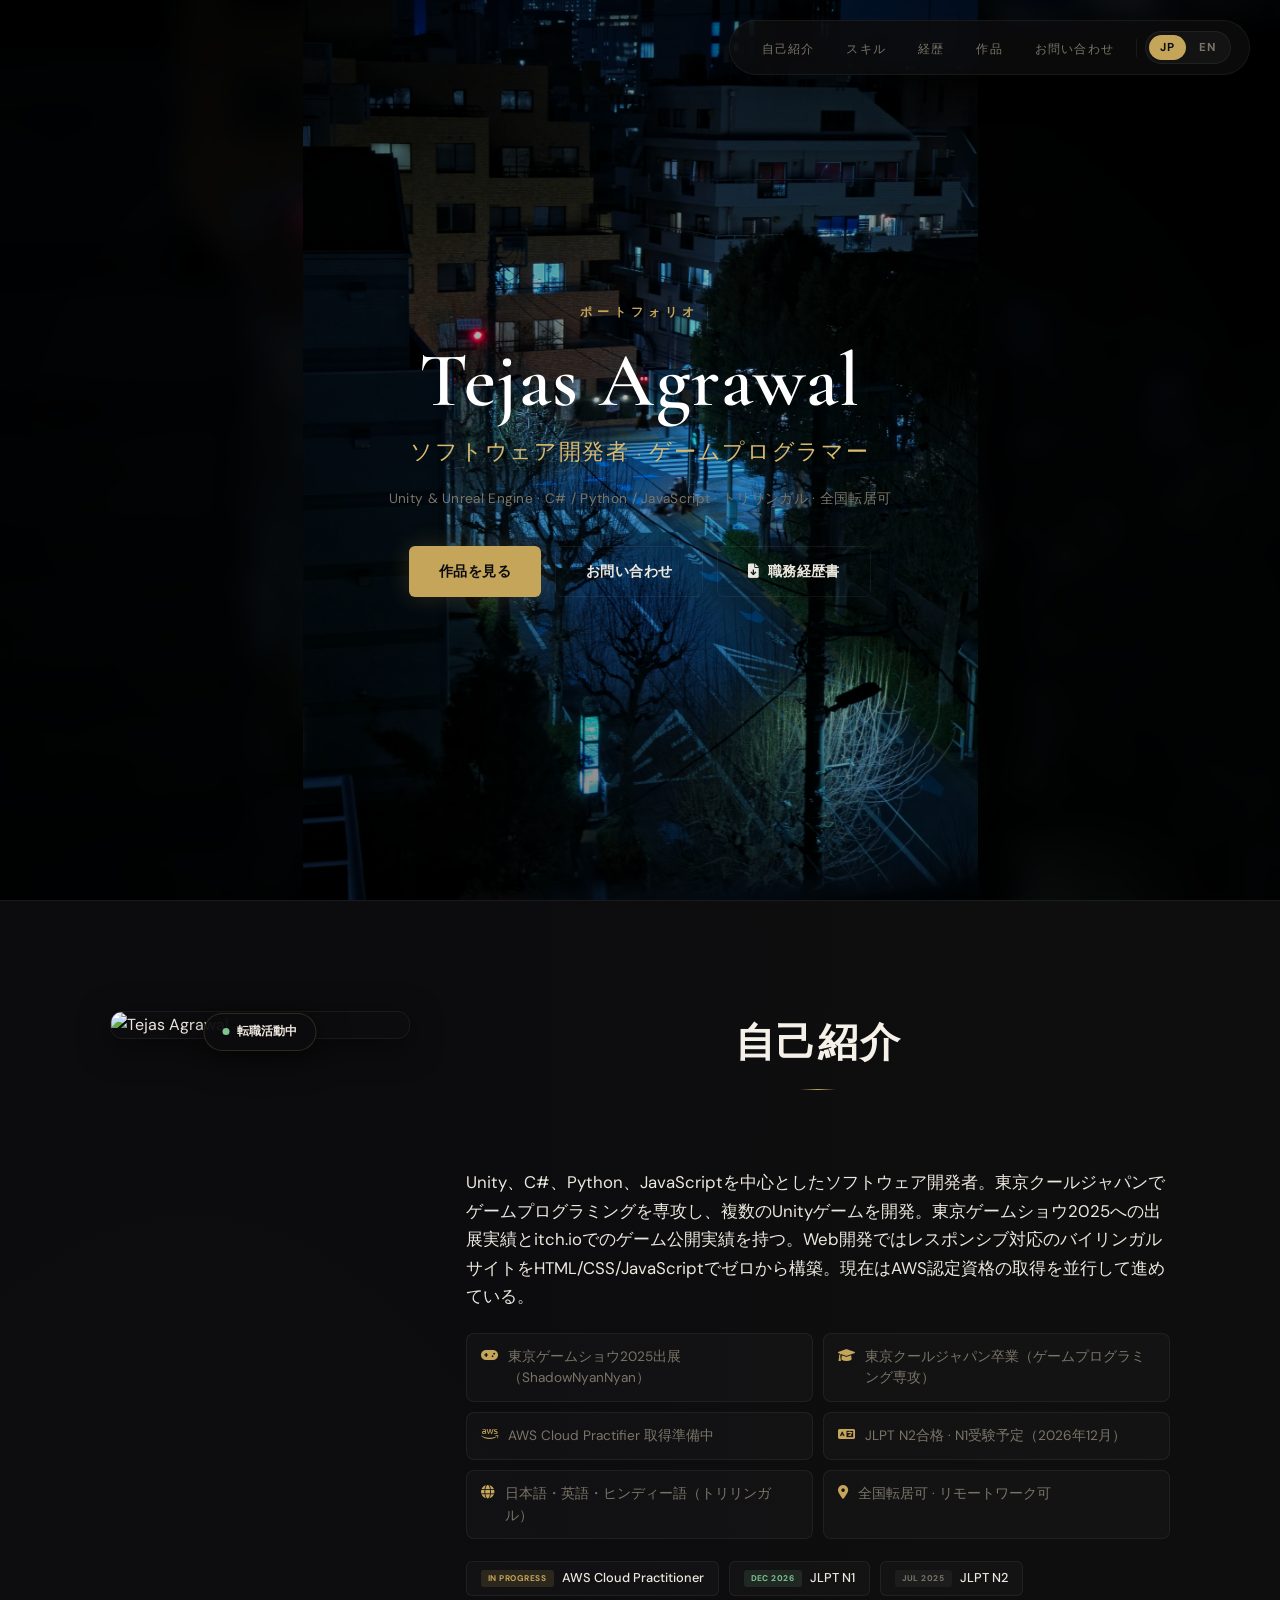
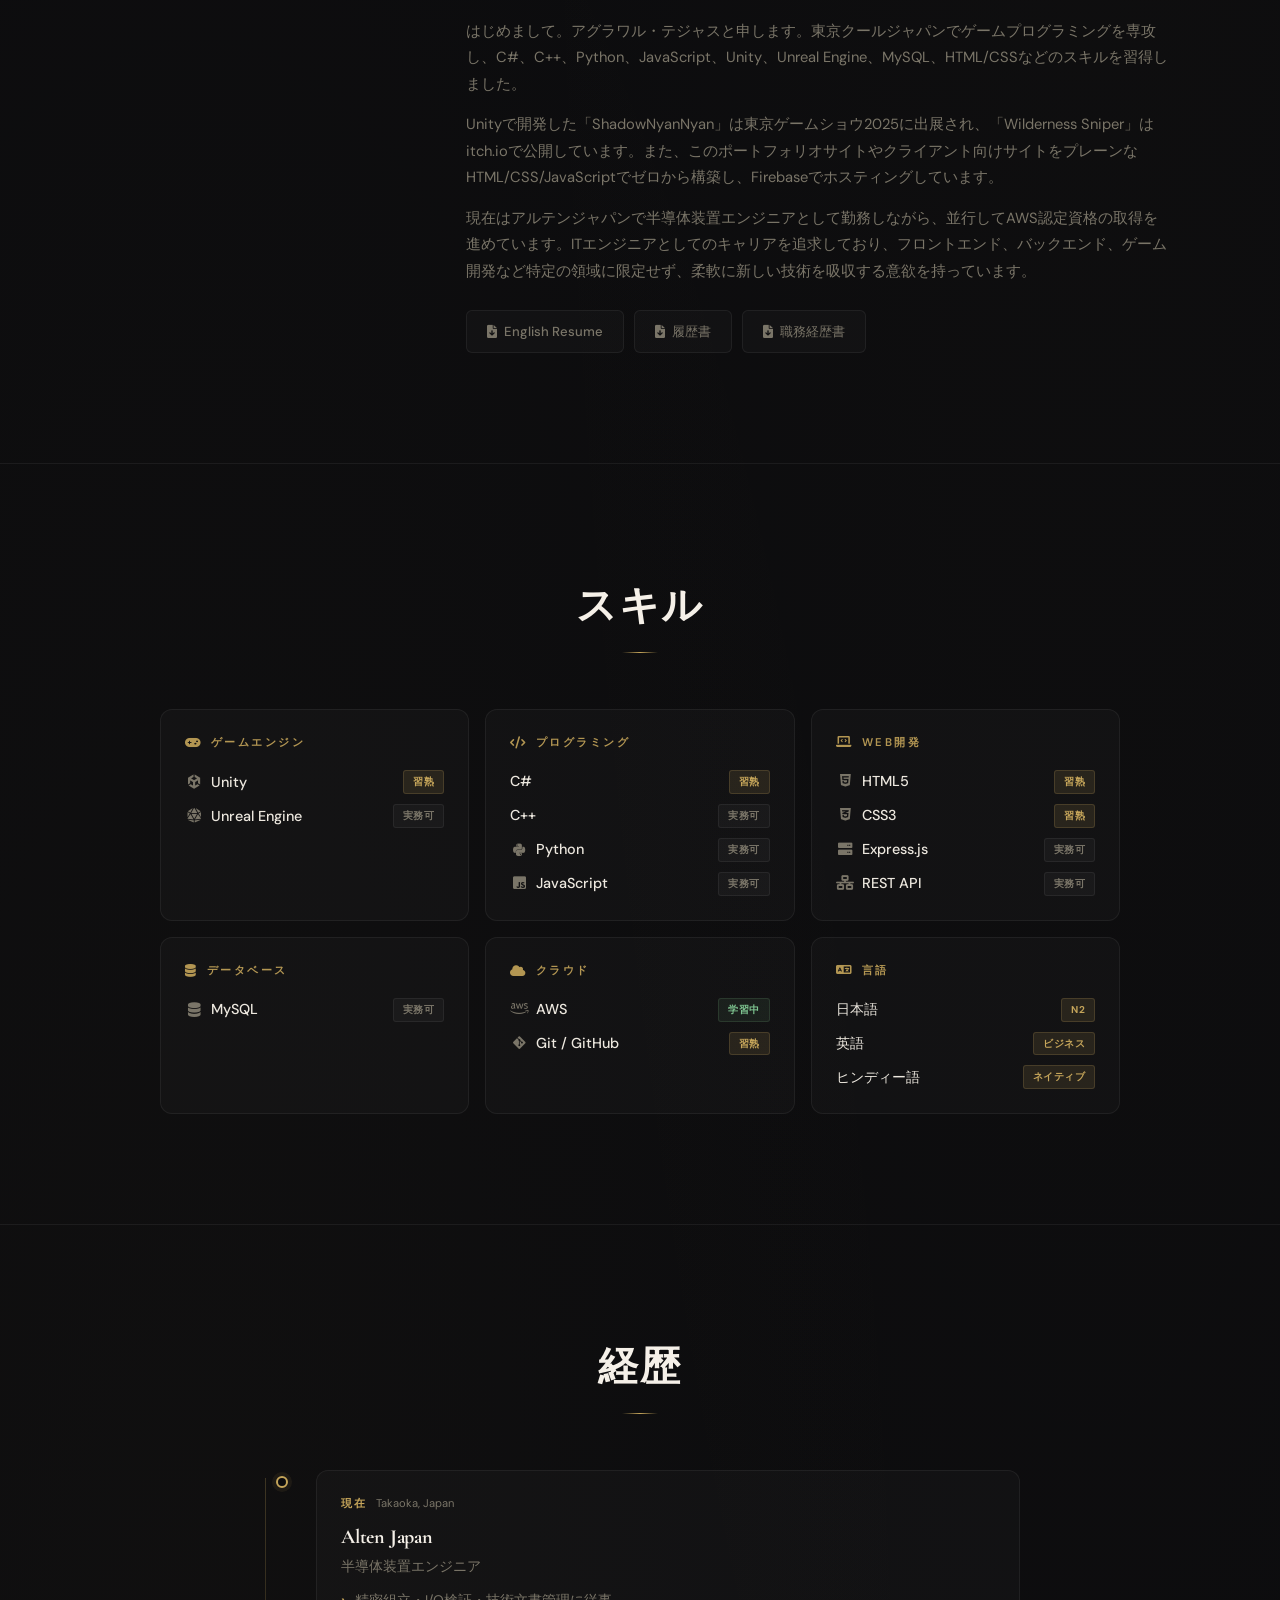
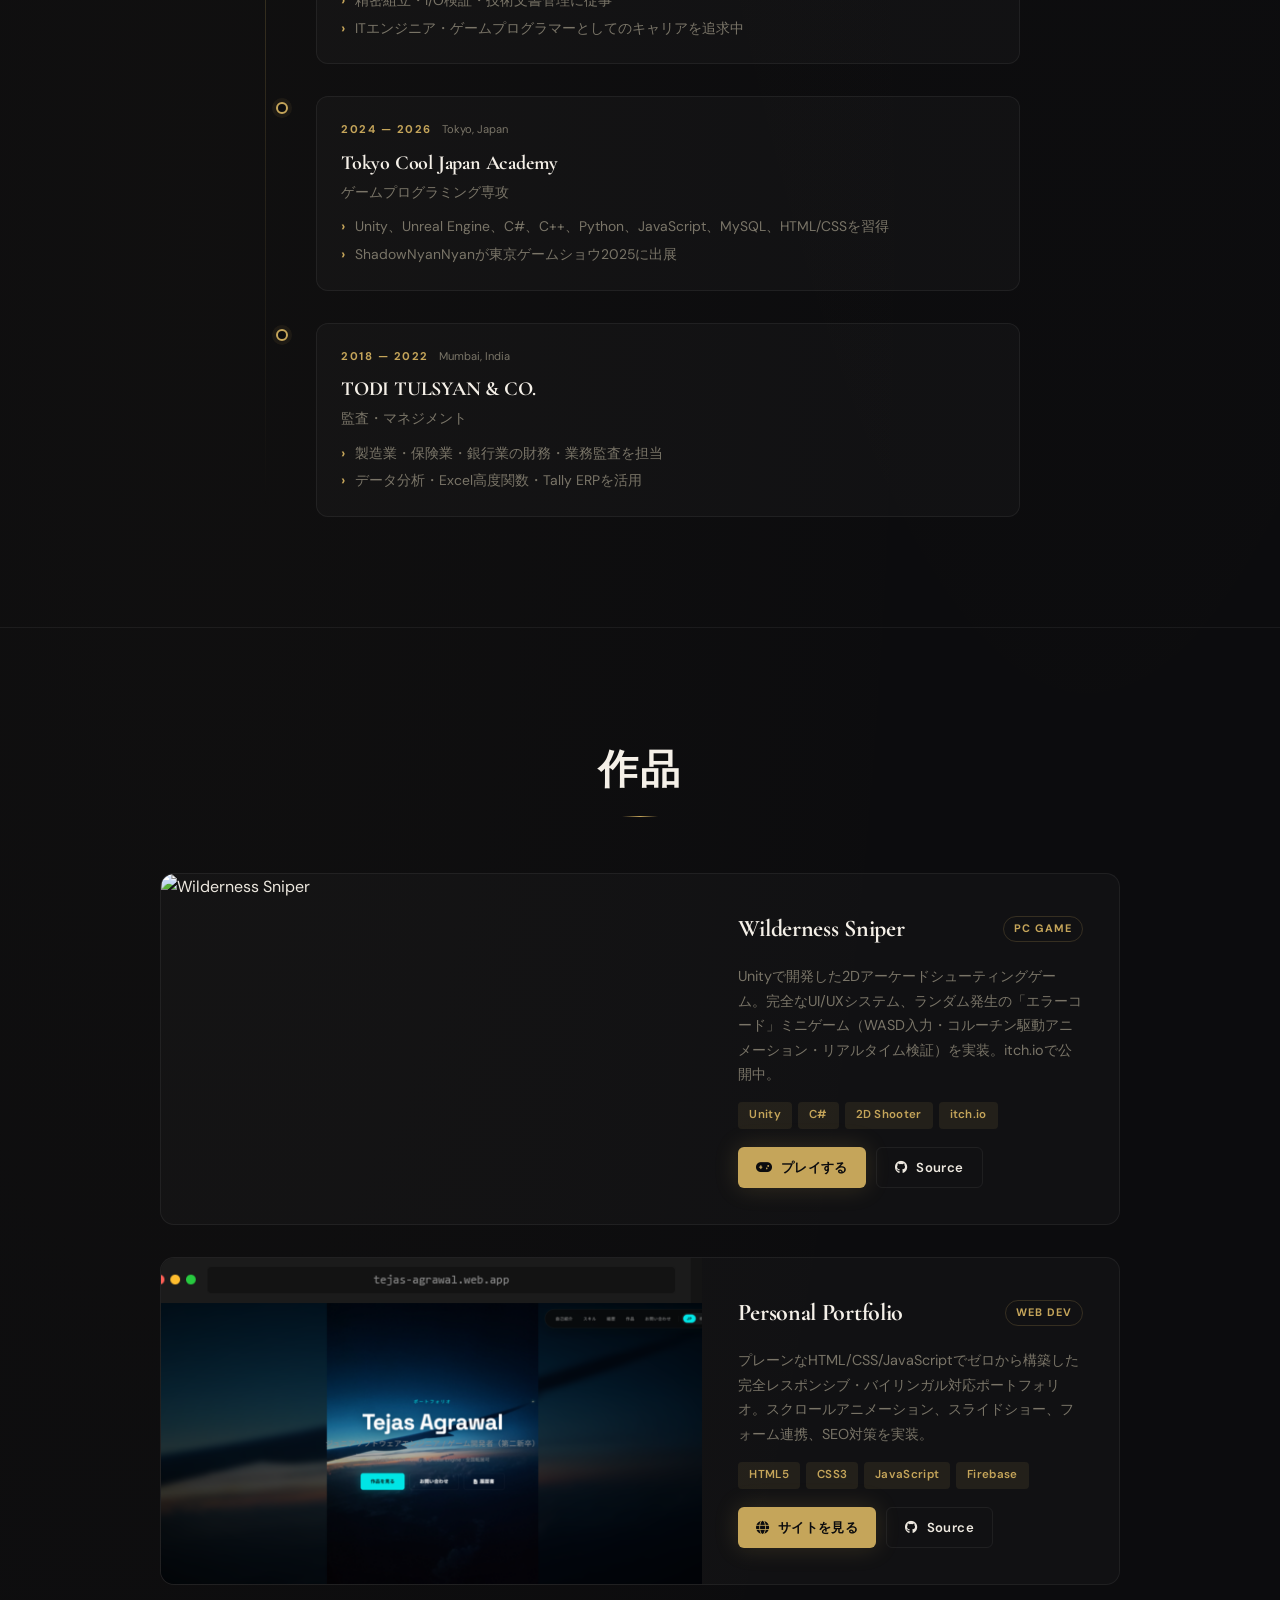
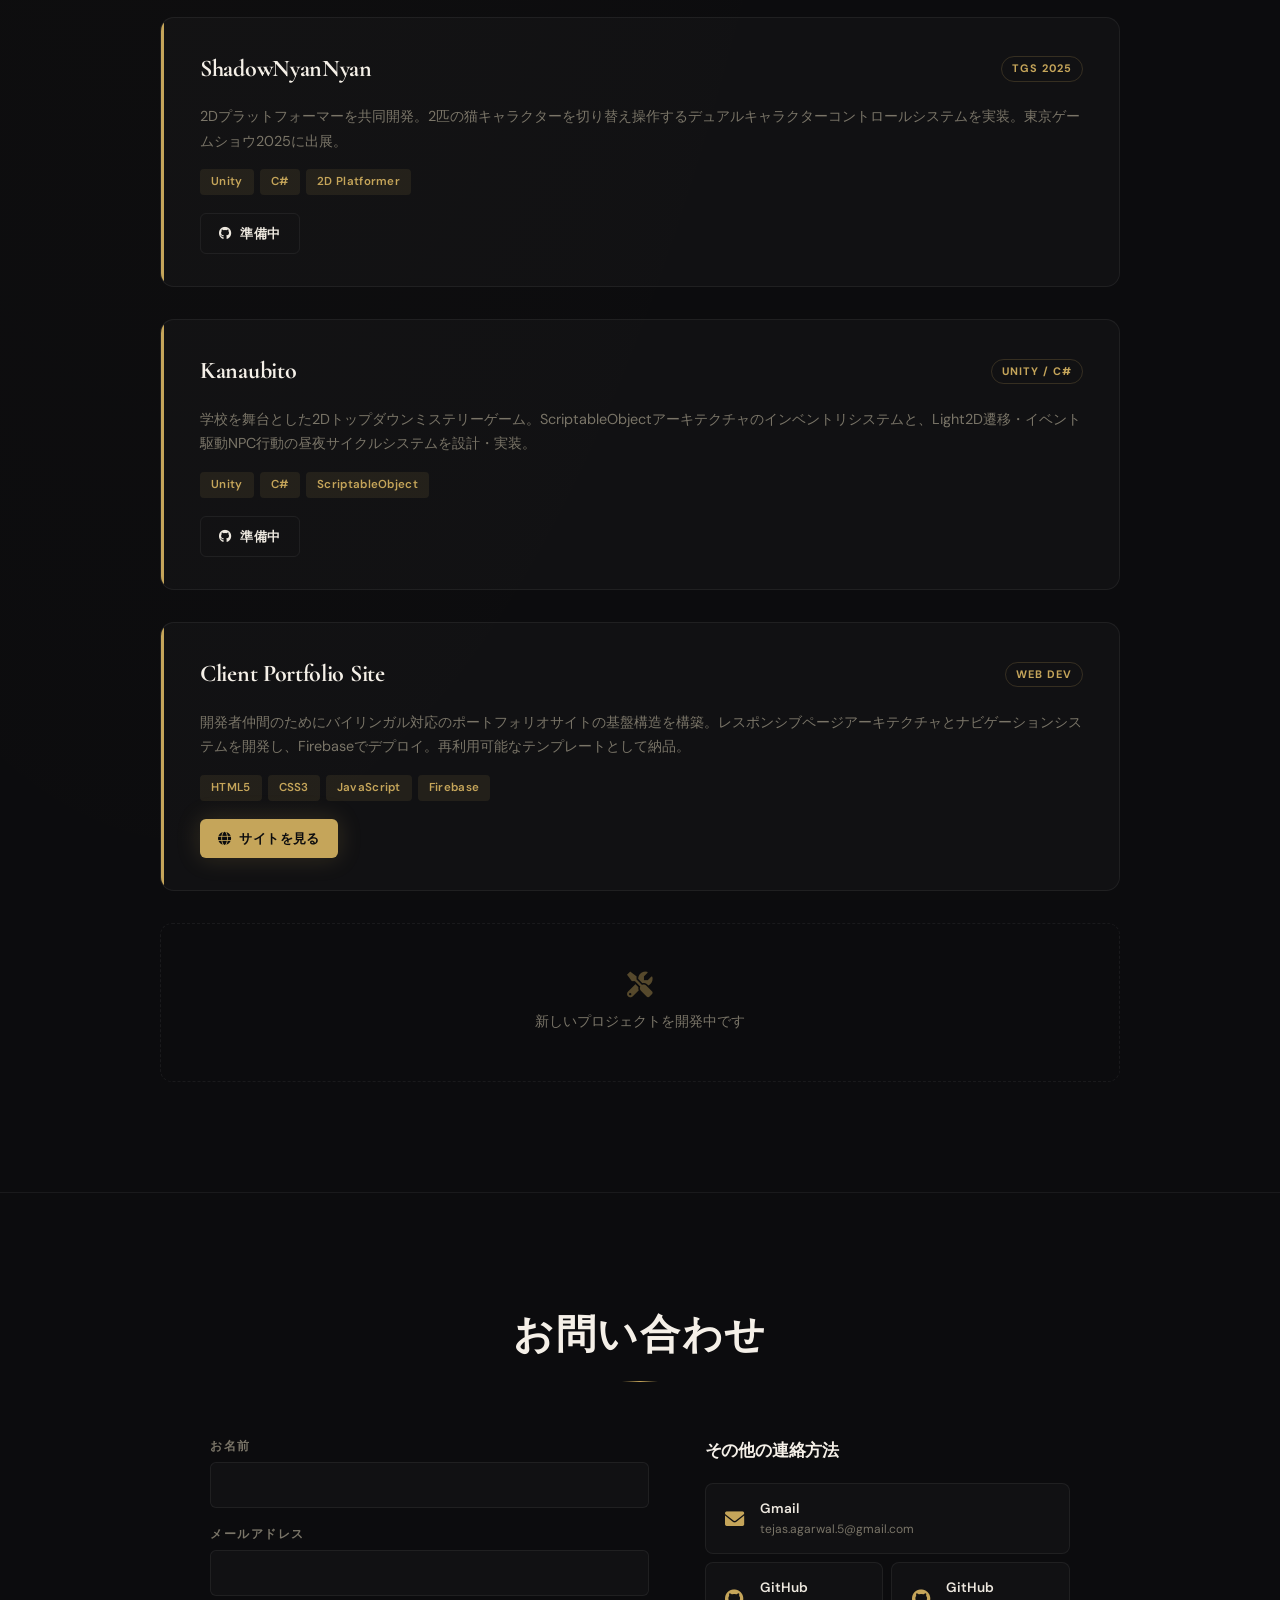
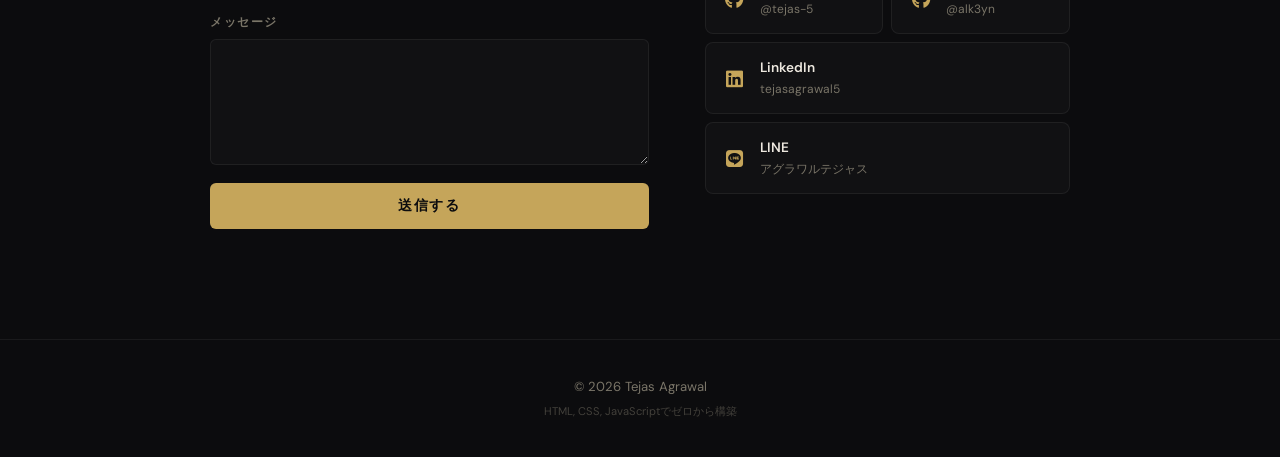
==== index.html @ 3d55f1a1 "updates" ====
<!DOCTYPE html>
<html lang="ja" data-lang="jp">

<head>
  <meta charset="UTF-8">
  <meta name="viewport" content="width=device-width, initial-scale=1.0">
  <meta name="google-site-verification" content="eRHJVvxhoEPj10Zpnx1vBMmV3AcSoHGu8OW-exldCzI" />
  <meta name="theme-color" content="#0c0c0e">

  <meta name="description"
    content="テジャス・アグラワルのポートフォリオ。Unityゲーム開発、Web開発、C#/Python/JavaScript。東京ゲームショウ出展実績あり。ITエンジニア・ゲームプログラマーとして転職活動中。">
  <meta name="description" lang="en"
    content="Portfolio of Tejas Agrawal — Software Developer & Game Programmer. Unity, Unreal Engine, Web Development. Tokyo Game Show 2025 exhibitor. Open to IT engineering roles in Japan.">
  <meta name="keywords"
    content="Tejas Agrawal, game developer, Unity, Unreal Engine, web developer, C#, JavaScript, Python, HTML, CSS, MySQL, ゲーム開発, エンジニア, 富山">
  <meta name="author" content="Tejas Agrawal">
  <meta name="last-updated" content="2026-08-11">

  <link rel="canonical" href="https://tejas-agrawal.web.app/">

  <meta property="og:title" content="Tejas Agrawal — Software Developer & Game Programmer">
  <meta property="og:description"
    content="Portfolio showcasing Unity game development, full-stack web projects, and cloud engineering. Tokyo Game Show 2025 exhibitor.">
  <meta property="og:type" content="website">
  <meta property="og:url" content="https://tejas-agrawal.web.app/">
  <meta property="og:image" content="https://tejas-agrawal.web.app/og-image.jpg">
  <meta property="og:locale" content="ja_JP">
  <meta property="og:locale:alternate" content="en_US">
  <meta name="twitter:card" content="summary_large_image">

  <script type="application/ld+json">
  {
    "@context": "https://schema.org",
    "@type": "Person",
    "name": "Tejas Agrawal",
    "jobTitle": "Software Developer & Game Programmer",
    "url": "https://tejas-agrawal.web.app/",
    "image": "https://tejas-agrawal.web.app/profile1.jpg",
    "address": {
      "@type": "PostalAddress",
      "addressLocality": "Takaoka",
      "addressRegion": "Toyama",
      "addressCountry": "JP"
    },
    "sameAs": [
      "https://github.com/tejas-5",
      "https://github.com/alk3yn",
      "https://alk3yn.itch.io/",
      "https://www.linkedin.com/in/tejasagrawal5/"
    ],
    "knowsLanguage": ["en", "ja", "hi"],
    "alumniOf": [
      {
        "@type": "EducationalOrganization",
        "name": "Tokyo Cool Japan Academy"
      }
    ]
  }
  </script>

  <script type="application/ld+json">
  {
    "@context": "https://schema.org",
    "@type": "ItemList",
    "itemListElement": [
      {
        "@type": "CreativeWork",
        "name": "Wilderness Sniper",
        "description": "A 2D arcade shooter developed in Unity with complete UI/UX, timed puzzle mini-game, and coroutine-driven animations.",
        "url": "https://alk3yn.itch.io/wilderness-sniper",
        "applicationCategory": "Game",
        "operatingSystem": "Windows",
        "author": { "@type": "Person", "name": "Tejas Agrawal" }
      },
      {
        "@type": "CreativeWork",
        "name": "ShadowNyanNyan",
        "description": "2D platformer with dual-character control system, exhibited at Tokyo Game Show 2025.",
        "url": "https://github.com/tejas-5",
        "applicationCategory": "Game",
        "author": { "@type": "Person", "name": "Tejas Agrawal" }
      },
      {
        "@type": "CreativeWork",
        "name": "Kanaubito",
        "description": "2D top-down narrative mystery game with ScriptableObject inventory system and day/night cycle.",
        "url": "https://github.com/tejas-5",
        "applicationCategory": "Game",
        "author": { "@type": "Person", "name": "Tejas Agrawal" }
      },
      {
        "@type": "CreativeWork",
        "name": "Personal Portfolio",
        "description": "Fully responsive bilingual portfolio website built from scratch with HTML, CSS, and JavaScript.",
        "url": "https://tejas-agrawal.web.app/",
        "applicationCategory": "WebApplication",
        "author": { "@type": "Person", "name": "Tejas Agrawal" }
      },
      {
        "@type": "CreativeWork",
        "name": "Client Portfolio Site",
        "description": "Bilingual portfolio template built for a fellow developer with responsive architecture and Firebase deployment.",
        "url": "https://naimur-rahman-aeae2.web.app/",
        "applicationCategory": "WebApplication",
        "author": { "@type": "Person", "name": "Tejas Agrawal" }
      }
    ]
  }
  </script>

  <title>Tejas Agrawal | Software Developer & Game Programmer</title>

  <link rel="preconnect" href="https://fonts.googleapis.com">
  <link rel="preconnect" href="https://fonts.gstatic.com" crossorigin>
  <link
    href="https://fonts.googleapis.com/css2?family=Cormorant+Garamond:wght@400;500;600;700&family=DM+Sans:ital,wght@0,300;0,400;0,500;0,600;0,700;1,400&display=swap"
    rel="stylesheet">

  <link rel="stylesheet" href="style.css">
  <link rel="stylesheet" href="https://cdnjs.cloudflare.com/ajax/libs/font-awesome/6.0.0/css/all.min.css">
  <link rel="icon" type="image/webp" href="favicon.webp">
  <link rel="apple-touch-icon" href="apple-touch-icon.webp">
  <base target="_blank">
</head>

<body>
  <a href="#mainContent" class="skip-link">
    <span class="lang-jp">メインコンテンツへスキップ</span>
    <span class="lang-en">Skip to main content</span>
  </a>

  <div class="loading-screen" id="loadingScreen" role="status" aria-live="polite">
    <div class="loading-ring"></div>
  </div>

  <nav class="main-nav" id="mainNav" role="navigation" aria-label="Main navigation">
    <button class="mobile-menu-toggle" id="mobileMenuToggle" aria-label="メニュー" aria-expanded="false"
      aria-controls="navList">
      <i class="fas fa-bars" aria-hidden="true"></i>
    </button>
    <ul class="nav-list" id="navList" role="menubar">
      <li role="none"><a href="#about" role="menuitem">
          <span class="lang-jp inline">自己紹介</span><span class="lang-en inline">About</span>
        </a></li>
      <li role="none"><a href="#skills" role="menuitem">
          <span class="lang-jp inline">スキル</span><span class="lang-en inline">Skills</span>
        </a></li>
      <li role="none"><a href="#experience" role="menuitem">
          <span class="lang-jp inline">経歴</span><span class="lang-en inline">Experience</span>
        </a></li>
      <li role="none"><a href="#work" role="menuitem">
          <span class="lang-jp inline">作品</span><span class="lang-en inline">Work</span>
        </a></li>
      <li role="none"><a href="#contact" role="menuitem">
          <span class="lang-jp inline">お問い合わせ</span><span class="lang-en inline">Contact</span>
        </a></li>
      <li class="nav-divider" role="separator" aria-hidden="true"></li>
      <li role="none">
        <div class="lang-switcher" role="group" aria-label="Language switcher">
          <button class="lang-btn active" data-set-lang="jp" aria-pressed="true">JP</button>
          <button class="lang-btn" data-set-lang="EN" aria-pressed="false">EN</button>
        </div>
      </li>
    </ul>
  </nav>

  <header class="hero" id="home">
    <div class="slideshow-container" aria-hidden="true">
      <div class="slide-container"><img src="welcome1.jpg" class="background-slide" alt="" fetchpriority="high"><img
          src="welcome1.jpg" class="slide" alt="" fetchpriority="high"></div>
      <div class="slide-container"><img src="welcome2.jpg" class="background-slide" alt=""><img src="welcome2.jpg"
          class="slide" alt="" loading="lazy"></div>
      <div class="slide-container"><img src="welcome3.jpg" class="background-slide" alt=""><img src="welcome3.jpg"
          class="slide" alt="" loading="lazy"></div>
      <div class="slide-container"><img src="welcome4.jpg" class="background-slide" alt=""><img src="welcome4.jpg"
          class="slide" alt="" loading="lazy"></div>
      <div class="slide-container"><img src="welcome5.jpg" class="background-slide" alt=""><img src="welcome5.jpg"
          class="slide" alt="" loading="lazy"></div>
      <div class="slide-container"><img src="welcome6.jpg" class="background-slide" alt=""><img src="welcome6.jpg"
          class="slide" alt="" loading="lazy"></div>
      <div class="slide-container"><img src="welcome7.jpg" class="background-slide" alt=""><img src="welcome7.jpg"
          class="slide" alt="" loading="lazy"></div>
      <div class="slide-container"><img src="welcome8.jpg" class="background-slide" alt=""><img src="welcome8.jpg"
          class="slide" alt="" loading="lazy"></div>
      <div class="slide-container"><img src="welcome9.jpg" class="background-slide" alt=""><img src="welcome9.jpg"
          class="slide" alt="" loading="lazy"></div>
      <div class="slide-container"><img src="welcome10.jpg" class="background-slide" alt=""><img src="welcome10.jpg"
          class="slide" alt="" loading="lazy"></div>
      <div class="slide-container"><img src="welcome11.jpg" class="background-slide" alt=""><img src="welcome11.jpg"
          class="slide" alt="" loading="lazy"></div>
      <div class="slide-container"><img src="welcome12.jpg" class="background-slide" alt=""><img src="welcome12.jpg"
          class="slide" alt="" loading="lazy"></div>
    </div>
    <div class="hero-overlay"></div>
    <div class="hero-content">
      <p class="hero-eyebrow">
        <span class="lang-jp inline">ポートフォリオ</span>
        <span class="lang-en inline">Portfolio</span>
      </p>
      <h1 class="hero-title">Tejas Agrawal</h1>
      <h2 class="hero-subtitle">
        <span class="lang-jp inline">ソフトウェア開発者 · ゲームプログラマー</span>
        <span class="lang-en inline">Software Developer · Game Programmer</span>
      </h2>
      <p class="hero-meta">
        <span class="lang-jp inline">Unity &amp; Unreal Engine · C# / Python / JavaScript · トリリンガル · 全国転居可</span>
        <span class="lang-en inline">Unity &amp; Unreal Engine · C# / Python / JavaScript · Trilingual · Open to
          Relocation</span>
      </p>
      <div class="hero-cta">
        <a href="#work" class="btn btn-primary">
          <span class="lang-jp inline">作品を見る</span>
          <span class="lang-en inline">View Projects</span>
        </a>
        <a href="#contact" class="btn btn-outline">
          <span class="lang-jp inline">お問い合わせ</span>
          <span class="lang-en inline">Contact</span>
        </a>
        <a href="Tejas_Agrawal_Shokumukeirekisho.pdf" class="btn btn-outline" rel="noopener noreferrer"
          download="職務経歴書_アグラワルテジャス">
          <i class="fas fa-file-download" aria-hidden="true"></i>
          <span class="lang-jp inline">職務経歴書</span>
          <span class="lang-en inline">Resume</span>
        </a>
      </div>
    </div>
  </header>

  <main id="mainContent" class="content">

    <!-- ─── ABOUT ─── -->
    <section class="main-section" id="about" aria-labelledby="about-heading">
      <div class="about-container">
        <div class="about-image">
          <img src="profile1.jpg" alt="Tejas Agrawal" loading="lazy">
          <div class="status-badge">
            <span class="pulse-dot" aria-hidden="true"></span>
            <span class="lang-jp inline">転職活動中</span>
            <span class="lang-en inline">Open to Work</span>
          </div>
        </div>
        <div class="about-content">
          <h2 class="section-heading" id="about-heading">
            <span class="lang-jp inline">自己紹介</span>
            <span class="lang-en inline">About Me</span>
          </h2>

          <p class="about-hook">
            <span
              class="lang-jp inline">Unity、C#、Python、JavaScriptを中心としたソフトウェア開発者。東京クールジャパンでゲームプログラミングを専攻し、複数のUnityゲームを開発。東京ゲームショウ2025への出展実績とitch.ioでのゲーム公開実績を持つ。Web開発ではレスポンシブ対応のバイリンガルサイトをHTML/CSS/JavaScriptでゼロから構築。現在はAWS認定資格の取得を並行して進めている。</span>
            <span class="lang-en inline">Software developer working with Unity, C#, Python, and JavaScript.
              Trained in game programming at Tokyo Cool Japan with multiple shipped Unity projects — including a title
              exhibited at Tokyo Game Show 2025 and published on itch.io. Built responsive bilingual web applications
              from scratch. Currently expanding into cloud infrastructure while pursuing AWS certification.</span>
          </p>

          <ul class="about-highlights">
            <li>
              <i class="fas fa-gamepad" aria-hidden="true"></i>
              <span class="lang-jp inline">東京ゲームショウ2025出展（ShadowNyanNyan）</span>
              <span class="lang-en inline">Tokyo Game Show 2025 Exhibitor</span>
            </li>
            <li>
              <i class="fas fa-graduation-cap" aria-hidden="true"></i>
              <span class="lang-jp inline">東京クールジャパン卒業（ゲームプログラミング専攻）</span>
              <span class="lang-en inline">Game Programming Diploma, Tokyo Cool Japan</span>
            </li>
            <li>
              <i class="fab fa-aws" aria-hidden="true"></i>
              <span class="lang-jp inline">AWS Cloud Practifier 取得準備中</span>
              <span class="lang-en inline">AWS Cloud Practitioner (In Progress)</span>
            </li>
            <li>
              <i class="fas fa-language" aria-hidden="true"></i>
              <span class="lang-jp inline">JLPT N2合格 · N1受験予定（2026年12月）</span>
              <span class="lang-en inline">JLPT N2 Certified · N1 Scheduled Dec 2026</span>
            </li>
            <li>
              <i class="fas fa-globe" aria-hidden="true"></i>
              <span class="lang-jp inline">日本語・英語・ヒンディー語（トリリンガル）</span>
              <span class="lang-en inline">Japanese · English · Hindi (Trilingual)</span>
            </li>
            <li>
              <i class="fas fa-map-marker-alt" aria-hidden="true"></i>
              <span class="lang-jp inline">全国転居可 · リモートワーク可</span>
              <span class="lang-en inline">Open to Relocation · Remote OK</span>
            </li>
          </ul>

          <div class="about-credentials">
            <div class="credential-item">
              <span class="credential-status progress">In Progress</span>
              <span class="credential-name">AWS Cloud Practitioner</span>
            </div>
            <div class="credential-item">
              <span class="credential-status scheduled">Dec 2026</span>
              <span class="credential-name">JLPT N1</span>
            </div>
            <div class="credential-item">
              <span class="credential-status done">Jul 2025</span>
              <span class="credential-name">JLPT N2</span>
            </div>
          </div>

          <div class="about-bio">
            <div class="lang-jp">
              <p>
                はじめまして。アグラワル・テジャスと申します。東京クールジャパンでゲームプログラミングを専攻し、C#、C++、Python、JavaScript、Unity、Unreal
                Engine、MySQL、HTML/CSSなどのスキルを習得しました。
              </p>
              <p>Unityで開発した「ShadowNyanNyan」は東京ゲームショウ2025に出展され、「Wilderness
                Sniper」はitch.ioで公開しています。また、このポートフォリオサイトやクライアント向けサイトをプレーンなHTML/CSS/JavaScriptでゼロから構築し、Firebaseでホスティングしています。
              </p>
              <p>
                現在はアルテンジャパンで半導体装置エンジニアとして勤務しながら、並行してAWS認定資格の取得を進めています。ITエンジニアとしてのキャリアを追求しており、フロントエンド、バックエンド、ゲーム開発など特定の領域に限定せず、柔軟に新しい技術を吸収する意欲を持っています。
              </p>
            </div>
            <div class="lang-en">
              <p>Hi, I'm <span class="highlight">Tejas Agrawal</span>. I specialized in game programming at Tokyo Cool
                Japan, acquiring skills in C#, C++, Python, JavaScript, Unity, Unreal Engine, MySQL, and HTML/CSS.</p>
              <p>My Unity project <strong>ShadowNyanNyan</strong> was exhibited at Tokyo Game Show 2025, and I
                published <strong>Wilderness Sniper</strong> on itch.io. I also built this portfolio and a client site
                entirely from scratch using plain HTML, CSS, and JavaScript — deployed via Firebase.</p>
              <p>Currently working as a Semiconductor Equipment Engineer at Alten Japan while pursuing AWS certification
                in parallel. I'm actively seeking IT engineering roles where I can apply my programming skills and
                grow across frontend, backend, and game development.</p>
            </div>
          </div>

          <div class="resume-wrapper">
            <a href="Tejas_Agrawal_Resume.pdf" class="resume-btn" rel="noopener noreferrer"
              download="Tejas_Agrawal_CV.pdf">
              <i class="fas fa-file-download" aria-hidden="true"></i> English Resume
            </a>
            <a href="Tejas_Agrawal_Rirekisho.pdf" class="resume-btn" rel="noopener noreferrer"
              download="履歴書_アグラワルテジャス.pdf">
              <i class="fas fa-file-download" aria-hidden="true"></i>
              <span class="lang-jp inline">履歴書</span>
              <span class="lang-en inline">履歴書</span>
            </a>
            <a href="Tejas_Agrawal_Shokumukeirekisho.pdf" class="resume-btn" rel="noopener noreferrer"
              download="職務経歴書_アグラワルテジャス.pdf">
              <i class="fas fa-file-download" aria-hidden="true"></i>
              <span class="lang-jp inline">職務経歴書</span>
              <span class="lang-en inline">職務経歴書</span>
            </a>
          </div>
        </div>
      </div>
    </section>

    <!-- ─── SKILLS ─── -->
    <section class="main-section" id="skills" aria-labelledby="skills-heading">
      <div class="skills-container">
        <h2 class="section-heading" id="skills-heading">
          <span class="lang-jp inline">スキル</span>
          <span class="lang-en inline">Skills</span>
        </h2>
        <div class="skills-grid">
          <div class="skill-category">
            <h3><i class="fas fa-gamepad" aria-hidden="true"></i>
              <span class="lang-jp inline">ゲームエンジン</span>
              <span class="lang-en inline">Game Engines</span>
            </h3>
            <div class="skill-list">
              <div class="skill-row"><span class="skill-name"><i class="fab fa-unity" aria-hidden="true"></i>
                  Unity</span><span class="skill-level proficient"><span class="lang-jp inline">習熟</span><span
                    class="lang-en inline">Proficient</span></span></div>
              <div class="skill-row"><span class="skill-name"><i class="fas fa-dice-d20" aria-hidden="true"></i> Unreal
                  Engine</span><span class="skill-level comfortable"><span class="lang-jp inline">実務可</span><span
                    class="lang-en inline">Comfortable</span></span></div>
            </div>
          </div>
          <div class="skill-category">
            <h3><i class="fas fa-code" aria-hidden="true"></i>
              <span class="lang-jp inline">プログラミング</span>
              <span class="lang-en inline">Programming</span>
            </h3>
            <div class="skill-list">
              <div class="skill-row"><span class="skill-name">C#</span><span class="skill-level proficient"><span
                    class="lang-jp inline">習熟</span><span class="lang-en inline">Proficient</span></span></div>
              <div class="skill-row"><span class="skill-name">C++</span><span class="skill-level comfortable"><span
                    class="lang-jp inline">実務可</span><span class="lang-en inline">Comfortable</span></span></div>
              <div class="skill-row"><span class="skill-name"><i class="fab fa-python" aria-hidden="true"></i>
                  Python</span><span class="skill-level comfortable"><span class="lang-jp inline">実務可</span><span
                    class="lang-en inline">Comfortable</span></span></div>
              <div class="skill-row"><span class="skill-name"><i class="fab fa-js-square" aria-hidden="true"></i>
                  JavaScript</span><span class="skill-level comfortable"><span class="lang-jp inline">実務可</span><span
                    class="lang-en inline">Comfortable</span></span></div>
            </div>
          </div>
          <div class="skill-category">
            <h3><i class="fas fa-laptop-code" aria-hidden="true"></i>
              <span class="lang-jp inline">Web開発</span>
              <span class="lang-en inline">Web Development</span>
            </h3>
            <div class="skill-list">
              <div class="skill-row"><span class="skill-name"><i class="fab fa-html5" aria-hidden="true"></i>
                  HTML5</span><span class="skill-level proficient"><span class="lang-jp inline">習熟</span><span
                    class="lang-en inline">Proficient</span></span></div>
              <div class="skill-row"><span class="skill-name"><i class="fab fa-css3-alt" aria-hidden="true"></i>
                  CSS3</span><span class="skill-level proficient"><span class="lang-jp inline">習熟</span><span
                    class="lang-en inline">Proficient</span></span></div>
              <div class="skill-row"><span class="skill-name"><i class="fas fa-server" aria-hidden="true"></i>
                  Express.js</span><span class="skill-level comfortable"><span class="lang-jp inline">実務可</span><span
                    class="lang-en inline">Comfortable</span></span></div>
              <div class="skill-row"><span class="skill-name"><i class="fas fa-network-wired" aria-hidden="true"></i>
                  REST API</span><span class="skill-level comfortable"><span class="lang-jp inline">実務可</span><span
                    class="lang-en inline">Comfortable</span></span></div>
            </div>
          </div>
          <div class="skill-category">
            <h3><i class="fas fa-database" aria-hidden="true"></i>
              <span class="lang-jp inline">データベース</span>
              <span class="lang-en inline">Database</span>
            </h3>
            <div class="skill-list">
              <div class="skill-row"><span class="skill-name"><i class="fas fa-database" aria-hidden="true"></i>
                  MySQL</span><span class="skill-level comfortable"><span class="lang-jp inline">実務可</span><span
                    class="lang-en inline">Comfortable</span></span></div>
            </div>
          </div>
          <div class="skill-category">
            <h3><i class="fas fa-cloud" aria-hidden="true"></i>
              <span class="lang-jp inline">クラウド</span>
              <span class="lang-en inline">Cloud</span>
            </h3>
            <div class="skill-list">
              <div class="skill-row"><span class="skill-name"><i class="fab fa-aws" aria-hidden="true"></i>
                  AWS</span><span class="skill-level studying"><span class="lang-jp inline">学習中</span><span
                    class="lang-en inline">Studying</span></span></div>
              <div class="skill-row"><span class="skill-name"><i class="fab fa-git-alt" aria-hidden="true"></i> Git /
                  GitHub</span><span class="skill-level proficient"><span class="lang-jp inline">習熟</span><span
                    class="lang-en inline">Proficient</span></span></div>
            </div>
          </div>
          <div class="skill-category">
            <h3><i class="fas fa-language" aria-hidden="true"></i>
              <span class="lang-jp inline">言語</span>
              <span class="lang-en inline">Languages</span>
            </h3>
            <div class="skill-list">
              <div class="skill-row"><span class="skill-name"><span class="lang-jp inline">日本語</span><span
                    class="lang-en inline">Japanese</span></span><span class="skill-level proficient"><span
                    class="lang-jp inline">N2</span><span class="lang-en inline">N2</span></span></div>
              <div class="skill-row"><span class="skill-name"><span class="lang-jp inline">英語</span><span
                    class="lang-en inline">English</span></span><span class="skill-level proficient"><span
                    class="lang-jp inline">ビジネス</span><span class="lang-en inline">Business</span></span></div>
              <div class="skill-row"><span class="skill-name"><span class="lang-jp inline">ヒンディー語</span><span
                    class="lang-en inline">Hindi</span></span><span class="skill-level proficient"><span
                    class="lang-jp inline">ネイティブ</span><span class="lang-en inline">Native</span></span></div>
            </div>
          </div>
        </div>
      </div>
    </section>

    <!-- ─── EXPERIENCE ─── -->
    <section class="main-section" id="experience" aria-labelledby="experience-heading">
      <div class="experience-container">
        <h2 class="section-heading" id="experience-heading">
          <span class="lang-jp inline">経歴</span>
          <span class="lang-en inline">Experience</span>
        </h2>
        <div class="timeline">
          <div class="timeline-item">
            <div class="timeline-dot" aria-hidden="true"></div>
            <div class="timeline-content">
              <div class="timeline-meta">
                <span class="timeline-date">
                  <span class="lang-jp inline">現在</span>
                  <span class="lang-en inline">Present</span>
                </span>
                <span class="timeline-location">Takaoka, Japan</span>
              </div>
              <h3>Alten Japan</h3>
              <p class="timeline-role">
                <span class="lang-jp inline">半導体装置エンジニア</span>
                <span class="lang-en inline">Semiconductor Equipment Engineer</span>
              </p>
              <ul class="timeline-details">
                <li>
                  <span class="lang-jp inline">精密組立・I/O検証・技術文書管理に従事</span>
                  <span class="lang-en inline">Precision assembly, I/O verification, and technical documentation</span>
                </li>
                <li>
                  <span class="lang-jp inline">ITエンジニア・ゲームプログラマーとしてのキャリアを追求中</span>
                  <span class="lang-en inline">Actively pursuing transition to software engineering</span>
                </li>
              </ul>
            </div>
          </div>

          <div class="timeline-item">
            <div class="timeline-dot" aria-hidden="true"></div>
            <div class="timeline-content">
              <div class="timeline-meta">
                <span class="timeline-date">2024 — 2026</span>
                <span class="timeline-location">Tokyo, Japan</span>
              </div>
              <h3>Tokyo Cool Japan Academy</h3>
              <p class="timeline-role">
                <span class="lang-jp inline">ゲームプログラミング専攻</span>
                <span class="lang-en inline">Game Programming Major</span>
              </p>
              <ul class="timeline-details">
                <li>
                  <span class="lang-jp inline">Unity、Unreal Engine、C#、C++、Python、JavaScript、MySQL、HTML/CSSを習得</span>
                  <span class="lang-en inline">Acquired Unity, Unreal Engine, C#, C++, Python, JavaScript, MySQL,
                    HTML/CSS</span>
                </li>
                <li>
                  <span class="lang-jp inline">ShadowNyanNyanが東京ゲームショウ2025に出展</span>
                  <span class="lang-en inline">ShadowNyanNyan exhibited at Tokyo Game Show 2025</span>
                </li>
              </ul>
            </div>
          </div>

          <div class="timeline-item">
            <div class="timeline-dot" aria-hidden="true"></div>
            <div class="timeline-content">
              <div class="timeline-meta">
                <span class="timeline-date">2018 — 2022</span>
                <span class="timeline-location">Mumbai, India</span>
              </div>
              <h3>TODI TULSYAN &amp; CO.</h3>
              <p class="timeline-role">
                <span class="lang-jp inline">監査・マネジメント</span>
                <span class="lang-en inline">Audit &amp; Management</span>
              </p>
              <ul class="timeline-details">
                <li>
                  <span class="lang-jp inline">製造業・保険業・銀行業の財務・業務監査を担当</span>
                  <span class="lang-en inline">Financial and operational audits across manufacturing, insurance, and
                    banking</span>
                </li>
                <li>
                  <span class="lang-jp inline">データ分析・Excel高度関数・Tally ERPを活用</span>
                  <span class="lang-en inline">Data analysis with advanced Excel and Tally ERP</span>
                </li>
              </ul>
            </div>
          </div>
        </div>
      </div>
    </section>

    <!-- ─── WORK ─── -->
    <section class="main-section" id="work" aria-labelledby="work-heading">
      <div class="work-container">
        <h2 class="section-heading" id="work-heading">
          <span class="lang-jp inline">作品</span>
          <span class="lang-en inline">Work</span>
        </h2>

        <div class="projects-grid">

          <article class="project-card featured">
            <div class="project-image">
              <img src="game1.png" alt="Wilderness Sniper" loading="lazy">
              <div class="project-image-overlay">
                <a href="https://alk3yn.itch.io/wilderness-sniper" rel="noopener noreferrer" class="project-play-btn"
                  aria-label="Play Wilderness Sniper">
                  <i class="fas fa-external-link-alt" aria-hidden="true"></i>
                </a>
              </div>
            </div>
            <div class="project-content">
              <div class="project-header">
                <h3>Wilderness Sniper</h3>
                <span class="project-type">PC Game</span>
              </div>
              <p class="project-desc">
                <span
                  class="lang-jp inline">Unityで開発した2Dアーケードシューティングゲーム。完全なUI/UXシステム、ランダム発生の「エラーコード」ミニゲーム（WASD入力・コルーチン駆動アニメーション・リアルタイム検証）を実装。itch.ioで公開中。</span>
                <span class="lang-en inline">A 2D arcade shooter in Unity with complete UI/UX. Features an "Error Code"
                  timed puzzle mini-game with WASD input, coroutine-driven animations, and real-time validation.
                  Published on itch.io.</span>
              </p>
              <div class="project-tags">
                <span class="project-tag">Unity</span>
                <span class="project-tag">C#</span>
                <span class="project-tag">2D Shooter</span>
                <span class="project-tag">itch.io</span>
              </div>
              <div class="project-links">
                <a href="https://alk3yn.itch.io/wilderness-sniper" rel="noopener noreferrer"
                  class="btn btn-primary btn-small">
                  <i class="fas fa-gamepad" aria-hidden="true"></i>
                  <span class="lang-jp inline">プレイする</span>
                  <span class="lang-en inline">Play</span>
                </a>
                <a href="https://github.com/tejas-5/wilderness-sniper" rel="noopener noreferrer"
                  class="btn btn-outline btn-small">
                  <i class="fab fa-github" aria-hidden="true"></i> Source
                </a>
              </div>
            </div>
          </article>

          <article class="project-card">
            <div class="project-image">
              <img src="portfolio-screenshot.png" alt="Portfolio Website" loading="lazy">
              <div class="project-image-overlay">
                <a href="https://tejas-agrawal.web.app/" rel="noopener noreferrer" class="project-play-btn"
                  aria-label="View live site">
                  <i class="fas fa-external-link-alt" aria-hidden="true"></i>
                </a>
              </div>
            </div>
            <div class="project-content">
              <div class="project-header">
                <h3>Personal Portfolio</h3>
                <span class="project-type">Web Dev</span>
              </div>
              <p class="project-desc">
                <span
                  class="lang-jp inline">プレーンなHTML/CSS/JavaScriptでゼロから構築した完全レスポンシブ・バイリンガル対応ポートフォリオ。スクロールアニメーション、スライドショー、フォーム連携、SEO対策を実装。</span>
                <span class="lang-en inline">Fully responsive bilingual portfolio built from scratch with plain HTML,
                  CSS, and JavaScript. Scroll animations, slideshow, Formspree integration, and SEO optimization.</span>
              </p>
              <div class="project-tags">
                <span class="project-tag">HTML5</span>
                <span class="project-tag">CSS3</span>
                <span class="project-tag">JavaScript</span>
                <span class="project-tag">Firebase</span>
              </div>
              <div class="project-links">
                <a href="https://tejas-agrawal.web.app/" rel="noopener noreferrer" class="btn btn-primary btn-small">
                  <i class="fas fa-globe" aria-hidden="true"></i>
                  <span class="lang-jp inline">サイトを見る</span>
                  <span class="lang-en inline">Live Site</span>
                </a>
                <a href="https://github.com/alk3yn/Portfolio-Website" rel="noopener noreferrer"
                  class="btn btn-outline btn-small">
                  <i class="fab fa-github" aria-hidden="true"></i> Source
                </a>
              </div>
            </div>
          </article>

          <article class="project-card">
            <div class="project-content">
              <div class="project-header">
                <h3>ShadowNyanNyan</h3>
                <span class="project-type">TGS 2025</span>
              </div>
              <p class="project-desc">
                <span
                  class="lang-jp inline">2Dプラットフォーマーを共同開発。2匹の猫キャラクターを切り替え操作するデュアルキャラクターコントロールシステムを実装。東京ゲームショウ2025に出展。</span>
                <span class="lang-en inline">Co-developed a 2D platformer with dual-character control system. Exhibited
                  at Tokyo Game Show 2025.</span>
              </p>
              <div class="project-tags">
                <span class="project-tag">Unity</span>
                <span class="project-tag">C#</span>
                <span class="project-tag">2D Platformer</span>
              </div>
              <div class="project-links">
                <a href="https://github.com/tejas-5" rel="noopener noreferrer" class="btn btn-outline btn-small">
                  <i class="fab fa-github" aria-hidden="true"></i>
                  <span class="lang-jp inline">準備中</span>
                  <span class="lang-en inline">Coming Soon</span>
                </a>
              </div>
            </div>
          </article>

          <article class="project-card">
            <div class="project-content">
              <div class="project-header">
                <h3>Kanaubito</h3>
                <span class="project-type">Unity / C#</span>
              </div>
              <p class="project-desc">
                <span
                  class="lang-jp inline">学校を舞台とした2Dトップダウンミステリーゲーム。ScriptableObjectアーキテクチャのインベントリシステムと、Light2D遷移・イベント駆動NPC行動の昼夜サイクルシステムを設計・実装。</span>
                <span class="lang-en inline">A 2D top-down mystery game with ScriptableObject-based inventory system and
                  day/night cycle with Light2D transitions and event-driven NPC behavior.</span>
              </p>
              <div class="project-tags">
                <span class="project-tag">Unity</span>
                <span class="project-tag">C#</span>
                <span class="project-tag">ScriptableObject</span>
              </div>
              <div class="project-links">
                <a href="https://github.com/tejas-5" rel="noopener noreferrer" class="btn btn-outline btn-small">
                  <i class="fab fa-github" aria-hidden="true"></i>
                  <span class="lang-jp inline">準備中</span>
                  <span class="lang-en inline">Coming Soon</span>
                </a>
              </div>
            </div>
          </article>

          <article class="project-card">
            <div class="project-content">
              <div class="project-header">
                <h3>Client Portfolio Site</h3>
                <span class="project-type">Web Dev</span>
              </div>
              <p class="project-desc">
                <span
                  class="lang-jp inline">開発者仲間のためにバイリンガル対応のポートフォリオサイトの基盤構造を構築。レスポンシブページアーキテクチャとナビゲーションシステムを開発し、Firebaseでデプロイ。再利用可能なテンプレートとして納品。</span>
                <span class="lang-en inline">Built foundational bilingual portfolio structure for a fellow developer.
                  Responsive page architecture with navigation system, deployed via Firebase. Delivered as a reusable
                  customizable template.</span>
              </p>
              <div class="project-tags">
                <span class="project-tag">HTML5</span>
                <span class="project-tag">CSS3</span>
                <span class="project-tag">JavaScript</span>
                <span class="project-tag">Firebase</span>
              </div>
              <div class="project-links">
                <a href="https://naimur-rahman-aeae2.web.app/" rel="noopener noreferrer"
                  class="btn btn-primary btn-small">
                  <i class="fas fa-globe" aria-hidden="true"></i>
                  <span class="lang-jp inline">サイトを見る</span>
                  <span class="lang-en inline">Live Site</span>
                </a>
              </div>
            </div>
          </article>

          <div class="project-coming-soon">
            <i class="fas fa-tools" aria-hidden="true"></i>
            <p>
              <span class="lang-jp inline">新しいプロジェクトを開発中です</span>
              <span class="lang-en inline">More projects in development</span>
            </p>
          </div>
        </div>
      </div>
    </section>

    <!-- ─── CONTACT ─── -->
    <section class="main-section" id="contact" aria-labelledby="contact-heading">
      <div class="contact-container">
        <h2 class="section-heading" id="contact-heading">
          <span class="lang-jp inline">お問い合わせ</span>
          <span class="lang-en inline">Contact</span>
        </h2>
        <div class="contact-grid">
          <div class="contact-form-wrapper">
            <form id="contactForm" class="contact-form" action="https://formspree.io/f/xgojkryg" method="POST">
              <div class="form-group">
                <label for="name">
                  <span class="lang-jp inline">お名前</span>
                  <span class="lang-en inline">Name</span>
                </label>
                <input type="text" id="name" name="name" data-fs-field required autocomplete="name" />
                <span class="field-error" data-fs-error="name" role="alert" aria-live="polite"></span>
              </div>
              <div class="form-group">
                <label for="email">
                  <span class="lang-jp inline">メールアドレス</span>
                  <span class="lang-en inline">Email</span>
                </label>
                <input type="email" id="email" name="email" data-fs-field required autocomplete="email" />
                <span class="field-error" data-fs-error="email" role="alert" aria-live="polite"></span>
              </div>
              <div class="form-group">
                <label for="message">
                  <span class="lang-jp inline">メッセージ</span>
                  <span class="lang-en inline">Message</span>
                </label>
                <textarea id="message" name="message" rows="5" data-fs-field required></textarea>
                <span class="field-error" data-fs-error="message" role="alert" aria-live="polite"></span>
              </div>
              <div class="form-error" data-fs-error role="alert" aria-live="assertive"></div>
              <button type="submit" class="submit-btn" data-fs-submit-btn>
                <span class="btn-text">
                  <span class="lang-jp inline">送信する</span>
                  <span class="lang-en inline">Send Message</span>
                </span>
                <span class="btn-loader" aria-hidden="true"><i class="fas fa-circle-notch fa-spin"></i></span>
              </button>
            </form>
            <div class="form-success" data-fs-success role="status" aria-live="polite">
              <i class="fas fa-check-circle" aria-hidden="true"></i>
              <p class="lang-jp">メッセージを送信しました。ありがとうございます！</p>
              <p class="lang-en">Message sent. Thank you!</p>
            </div>
          </div>
          <div class="contact-social">
            <h3>
              <span class="lang-jp inline">その他の連絡方法</span>
              <span class="lang-en inline">Other Ways to Connect</span>
            </h3>
            <div class="social-links-vertical">
              <a href="mailto:tejas.agarwal.5@gmail.com" class="social-card" aria-label="Send email">
                <i class="fas fa-envelope" aria-hidden="true"></i>
                <div><span class="social-name">Gmail</span><span class="social-handle">tejas.agarwal.5@gmail.com</span>
                </div>
              </a>
              <div class="social-github-row">
                <a href="https://github.com/tejas-5" class="social-card" rel="noopener noreferrer"
                  aria-label="GitHub profile">
                  <i class="fab fa-github" aria-hidden="true"></i>
                  <div>
                    <span class="social-name">GitHub</span>
                    <span class="social-handle">@tejas-5</span>
                  </div>
                </a>
                <a href="https://github.com/alk3yn" class="social-card" rel="noopener noreferrer"
                  aria-label="GitHub profile">
                  <i class="fab fa-github" aria-hidden="true"></i>
                  <div>
                    <span class="social-name">GitHub</span>
                    <span class="social-handle">@alk3yn</span>
                  </div>
                </a>
              </div>
              <a href="https://www.linkedin.com/in/tejasagrawal5/" class="social-card" rel="noopener noreferrer"
                aria-label="LinkedIn profile">
                <i class="fab fa-linkedin" aria-hidden="true"></i>
                <div><span class="social-name">LinkedIn</span><span class="social-handle">tejasagrawal5</span></div>
              </a>
              <a href="https://line.me/ti/p/rDzdAlh-gL" class="social-card" rel="noopener noreferrer" aria-label="LINE">
                <i class="fab fa-line" aria-hidden="true"></i>
                <div><span class="social-name">LINE</span><span
                    class="social-handle lang-jp inline">アグラワルテジャス</span><span
                    class="social-handle lang-en inline">Tejas Agrawal</span></div>
              </a>
            </div>
          </div>
        </div>
      </div>
    </section>

    <footer class="site-footer">
      <p>&copy; 2026 Tejas Agrawal</p>
      <p class="footer-built">
        <span class="lang-jp inline">HTML, CSS, JavaScriptでゼロから構築</span>
        <span class="lang-en inline">Built from scratch with HTML, CSS &amp; JavaScript</span>
      </p>
    </footer>
  </main>

  <button class="scroll-top" id="scrollTop" aria-label="トップに戻る">
    <i class="fas fa-arrow-up" aria-hidden="true"></i>
  </button>

  <div id="langAnnounce" class="sr-only" aria-live="polite" aria-atomic="true"></div>

  <script src="app.js"></script>
  <script>
    window.formspree = window.formspree || function () { (formspree.q = formspree.q || []).push(arguments); };
    formspree('initForm', { formElement: '#contactForm', formId: 'xgojkryg' });
  </script>
  <script src="https://unpkg.com/@formspree/ajax@1" defer></script>
</body>

</html>
---- style.css ----
/* ═══════════════════════════════════════════════════════════════════════════
   DESIGN TOKENS
   ═══════════════════════════════════════════════════════════════════════════ */
:root {
    --bg: #0c0c0e;
    --bg-alt: #10100e;
    --surface: rgba(255, 255, 255, 0.025);
    --surface-hover: rgba(197, 165, 90, 0.04);
    --accent: #c5a55a;
    --accent-light: #dbb96e;
    --accent-dim: rgba(197, 165, 90, 0.1);
    --accent-glow: rgba(197, 165, 90, 0.25);
    --border: rgba(255, 255, 255, 0.06);
    --border-hover: rgba(197, 165, 90, 0.2);
    --text: #ede8df;
    --text-bright: #f5f0e8;
    --text-muted: #7a7568;
    --green: #7ec490;
    --red: #e07070;
    --font-display: 'Cormorant Garamond', 'Georgia', serif;
    --font-body: 'DM Sans', system-ui, -apple-system, sans-serif;
    --ease: cubic-bezier(0.16, 1, 0.3, 1);
    --transition: 0.35s cubic-bezier(0.4, 0, 0.2, 1);
    --radius: 12px;
    --shadow: 0 8px 32px rgba(0, 0, 0, 0.5);
}

/* ═══════════════════════════════════════════════════════════════════════════
   LANGUAGE SYSTEM
   ═══════════════════════════════════════════════════════════════════════════ */
.lang-jp, .lang-en { display: none; }
html[data-lang="jp"] .lang-jp { display: block; }
html[data-lang="en"] .lang-en { display: block; }
html[data-lang="jp"] .lang-jp.inline, html[data-lang="en"] .lang-en.inline { display: inline; }

/* ═══════════════════════════════════════════════════════════════════════════
   RESET & BASE
   ═══════════════════════════════════════════════════════════════════════════ */
*, *::before, *::after { box-sizing: border-box; margin: 0; padding: 0; }

html { scroll-behavior: smooth; }

body {
    background-color: var(--bg);
    background-image:
        radial-gradient(ellipse at 15% 50%, rgba(197, 165, 90, 0.025) 0%, transparent 50%),
        radial-gradient(ellipse at 85% 15%, rgba(197, 165, 90, 0.015) 0%, transparent 40%);
    color: var(--text);
    font-family: var(--font-body);
    font-size: 16px;
    line-height: 1.6;
    -webkit-font-smoothing: antialiased;
    overflow-x: hidden;
}

::selection {
    background: rgba(197, 165, 90, 0.3);
    color: var(--text-bright);
}

img { max-width: 100%; display: block; }
a { color: inherit; text-decoration: none; }

::-webkit-scrollbar { width: 6px; }
::-webkit-scrollbar-track { background: var(--bg); }
::-webkit-scrollbar-thumb { background: rgba(255,255,255,0.08); border-radius: 3px; }
::-webkit-scrollbar-thumb:hover { background: var(--accent); }
* { scrollbar-width: thin; scrollbar-color: rgba(255,255,255,0.08) var(--bg); }

.sr-only {
    position: absolute; width: 1px; height: 1px; padding: 0; margin: -1px;
    overflow: hidden; clip: rect(0,0,0,0); white-space: nowrap; border: 0;
}

.skip-link {
    position: absolute; top: -100%; left: 50%; transform: translateX(-50%);
    background: var(--accent); color: var(--bg); padding: 12px 24px;
    border-radius: 0 0 8px 8px; font-weight: 600; font-size: 0.9em;
    z-index: 10000; transition: top 0.3s ease;
}
.skip-link:focus { top: 0; outline: 3px solid #fff; outline-offset: 2px; }

/* ═══════════════════════════════════════════════════════════════════════════
   LOADING SCREEN
   ═══════════════════════════════════════════════════════════════════════════ */
.loading-screen {
    position: fixed; inset: 0; background: var(--bg);
    display: flex; justify-content: center; align-items: center;
    z-index: 9999; transition: opacity 0.5s ease, visibility 0.5s ease;
}
.loading-screen.hidden { opacity: 0; visibility: hidden; pointer-events: none; }

.loading-ring {
    width: 32px; height: 32px;
    border: 1.5px solid var(--border);
    border-top-color: var(--accent);
    border-radius: 50%;
    animation: spin 1s linear infinite;
}

/* ═══════════════════════════════════════════════════════════════════════════
   NAVIGATION
   ═══════════════════════════════════════════════════════════════════════════ */
.main-nav {
    position: fixed; top: 20px; right: 30px; z-index: 100;
    backdrop-filter: blur(24px); -webkit-backdrop-filter: blur(24px);
    background: rgba(12, 12, 14, 0.85);
    padding: 10px 18px; border-radius: 50px;
    border: 1px solid var(--border);
    box-shadow: var(--shadow), 0 0 20px rgba(197, 165, 90, 0.03);
    transition: var(--transition);
}
.main-nav.scrolled {
    background: rgba(12, 12, 14, 0.96);
    border-color: var(--border-hover);
}

.nav-list { list-style: none; display: flex; align-items: center; gap: 4px; }

.nav-list a {
    color: var(--text-muted); font-size: 0.78em; font-weight: 500;
    letter-spacing: 1.2px; text-transform: uppercase;
    padding: 8px 14px; border-radius: 50px; transition: all var(--transition);
}
.nav-list a:hover, .nav-list a:focus {
    color: var(--accent); background: var(--accent-dim); outline: none;
}
.nav-list a:focus-visible { outline: 2px solid var(--accent); outline-offset: 2px; }

.nav-divider { width: 1px; height: 18px; background: var(--border); margin: 0 4px; }

.lang-switcher {
    display: flex; gap: 2px; background: rgba(255,255,255,0.04);
    border-radius: 20px; padding: 3px; border: 1px solid var(--border);
}
.lang-btn {
    background: transparent; border: none; color: var(--text-muted);
    font-size: 0.72em; font-weight: 700; letter-spacing: 1px;
    padding: 5px 11px; border-radius: 17px; cursor: pointer;
    transition: all var(--transition); font-family: var(--font-body);
}
.lang-btn.active { background: var(--accent); color: var(--bg); }
.lang-btn:not(.active):hover { color: var(--text); }
.lang-btn:focus-visible { outline: 2px solid var(--accent); outline-offset: 2px; }

.mobile-menu-toggle {
    display: none; background: none; border: none;
    color: var(--text); font-size: 1.1em; cursor: pointer; padding: 8px;
}
.mobile-menu-toggle:focus-visible { outline: 2px solid var(--accent); outline-offset: 2px; border-radius: 4px; }

/* ═══════════════════════════════════════════════════════════════════════════
   HERO
   ═══════════════════════════════════════════════════════════════════════════ */
.hero {
    height: 100vh; display: flex; justify-content: center; align-items: center;
    position: relative; overflow: hidden;
}

.slideshow-container { position: absolute; inset: 0; z-index: 0; }
.slide-container { position: absolute; inset: 0; display: flex; justify-content: center; align-items: center; }

.background-slide {
    position: absolute; inset: 0; width: 100%; height: 100%;
    object-fit: cover; filter: blur(12px) brightness(0.3) saturate(0.7);
    opacity: 0; transition: opacity 1.4s ease; z-index: 1;
    transform: scale(1.06); will-change: opacity;
}
.slide {
    position: relative; max-width: 100%; max-height: 100vh;
    object-fit: contain; opacity: 0; transition: opacity 1.4s ease;
    z-index: 2; will-change: opacity;
}
.slide.active, .background-slide.active { opacity: 1; }

.hero-overlay {
    position: absolute; inset: 0; z-index: 3;
    background: radial-gradient(ellipse at center, rgba(0,0,0,0.2) 0%, rgba(0,0,0,0.65) 100%);
}

.hero-content {
    position: relative; z-index: 4; text-align: center;
    padding: 0 24px; max-width: 780px;
}
.hero-eyebrow {
    font-family: var(--font-body); font-size: 0.75em;
    color: var(--accent); letter-spacing: 5px; text-transform: uppercase;
    margin-bottom: 18px; font-weight: 600;
    animation: heroReveal 0.8s 0.3s var(--ease) both;
}
.hero-title {
    font-family: var(--font-display); font-size: clamp(2.8rem, 6vw, 5rem);
    font-weight: 600; color: #fff; letter-spacing: 0.02em;
    line-height: 1.05; margin-bottom: 14px;
    text-shadow: 0 0 60px rgba(0,0,0,0.4);
    animation: heroReveal 0.8s 0.5s var(--ease) both;
}
.hero-subtitle {
    font-family: var(--font-display); font-size: clamp(1rem, 2.2vw, 1.35rem);
    font-weight: 400; color: var(--accent-light); margin-bottom: 18px;
    letter-spacing: 0.08em;
    animation: heroReveal 0.8s 0.7s var(--ease) both;
}
.hero-meta {
    font-size: 0.85em; color: var(--text-muted); margin-bottom: 36px;
    letter-spacing: 0.3px; font-weight: 400;
    animation: heroReveal 0.8s 0.9s var(--ease) both;
}
.hero-cta {
    display: flex; gap: 14px; justify-content: center; flex-wrap: wrap;
    animation: heroReveal 0.8s 1.1s var(--ease) both;
}

/* ─── BUTTONS ─── */
.btn {
    display: inline-flex; align-items: center; gap: 8px;
    padding: 13px 30px; border-radius: 6px; font-size: 0.9em;
    font-weight: 600; letter-spacing: 0.4px;
    transition: all var(--transition); cursor: pointer; border: none;
    font-family: var(--font-body);
}
.btn:focus-visible { outline: 2px solid var(--accent); outline-offset: 3px; }

.btn-primary {
    background: var(--accent); color: var(--bg);
    box-shadow: 0 0 24px rgba(197,165,90,0.2);
}
.btn-primary:hover {
    background: var(--accent-light); transform: translateY(-2px);
    box-shadow: 0 0 36px rgba(197,165,90,0.3);
}

.btn-outline {
    background: transparent; color: var(--text);
    border: 1px solid var(--border);
}
.btn-outline:hover {
    border-color: var(--accent); color: var(--accent);
    background: var(--accent-dim);
}

.btn-small { padding: 9px 18px; font-size: 0.82em; }

/* ═══════════════════════════════════════════════════════════════════════════
   SECTIONS (shared)
   ═══════════════════════════════════════════════════════════════════════════ */
.main-section {
    padding: 110px 24px; border-top: 1px solid var(--border);
    opacity: 0; transform: translateY(30px);
    transition: opacity 0.8s ease, transform 0.8s ease;
}
.main-section.visible { opacity: 1; transform: translateY(0); }
.main-section:focus { outline: none; }

.section-heading {
    font-family: var(--font-display); font-size: clamp(1.8rem, 3.5vw, 2.5rem);
    font-weight: 600; color: var(--text-bright); text-align: center;
    margin-bottom: 56px; letter-spacing: 0.04em; position: relative;
}
.section-heading::after {
    content: ''; display: block; width: 36px; height: 1px;
    background: linear-gradient(90deg, transparent, var(--accent), transparent);
    margin: 14px auto 0;
}

/* ═══════════════════════════════════════════════════════════════════════════
   ABOUT
   ═══════════════════════════════════════════════════════════════════════════ */
.about-container {
    max-width: 1060px; margin: 0 auto;
    display: grid; grid-template-columns: 300px 1fr; gap: 56px; align-items: start;
}

.about-image { position: relative; }
.about-image img {
    width: 100%; border-radius: var(--radius);
    box-shadow: var(--shadow); border: 1px solid var(--border);
}

.status-badge {
    position: absolute; bottom: -12px; left: 50%; transform: translateX(-50%);
    background: rgba(12,12,14,0.95); border: 1px solid var(--border-hover);
    padding: 8px 18px; border-radius: 50px;
    display: flex; align-items: center; gap: 8px;
    font-size: 0.78em; font-weight: 600; color: var(--text);
    white-space: nowrap; box-shadow: var(--shadow);
}
.pulse-dot {
    width: 7px; height: 7px; background: var(--green);
    border-radius: 50%; animation: pulse 2s ease infinite;
}

.about-content { display: flex; flex-direction: column; gap: 22px; }

.about-hook { font-size: 1.05em; line-height: 1.7; color: var(--text); }

.about-highlights {
    list-style: none; display: grid;
    grid-template-columns: 1fr 1fr; gap: 10px;
}
.about-highlights li {
    display: flex; align-items: flex-start; gap: 10px;
    padding: 12px 14px; background: var(--surface);
    border: 1px solid var(--border); border-radius: 8px;
    font-size: 0.85em; color: var(--text-muted);
    transition: all var(--transition);
}
.about-highlights li:hover {
    border-color: var(--border-hover); background: var(--surface-hover);
}
.about-highlights li i {
    color: var(--accent); font-size: 1em; margin-top: 3px; flex-shrink: 0;
}

/* Credentials badges */
.about-credentials {
    display: flex; flex-wrap: wrap; gap: 10px;
}
.credential-item {
    display: flex; align-items: center; gap: 8px;
    padding: 6px 14px; background: var(--surface);
    border: 1px solid var(--border); border-radius: 6px;
    font-size: 0.8em;
}
.credential-status {
    font-size: 0.65em; font-weight: 700; letter-spacing: 0.06em;
    padding: 2px 7px; border-radius: 3px; text-transform: uppercase;
}
.credential-status.progress {
    background: rgba(197,165,90,0.15); color: var(--accent);
}
.credential-status.scheduled {
    background: rgba(126,196,144,0.12); color: var(--green);
}
.credential-status.done {
    background: rgba(255,255,255,0.04); color: var(--text-muted);
}
.credential-name { color: var(--text); font-weight: 500; }

.about-bio { font-size: 0.92em; line-height: 1.8; color: var(--text-muted); }
.about-bio p { margin-bottom: 14px; }
.about-bio p:last-child { margin-bottom: 0; }
.highlight { color: var(--accent); font-weight: 600; }

.resume-wrapper { display: flex; flex-wrap: wrap; gap: 10px; margin-top: 4px; }
.resume-btn {
    display: inline-flex; align-items: center; gap: 7px;
    padding: 10px 20px; background: var(--surface);
    border: 1px solid var(--border); color: var(--text-muted);
    border-radius: 6px; font-size: 0.82em; font-weight: 500;
    transition: all var(--transition);
}
.resume-btn:hover, .resume-btn:focus {
    border-color: var(--accent); color: var(--accent);
    background: var(--accent-dim); transform: translateY(-2px);
}
.resume-btn:focus-visible { outline: 2px solid var(--accent); outline-offset: 2px; }

/* ═══════════════════════════════════════════════════════════════════════════
   SKILLS
   ═══════════════════════════════════════════════════════════════════════════ */
.skills-container { max-width: 960px; margin: 0 auto; }

.skills-grid { display: grid; grid-template-columns: repeat(3, 1fr); gap: 16px; }

.skill-category {
    background: var(--surface); border: 1px solid var(--border);
    border-radius: var(--radius); padding: 24px;
    transition: all var(--transition);
}
.skill-category:hover {
    border-color: var(--border-hover);
    box-shadow: 0 0 24px rgba(197,165,90,0.04);
}

.skill-category h3 {
    font-family: var(--font-body); font-size: 0.7em; font-weight: 600;
    letter-spacing: 2.5px; text-transform: uppercase;
    color: var(--accent); margin-bottom: 18px;
    display: flex; align-items: center; gap: 8px; opacity: 0.9;
}
.skill-category h3 i { font-size: 1.1em; }

.skill-list { display: flex; flex-direction: column; gap: 10px; }

.skill-row { display: flex; justify-content: space-between; align-items: center; gap: 10px; }

.skill-name {
    display: flex; align-items: center; gap: 8px;
    color: var(--text); font-size: 0.9em; font-weight: 500;
}
.skill-name i { color: var(--text-muted); font-size: 1em; width: 18px; text-align: center; }

.skill-level {
    font-size: 0.62em; font-weight: 700; letter-spacing: 0.5px;
    padding: 3px 9px; border-radius: 3px; text-transform: uppercase;
    white-space: nowrap; flex-shrink: 0;
}
.skill-level.proficient {
    background: rgba(197,165,90,0.12); color: var(--accent);
    border: 1px solid rgba(197,165,90,0.2);
}
.skill-level.comfortable {
    background: rgba(255,255,255,0.03); color: var(--text-muted);
    border: 1px solid var(--border);
}
.skill-level.studying {
    background: rgba(126,196,144,0.08); color: var(--green);
    border: 1px solid rgba(126,196,144,0.15);
}

/* ═══════════════════════════════════════════════════════════════════════════
   EXPERIENCE / TIMELINE
   ═══════════════════════════════════════════════════════════════════════════ */
.experience-container { max-width: 760px; margin: 0 auto; }

.timeline { position: relative; padding-left: 20px; }
.timeline::before {
    content: ''; position: absolute; left: 5px; top: 8px; bottom: 8px;
    width: 1px; background: linear-gradient(to bottom, var(--accent), transparent);
    opacity: 0.25;
}

.timeline-item { position: relative; padding-left: 36px; margin-bottom: 32px; }
.timeline-item:last-child { margin-bottom: 0; }

.timeline-dot {
    position: absolute; left: -4px; top: 6px;
    width: 12px; height: 12px; border-radius: 50%;
    background: var(--bg); border: 2px solid var(--accent);
    box-shadow: 0 0 0 4px rgba(197,165,90,0.08);
}

.timeline-content {
    background: var(--surface); border: 1px solid var(--border);
    border-radius: var(--radius); padding: 24px;
    transition: all var(--transition);
}
.timeline-content:hover { border-color: var(--border-hover); }

.timeline-meta { display: flex; gap: 10px; margin-bottom: 8px; flex-wrap: wrap; }
.timeline-date {
    font-size: 0.7em; font-weight: 700; color: var(--accent);
    letter-spacing: 1.5px; text-transform: uppercase;
}
.timeline-location { font-size: 0.7em; color: var(--text-muted); }

.timeline-content h3 {
    font-family: var(--font-display); font-size: 1.25em;
    color: var(--text-bright); margin-bottom: 2px; letter-spacing: -0.2px;
}
.timeline-role { font-size: 0.9em; color: var(--text-muted); margin-bottom: 12px; }

.timeline-details { list-style: none; display: flex; flex-direction: column; gap: 6px; }
.timeline-details li {
    font-size: 0.87em; color: var(--text-muted);
    padding-left: 14px; position: relative; line-height: 1.55;
}
.timeline-details li::before {
    content: '\203A'; position: absolute; left: 0;
    color: var(--accent); font-weight: 700;
}

/* ═══════════════════════════════════════════════════════════════════════════
   PROJECTS
   ═══════════════════════════════════════════════════════════════════════════ */
.work-container { max-width: 960px; margin: 0 auto; }

.projects-grid { display: flex; flex-direction: column; gap: 32px; }

.project-card {
    display: grid; grid-template-columns: 1.3fr 1fr;
    background: var(--surface); border: 1px solid var(--border);
    border-radius: 14px; overflow: hidden; transition: all var(--transition);
}
.project-card:hover {
    border-color: var(--border-hover);
    box-shadow: 0 16px 48px rgba(0,0,0,0.4), 0 0 24px rgba(197,165,90,0.04);
}

.project-image { position: relative; overflow: hidden; min-height: 280px; }
.project-image img {
    width: 100%; height: 100%; object-fit: cover;
    transition: transform 0.6s ease;
}
.project-card:hover .project-image img { transform: scale(1.04); }

.project-image-overlay {
    position: absolute; inset: 0; background: rgba(0,0,0,0.35);
    display: flex; justify-content: center; align-items: center;
    opacity: 0; transition: opacity var(--transition);
}
.project-card:hover .project-image-overlay { opacity: 1; }

.project-play-btn {
    width: 54px; height: 54px; border-radius: 50%;
    background: var(--accent); color: var(--bg);
    display: flex; align-items: center; justify-content: center;
    font-size: 1.1em; transform: scale(0.8);
    transition: all var(--transition);
}
.project-play-btn:focus-visible { outline: 3px solid #fff; outline-offset: 3px; }
.project-card:hover .project-play-btn { transform: scale(1); }

.project-content {
    padding: 36px; display: flex; flex-direction: column;
    justify-content: center; gap: 16px;
}

.project-header { display: flex; justify-content: space-between; align-items: center; gap: 10px; flex-wrap: wrap; }
.project-header h3 {
    font-family: var(--font-display); font-size: 1.5em;
    color: var(--text-bright); letter-spacing: -0.3px;
}
.project-type {
    font-size: 0.68em; font-weight: 700; color: var(--accent);
    border: 1px solid rgba(197,165,90,0.2); padding: 3px 10px;
    border-radius: 20px; letter-spacing: 1px; text-transform: uppercase;
}

.project-desc { font-size: 0.9em; line-height: 1.7; color: var(--text-muted); }

.project-tags { display: flex; flex-wrap: wrap; gap: 6px; }
.project-tag {
    font-size: 0.72em; font-weight: 600; color: var(--accent);
    background: var(--accent-dim); padding: 4px 11px; border-radius: 4px;
    letter-spacing: 0.3px;
}

.project-links { display: flex; gap: 10px; flex-wrap: wrap; margin-top: 2px; }

.project-coming-soon {
    text-align: center; padding: 48px 20px; color: var(--text-muted);
    border: 1px dashed var(--border); border-radius: var(--radius);
    display: flex; flex-direction: column; align-items: center; gap: 12px;
}
.project-coming-soon i { font-size: 1.6em; color: var(--accent); opacity: 0.4; }
.project-coming-soon p { font-size: 0.9em; }

/* Cards without image */
.project-card:not(:has(.project-image)) {
    grid-template-columns: 1fr;
}
.project-card:not(:has(.project-image)) .project-content {
    padding: 32px 36px; border-left: 3px solid var(--accent);
}

/* ═══════════════════════════════════════════════════════════════════════════
   CONTACT
   ═══════════════════════════════════════════════════════════════════════════ */
.contact-container { max-width: 860px; margin: 0 auto; }

.contact-grid { display: grid; grid-template-columns: 1.2fr 1fr; gap: 56px; align-items: start; }

.contact-form { display: flex; flex-direction: column; gap: 18px; }

.form-group { display: flex; flex-direction: column; gap: 6px; }
.form-group label {
    font-size: 0.72em; font-weight: 600; color: var(--text-muted);
    letter-spacing: 1.5px; text-transform: uppercase;
}
.form-group input, .form-group textarea {
    background: var(--surface); border: 1px solid var(--border);
    border-radius: 6px; padding: 12px 14px; color: var(--text);
    font-family: inherit; font-size: 0.95em; transition: all var(--transition);
    resize: vertical;
}
.form-group input:focus, .form-group textarea:focus {
    outline: none; border-color: var(--accent);
    box-shadow: 0 0 0 3px rgba(197,165,90,0.08);
}

.submit-btn {
    background: var(--accent); color: var(--bg); border: none;
    padding: 13px 24px; border-radius: 6px; font-size: 0.9em;
    font-weight: 700; cursor: pointer; transition: all var(--transition);
    text-transform: uppercase; letter-spacing: 1.5px;
    font-family: inherit; position: relative; min-height: 46px;
}
.submit-btn:hover { transform: translateY(-2px); box-shadow: 0 0 28px rgba(197,165,90,0.25); }
.submit-btn:focus-visible { outline: 3px solid var(--accent); outline-offset: 3px; }
.submit-btn .btn-loader { display: none; position: absolute; left: 50%; top: 50%; transform: translate(-50%,-50%); }
.submit-btn:disabled { opacity: 0.5; cursor: not-allowed; transform: none !important; }

.form-success { display: none; text-align: center; padding: 48px 20px; color: var(--green); }
.form-success.visible { display: block; animation: heroReveal 0.5s ease; }
.form-success i { font-size: 2.5em; margin-bottom: 12px; display: block; }

.contact-social h3 {
    font-family: var(--font-display); font-size: 1.05em;
    color: var(--text-bright); margin-bottom: 18px; letter-spacing: -0.2px;
}
.social-links-vertical { display: flex; flex-direction: column; gap: 8px; }
.social-card {
    display: flex; align-items: center; gap: 14px;
    padding: 14px 18px; background: var(--surface);
    border: 1px solid var(--border); border-radius: 8px;
    transition: all var(--transition);
}
.social-card:hover, .social-card:focus {
    border-color: var(--border-hover); background: var(--surface-hover);
    transform: translateX(4px);
}
.social-card:focus-visible { outline: 2px solid var(--accent); outline-offset: 2px; }
.social-card i { font-size: 1.2em; color: var(--accent); width: 22px; text-align: center; }
.social-card div { display: flex; flex-direction: column; gap: 1px; }
.social-name { font-size: 0.85em; font-weight: 600; color: var(--text); }
.social-handle { font-size: 0.75em; color: var(--text-muted); }

.social-github-row {
    display: grid;
    grid-template-columns: 1fr 1fr;
    gap: 8px;
}

@media (max-width: 480px) {
    .social-github-row {
        grid-template-columns: 1fr;
    }
}

/* ═══════════════════════════════════════════════════════════════════════════
   FOOTER
   ═══════════════════════════════════════════════════════════════════════════ */
.site-footer {
    text-align: center; padding: 36px 20px;
    border-top: 1px solid var(--border);
    color: var(--text-muted); font-size: 0.82em;
}
.footer-built { margin-top: 6px; opacity: 0.5; font-size: 0.85em; }

/* ═══════════════════════════════════════════════════════════════════════════
   SCROLL-TO-TOP
   ═══════════════════════════════════════════════════════════════════════════ */
.scroll-top {
    position: fixed; bottom: 28px; right: 28px;
    width: 42px; height: 42px; border-radius: 50%;
    background: rgba(12,12,14,0.9); border: 1px solid var(--border);
    color: var(--accent); cursor: pointer;
    opacity: 0; visibility: hidden; transition: all var(--transition);
    display: flex; align-items: center; justify-content: center;
    backdrop-filter: blur(8px); z-index: 50;
}
.scroll-top.show { opacity: 1; visibility: visible; }
.scroll-top:hover { border-color: var(--accent); background: var(--accent-dim); transform: translateY(-3px); }
.scroll-top:focus-visible { outline: 2px solid var(--accent); outline-offset: 2px; }

/* ═══════════════════════════════════════════════════════════════════════════
   FORMSPREE STATES
   ═══════════════════════════════════════════════════════════════════════════ */
.field-error { display: none; font-size: 0.78em; color: var(--red); margin-top: 4px; }
.field-error.visible { display: block; }
.form-error {
    display: none; padding: 10px 14px;
    background: rgba(224,112,112,0.06); border: 1px solid rgba(224,112,112,0.15);
    border-radius: 6px; color: var(--red); font-size: 0.85em;
}
.form-error.visible { display: block; }
input[aria-invalid="true"], textarea[aria-invalid="true"] {
    border-color: var(--red) !important;
    box-shadow: 0 0 0 3px rgba(224,112,112,0.1) !important;
}

/* ═══════════════════════════════════════════════════════════════════════════
   KEYFRAMES
   ═══════════════════════════════════════════════════════════════════════════ */
@keyframes heroReveal {
    from { opacity: 0; transform: translateY(22px); }
    to { opacity: 1; transform: translateY(0); }
}
@keyframes spin { to { transform: rotate(360deg); } }
@keyframes pulse {
    0%, 100% { opacity: 1; transform: scale(1); }
    50% { opacity: 0.5; transform: scale(1.3); }
}

/* Staggered section reveals */
.main-section.visible .about-image { animation: heroReveal 0.6s 0.1s ease both; }
.main-section.visible .about-content { animation: heroReveal 0.6s 0.2s ease both; }
.main-section.visible .skill-category:nth-child(1) { animation: heroReveal 0.5s 0.1s ease both; }
.main-section.visible .skill-category:nth-child(2) { animation: heroReveal 0.5s 0.15s ease both; }
.main-section.visible .skill-category:nth-child(3) { animation: heroReveal 0.5s 0.2s ease both; }
.main-section.visible .skill-category:nth-child(4) { animation: heroReveal 0.5s 0.25s ease both; }
.main-section.visible .skill-category:nth-child(5) { animation: heroReveal 0.5s 0.3s ease both; }
.main-section.visible .skill-category:nth-child(6) { animation: heroReveal 0.5s 0.35s ease both; }
.main-section.visible .timeline-item:nth-child(1) { animation: heroReveal 0.6s 0.1s ease both; }
.main-section.visible .timeline-item:nth-child(2) { animation: heroReveal 0.6s 0.2s ease both; }
.main-section.visible .timeline-item:nth-child(3) { animation: heroReveal 0.6s 0.3s ease both; }

/* ═══════════════════════════════════════════════════════════════════════════
   REDUCED MOTION
   ═══════════════════════════════════════════════════════════════════════════ */
@media (prefers-reduced-motion: reduce) {
    *, *::before, *::after {
        animation-duration: 0.01ms !important;
        animation-iteration-count: 1 !important;
        transition-duration: 0.01ms !important;
    }
    html { scroll-behavior: auto; }
    .loading-ring { animation: none; border: 1.5px solid var(--accent); }
    .pulse-dot { animation: none; }
}

/* ═══════════════════════════════════════════════════════════════════════════
   PRINT
   ═══════════════════════════════════════════════════════════════════════════ */
@media print {
    .main-nav, .scroll-top, .loading-screen, .hero-cta,
    .project-image-overlay, .contact-form, .status-badge { display: none !important; }
    body { background: #fff; color: #000; }
    .main-section { opacity: 1 !important; transform: none !important; border-top: 1px solid #ddd; padding: 30px 16px; }
    .hero-content { position: static; }
    .hero-title, .hero-subtitle, .hero-meta { color: #000; text-shadow: none; }
    .project-card { break-inside: avoid; border: 1px solid #ddd; }
    a[href]::after { content: " (" attr(href) ")"; font-size: 0.75em; color: #999; }
}

/* ═══════════════════════════════════════════════════════════════════════════
   RESPONSIVE
   ═══════════════════════════════════════════════════════════════════════════ */
@media (max-width: 900px) {
    .about-container { grid-template-columns: 1fr; gap: 36px; }
    .about-image { max-width: 260px; margin: 0 auto; }
    .about-highlights { grid-template-columns: 1fr; }
    .skills-grid { grid-template-columns: repeat(2, 1fr); }
    .contact-grid { grid-template-columns: 1fr; gap: 40px; }
    .project-card, .project-card.featured { grid-template-columns: 1fr; }
    .project-image { min-height: 200px; }
    .project-content { padding: 24px; }
}

@media (max-width: 768px) {
    .main-nav {
        top: 10px; right: 10px; left: 10px;
        border-radius: 14px; padding: 10px 14px;
    }
    .mobile-menu-toggle { display: block; margin-left: auto; }
    .nav-list {
        display: none; flex-direction: column;
        position: absolute; top: calc(100% + 10px); left: 0; right: 0;
        background: rgba(12,12,14,0.98); border: 1px solid var(--border);
        border-radius: 14px; padding: 14px;
        box-shadow: var(--shadow); gap: 2px; z-index: 99;
    }
    .nav-list.open { display: flex; }
    .nav-list a { padding: 11px 14px; width: 100%; text-align: center; }
    .nav-divider { display: none; }
    .lang-switcher { margin: 6px auto 0; }
    .hero-cta { flex-direction: column; align-items: center; }
    .btn { width: 100%; max-width: 260px; justify-content: center; }
    .skills-grid { grid-template-columns: 1fr; }
    .section-heading { margin-bottom: 36px; }
    .main-section { padding: 72px 18px; }
    .timeline { padding-left: 10px; }
    .timeline-item { padding-left: 28px; }
    .scroll-top { bottom: 16px; right: 16px; width: 38px; height: 38px; }
}

@media (max-width: 480px) {
    .resume-wrapper { flex-direction: column; }
    .resume-btn { width: 100%; justify-content: center; }
    .project-links { flex-direction: column; }
    .project-links .btn { width: 100%; justify-content: center; }
    .about-credentials { flex-direction: column; }
}
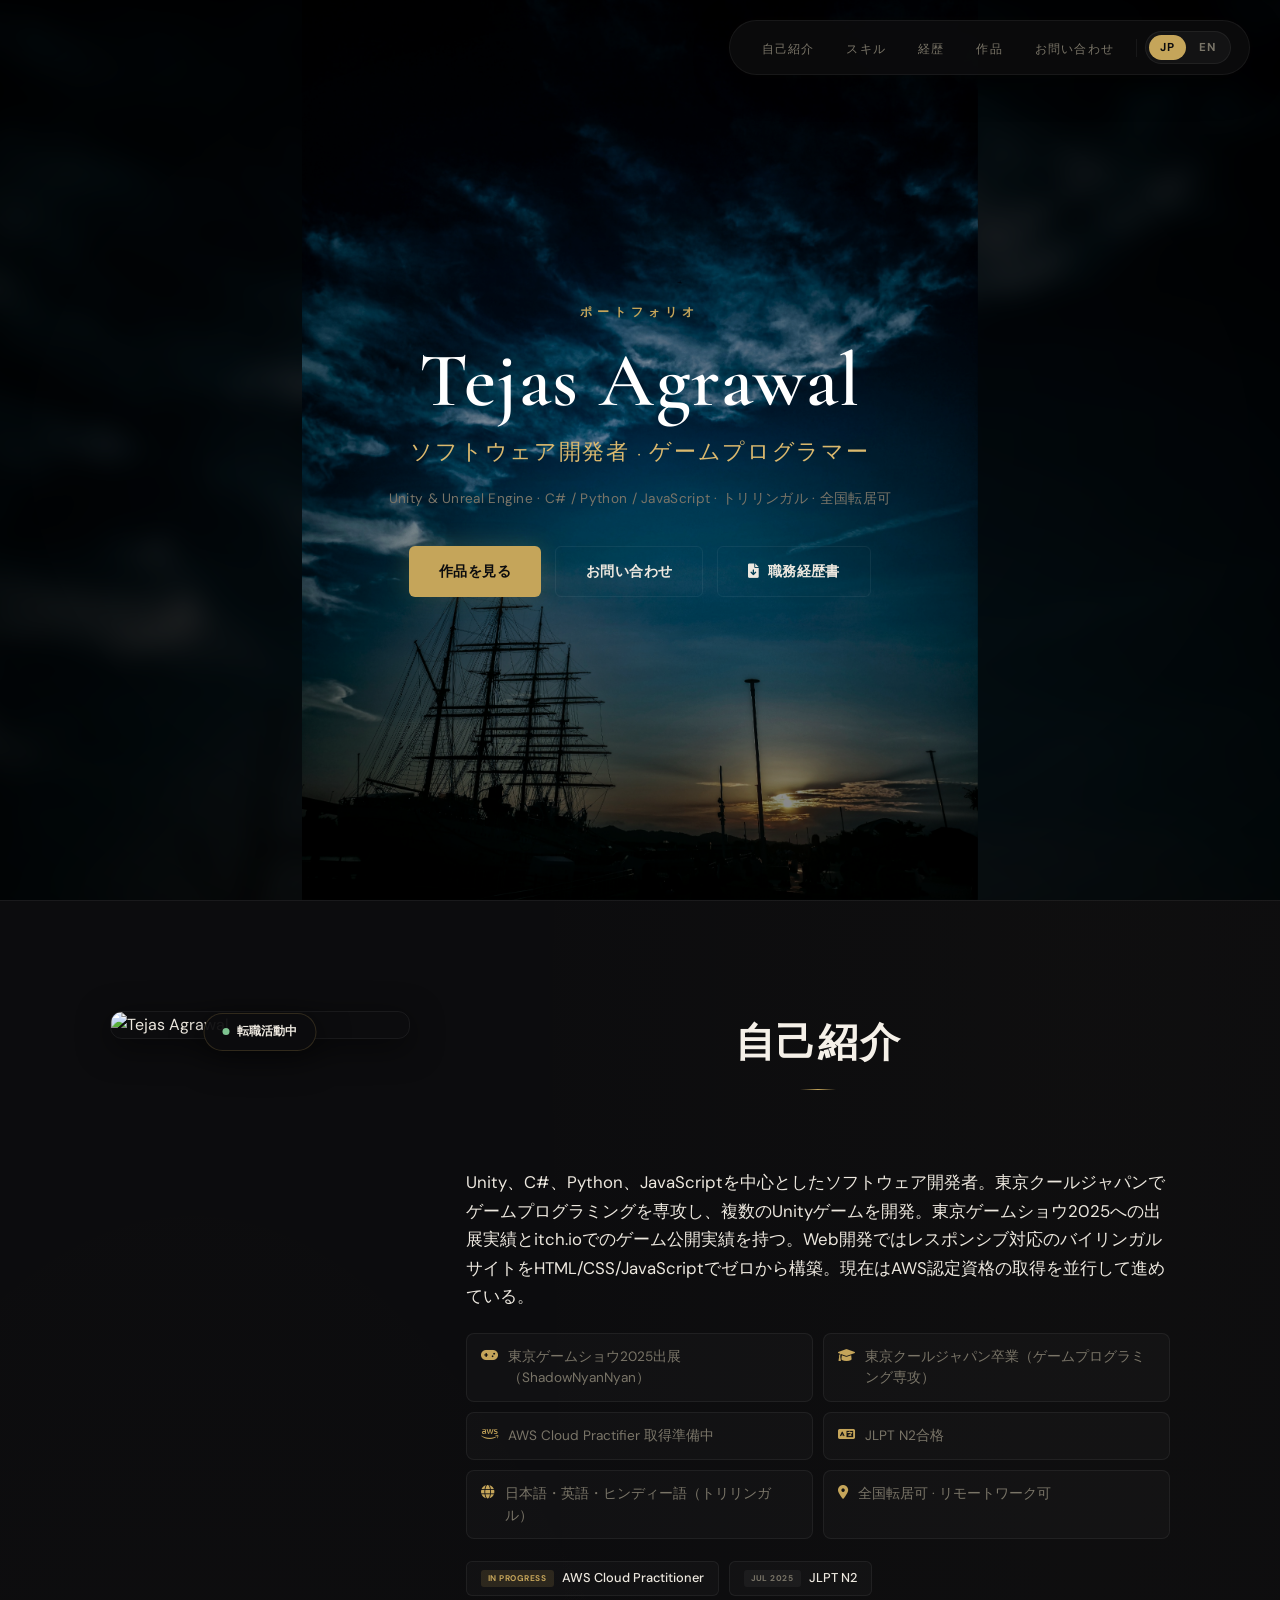
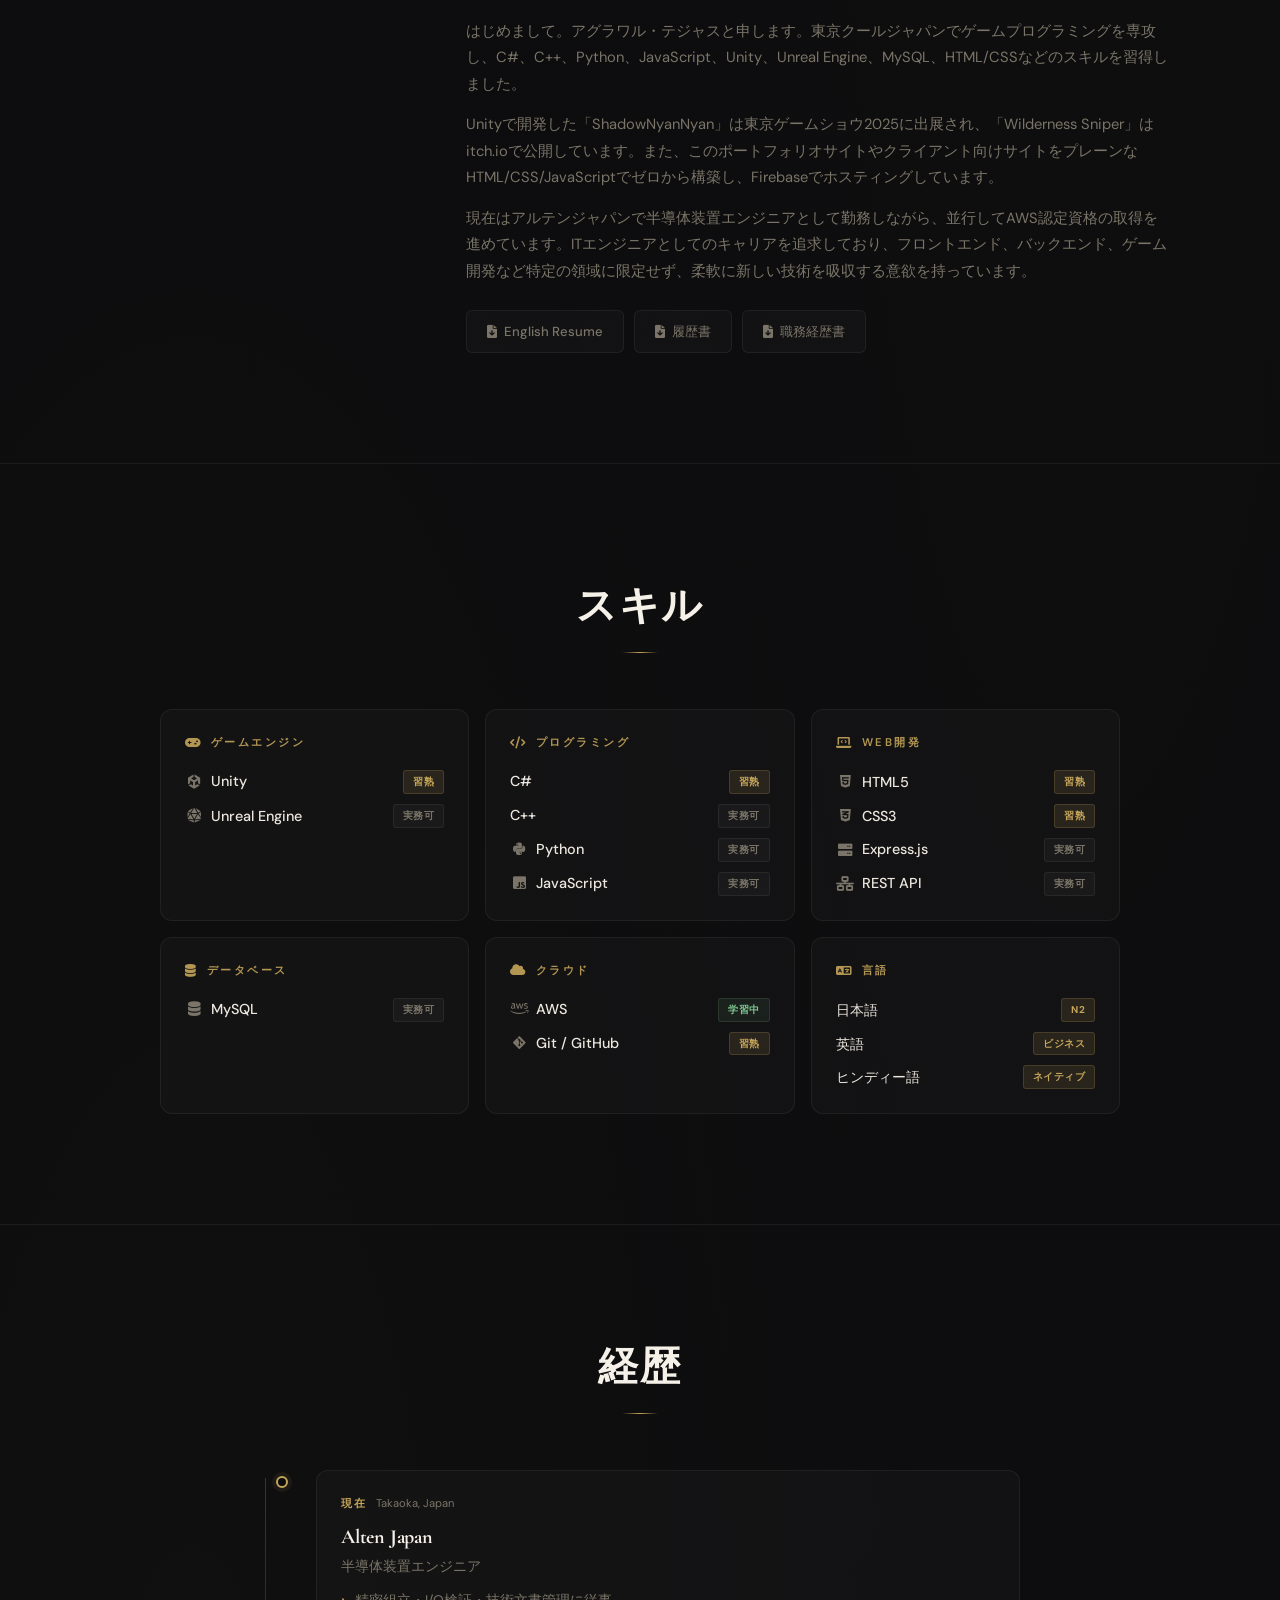
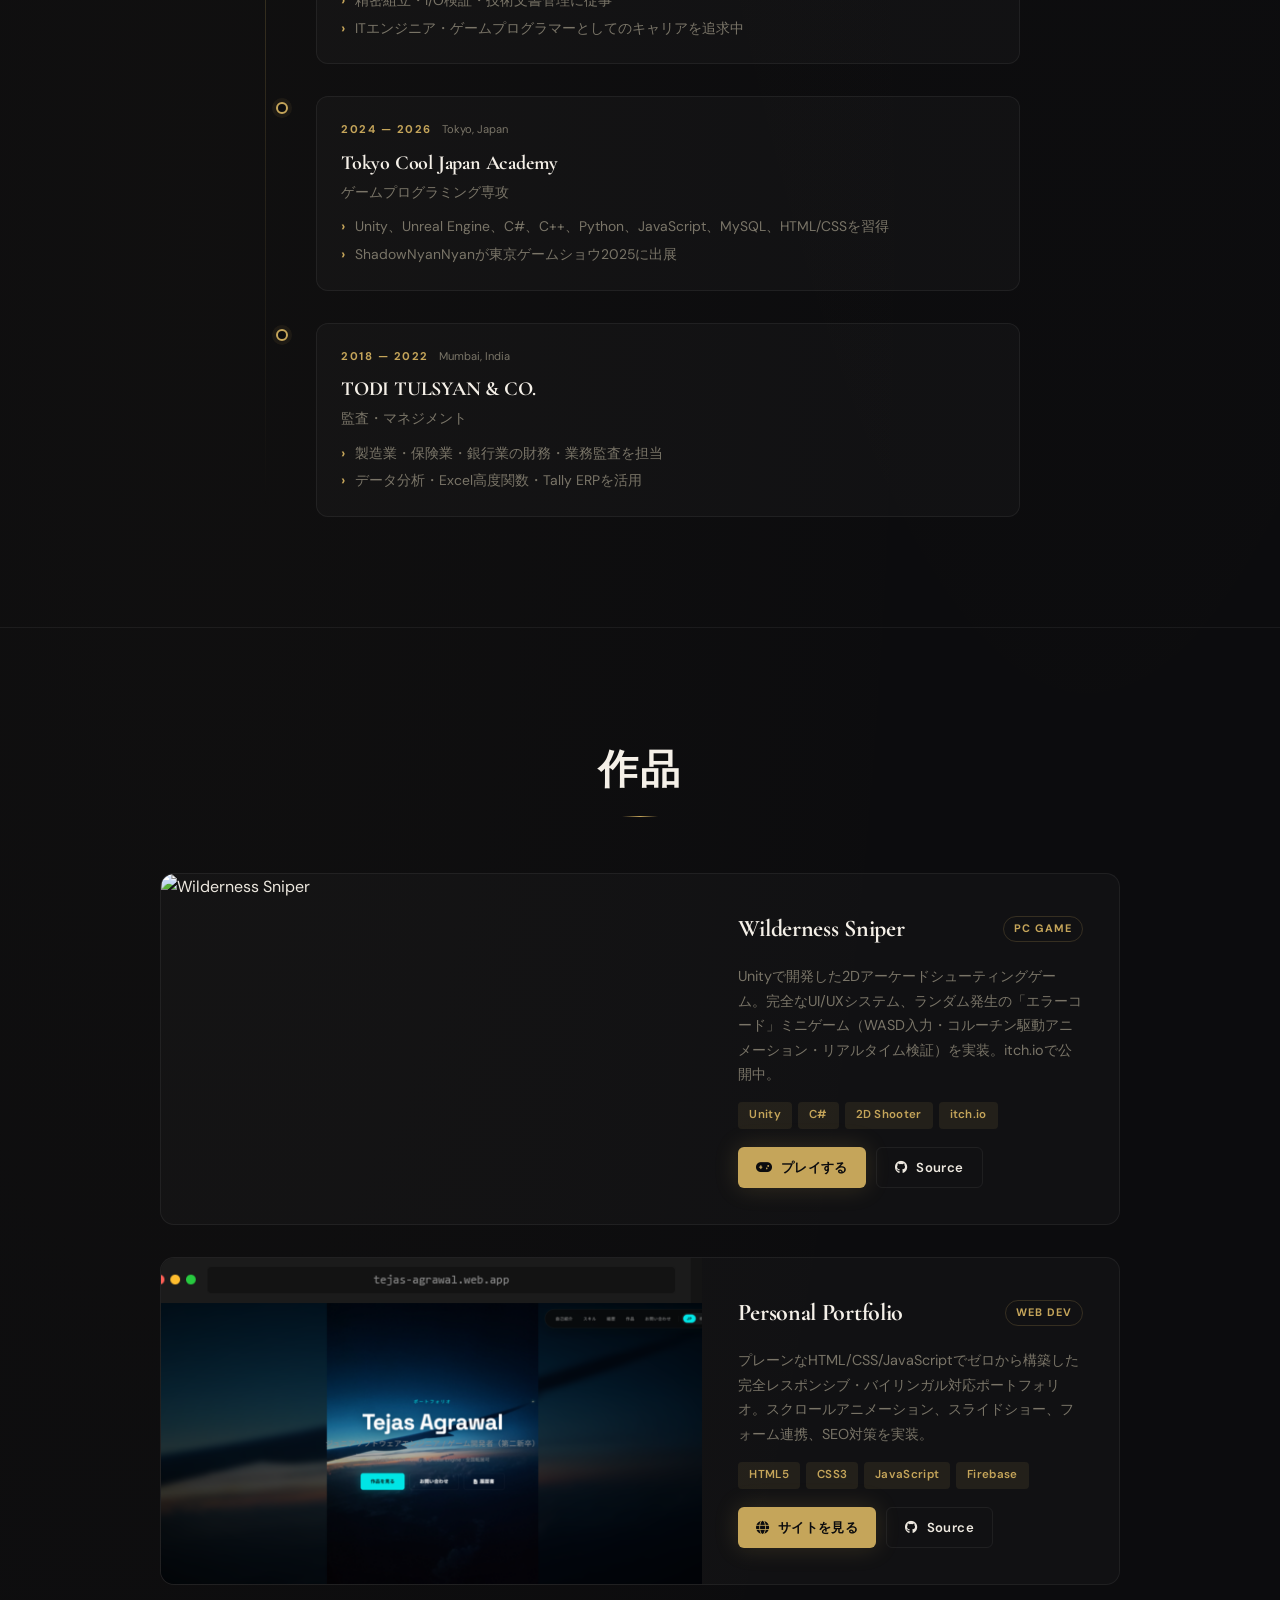
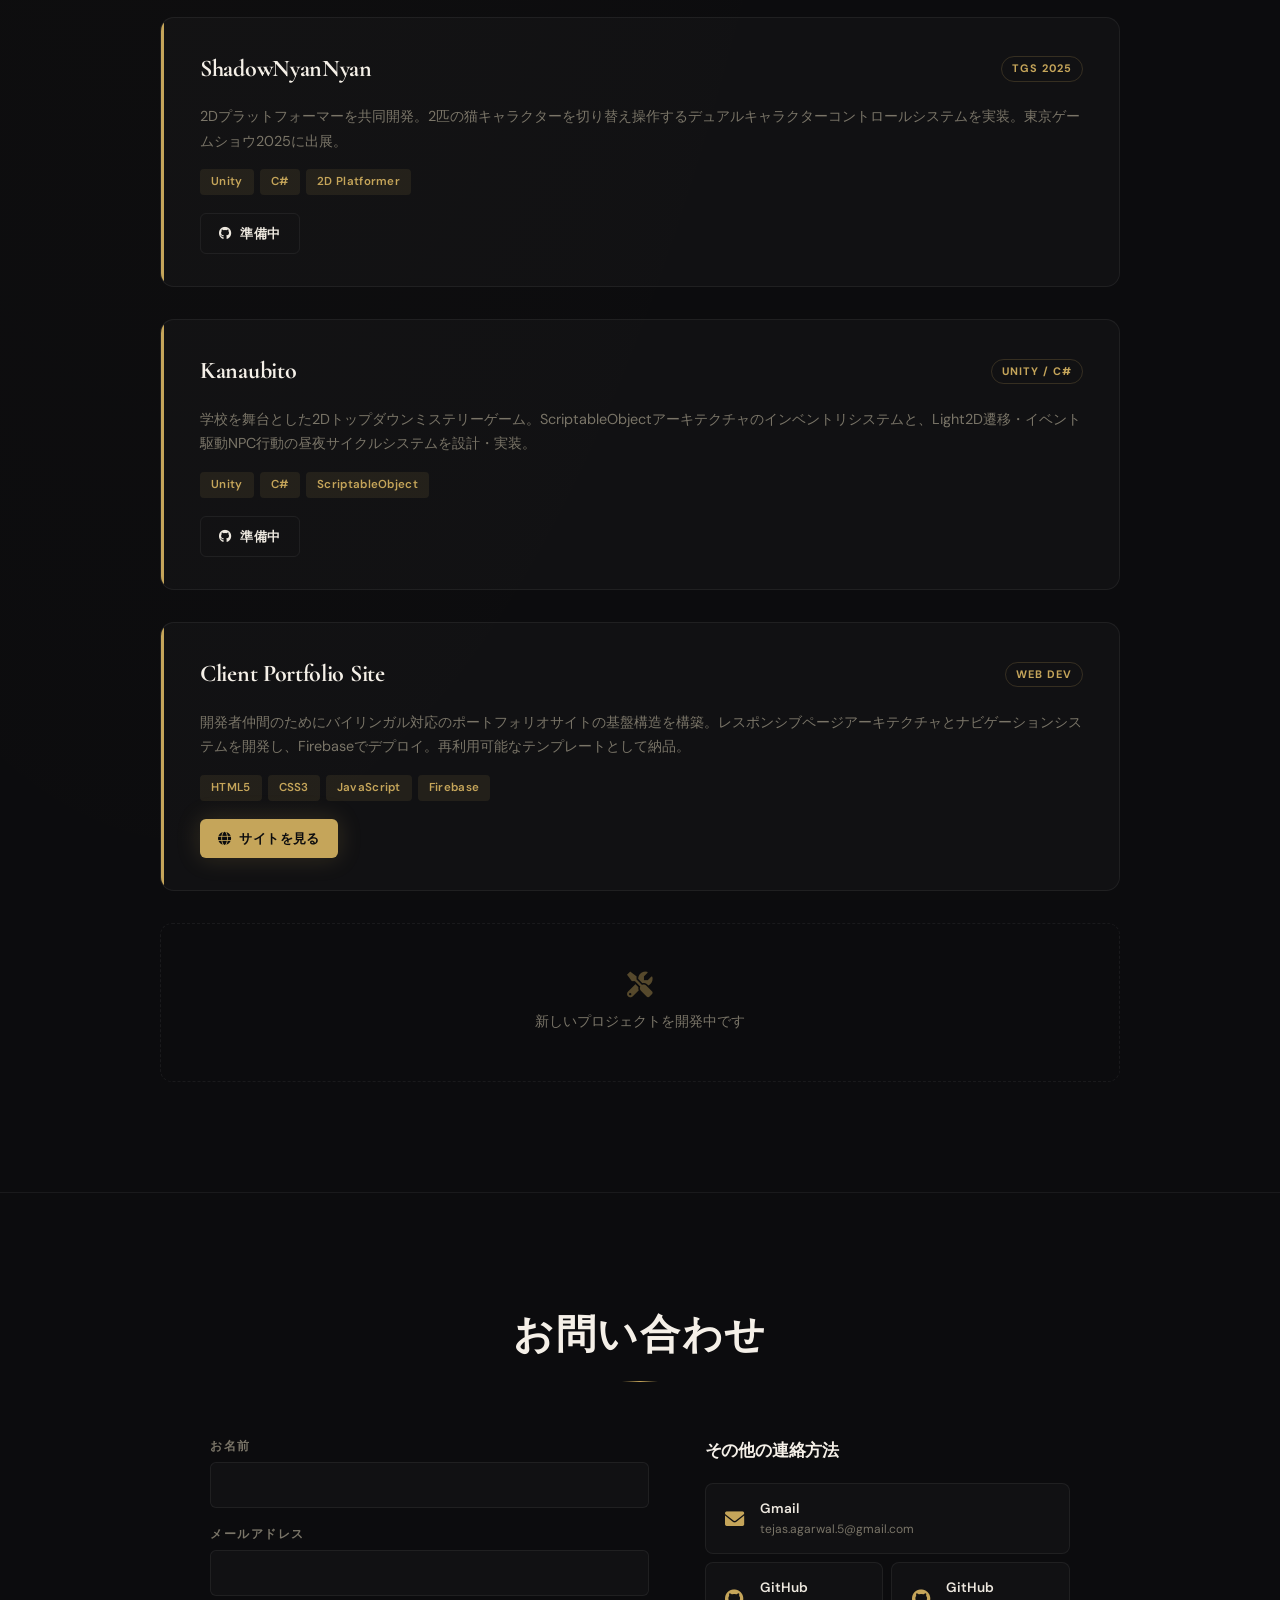
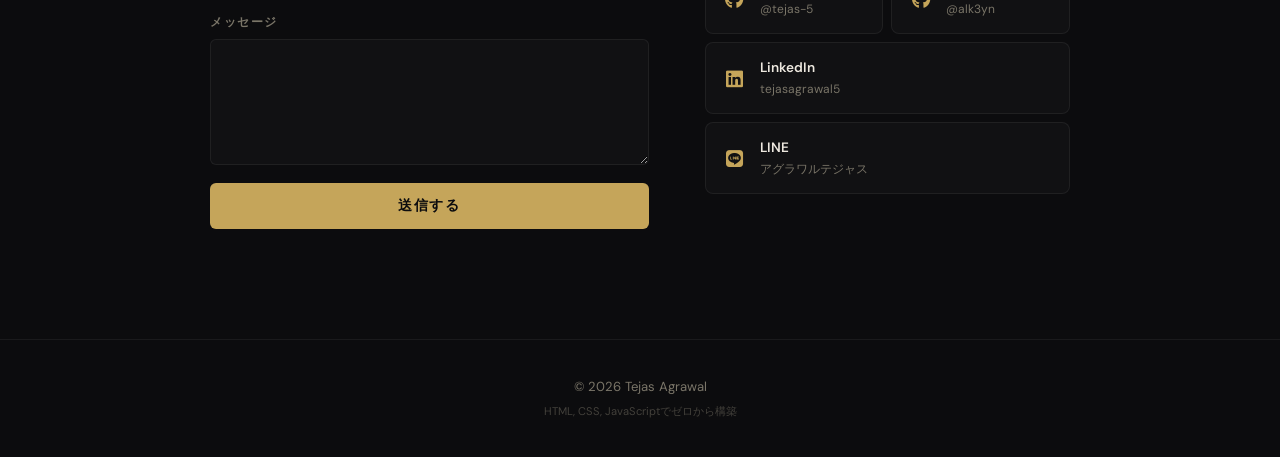
==== commit 46c0de43: "Update index.html" ====
--- a/index.html
+++ b/index.html
@@ -272,8 +272,8 @@
             </li>
             <li>
               <i class="fas fa-language" aria-hidden="true"></i>
-              <span class="lang-jp inline">JLPT N2合格 · N1受験予定（2026年12月）</span>
-              <span class="lang-en inline">JLPT N2 Certified · N1 Scheduled Dec 2026</span>
+              <span class="lang-jp inline">JLPT N2合格<!-- · N1受験予定（2026年12月）--></span>
+              <span class="lang-en inline">JLPT N2 Certified<!--  · N1 Scheduled Dec 2026 --></span>
             </li>
             <li>
               <i class="fas fa-globe" aria-hidden="true"></i>
@@ -292,10 +292,10 @@
               <span class="credential-status progress">In Progress</span>
               <span class="credential-name">AWS Cloud Practitioner</span>
             </div>
-            <div class="credential-item">
+<!--             <div class="credential-item">
               <span class="credential-status scheduled">Dec 2026</span>
               <span class="credential-name">JLPT N1</span>
-            </div>
+            </div> -->
             <div class="credential-item">
               <span class="credential-status done">Jul 2025</span>
               <span class="credential-name">JLPT N2</span>
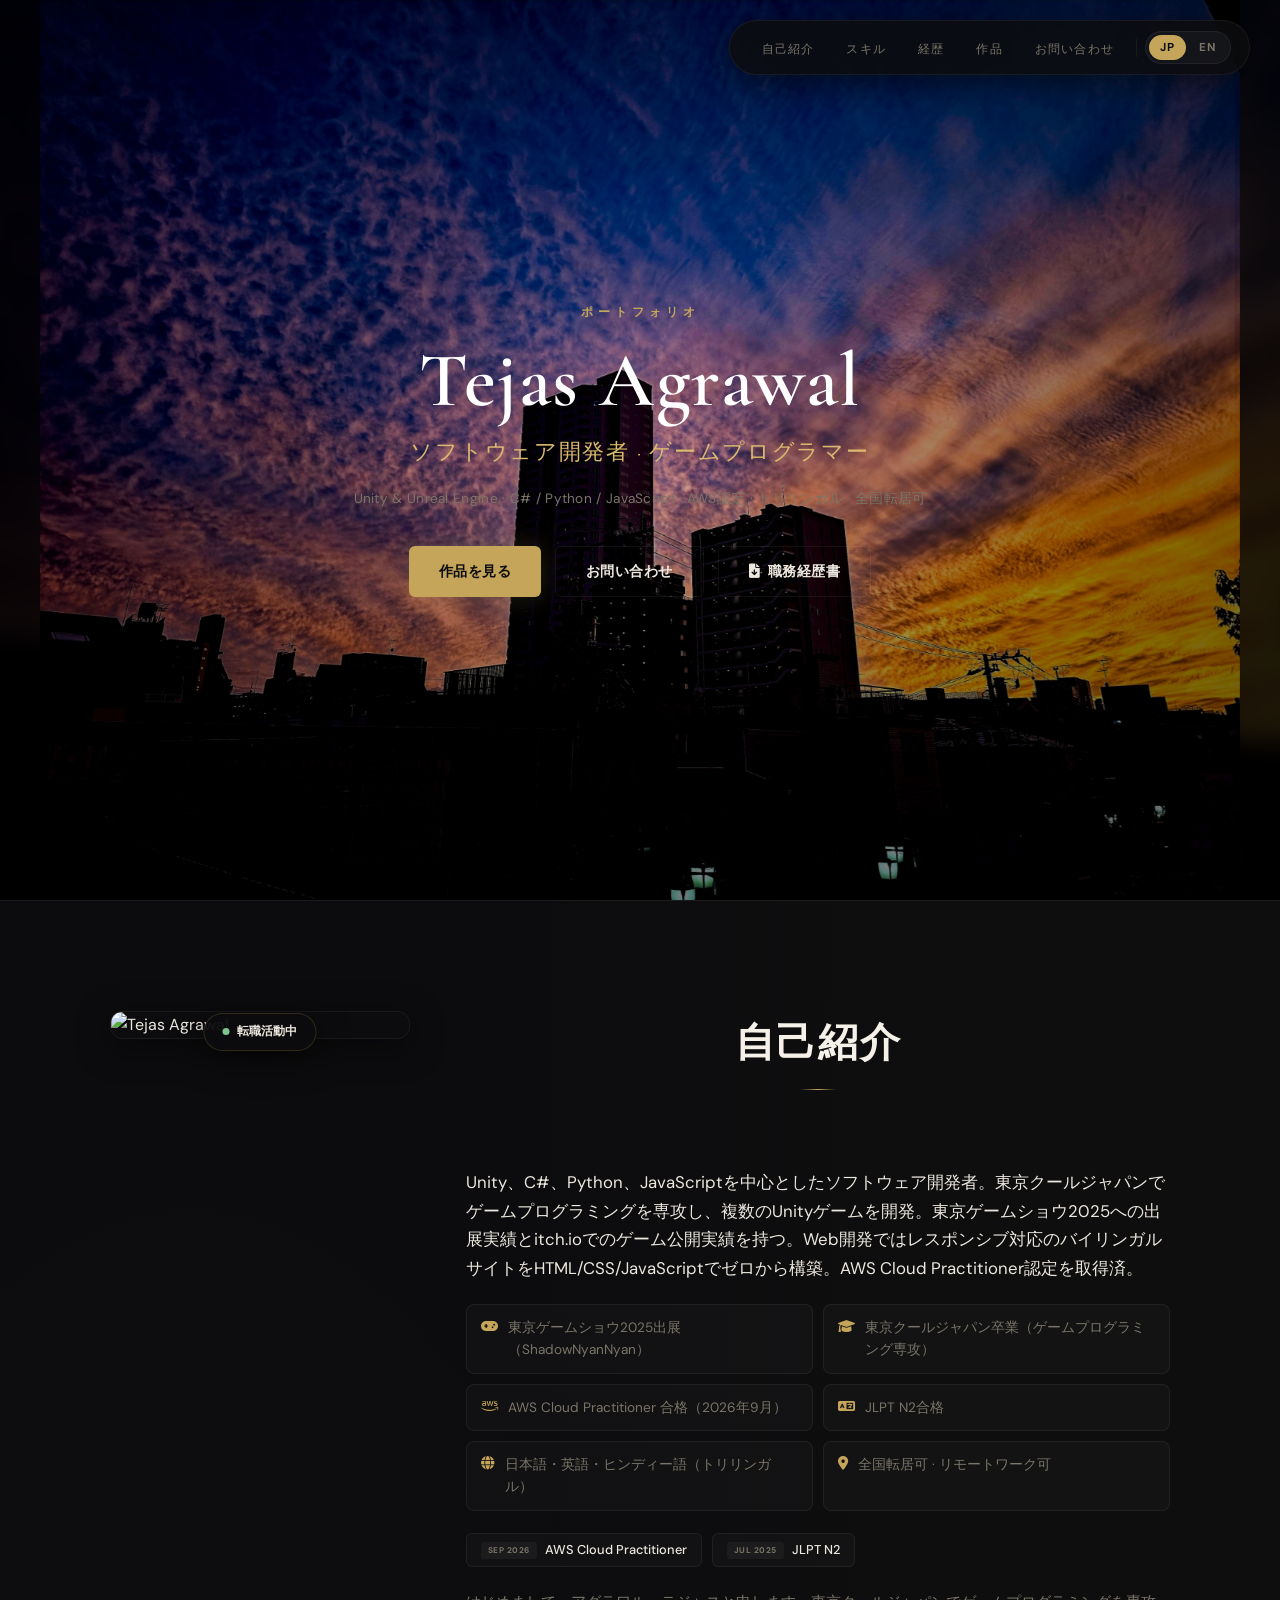
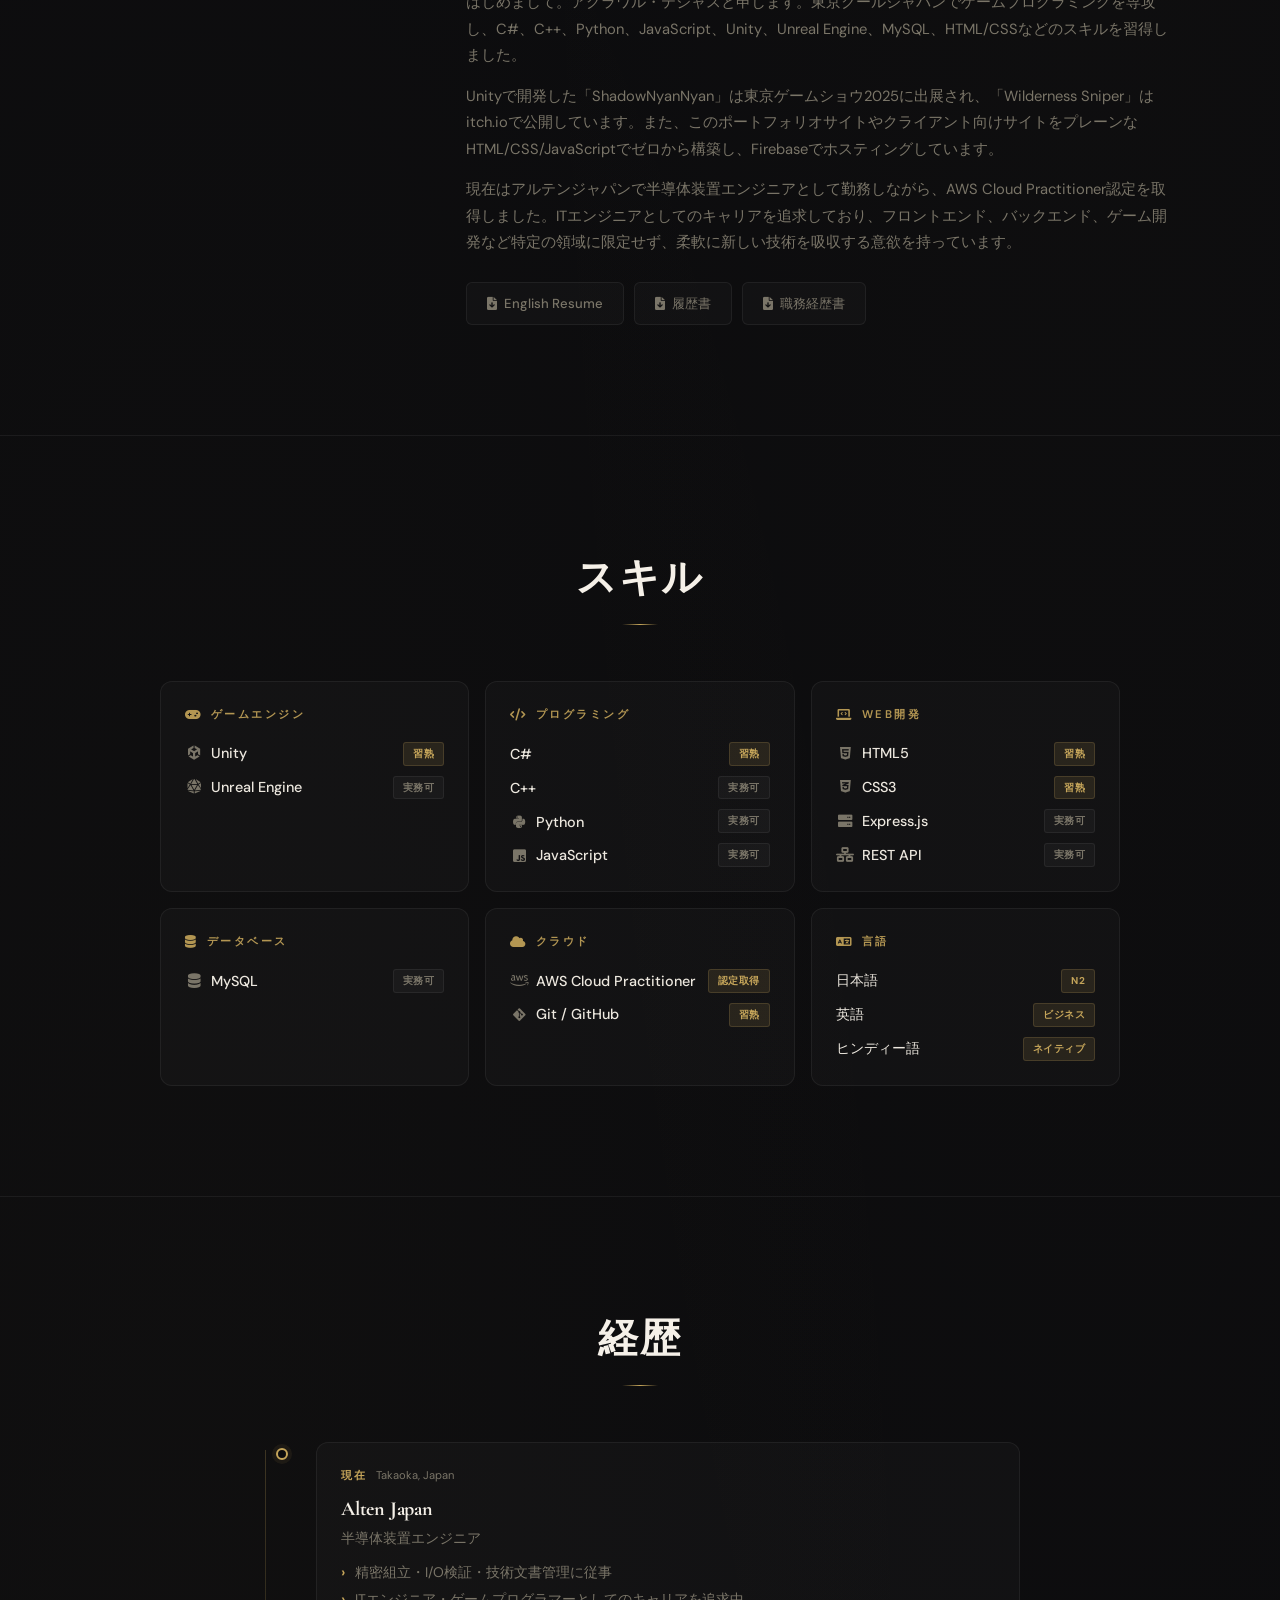
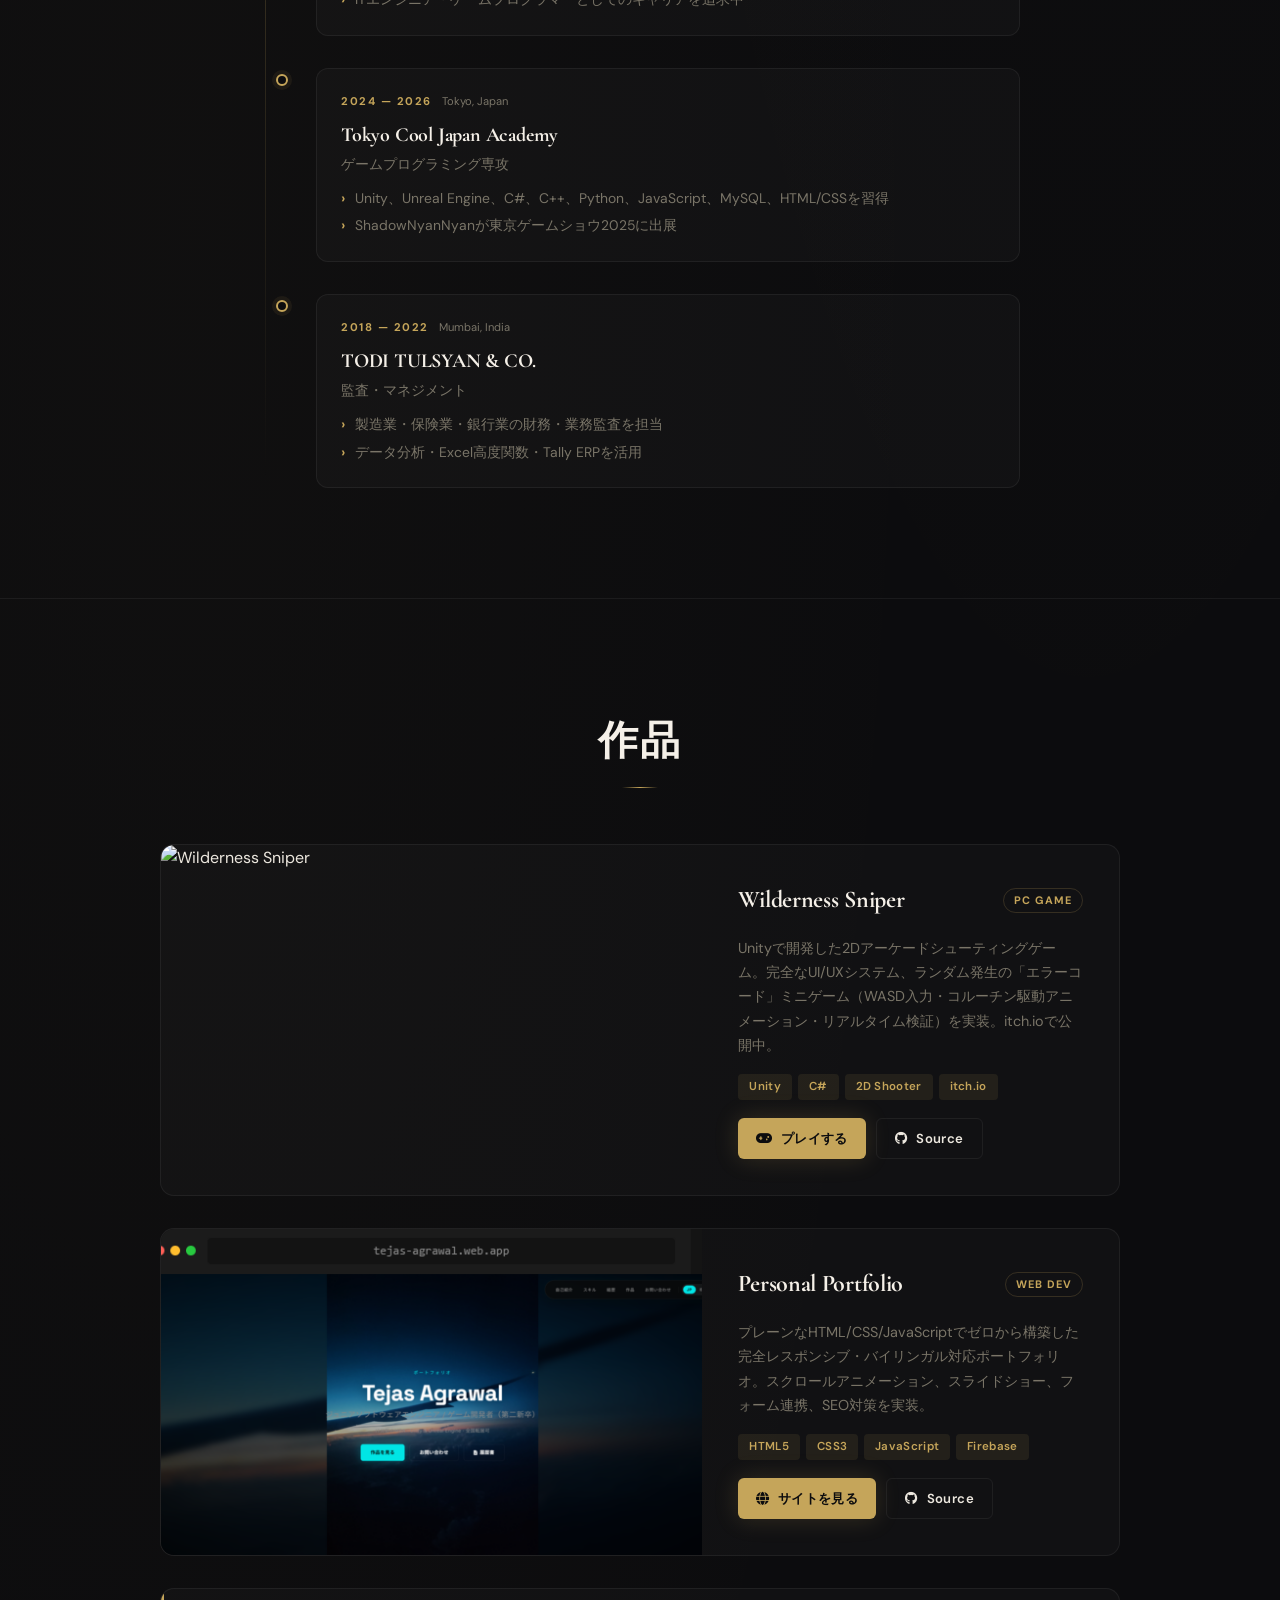
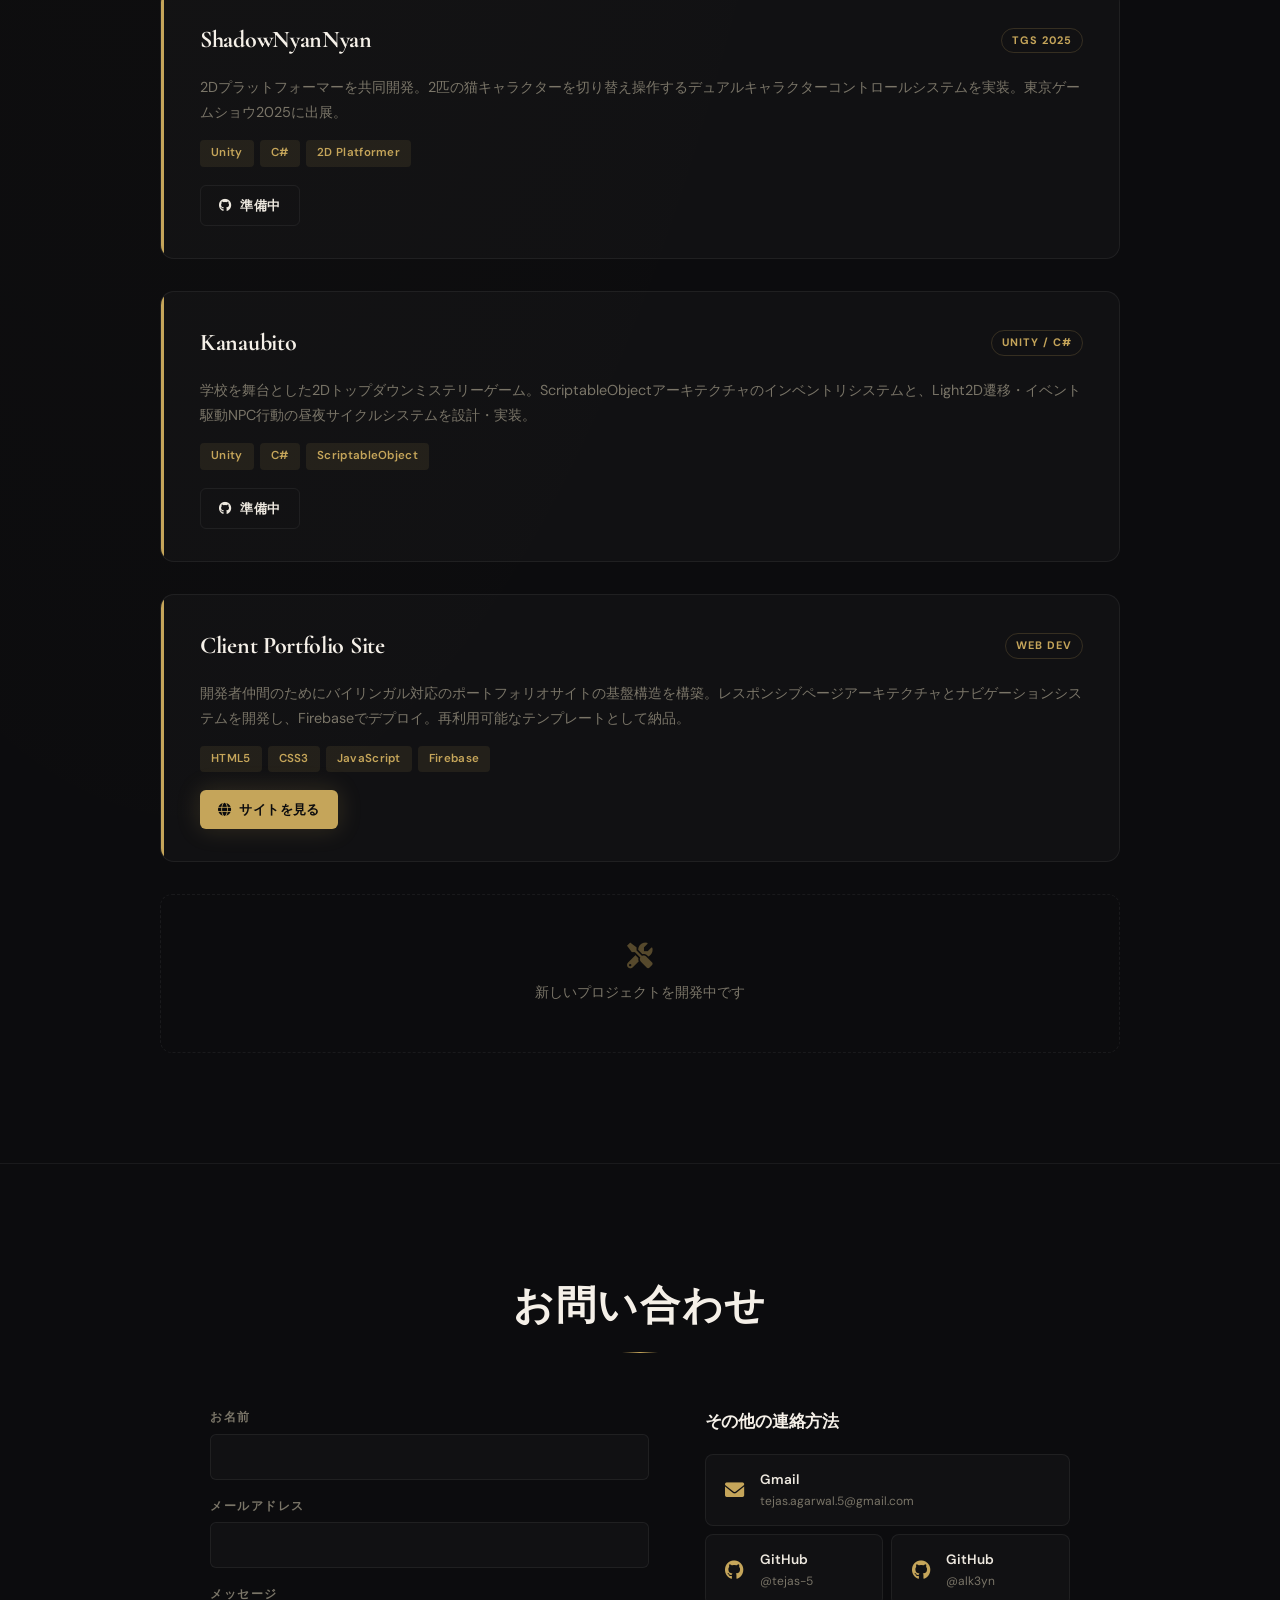
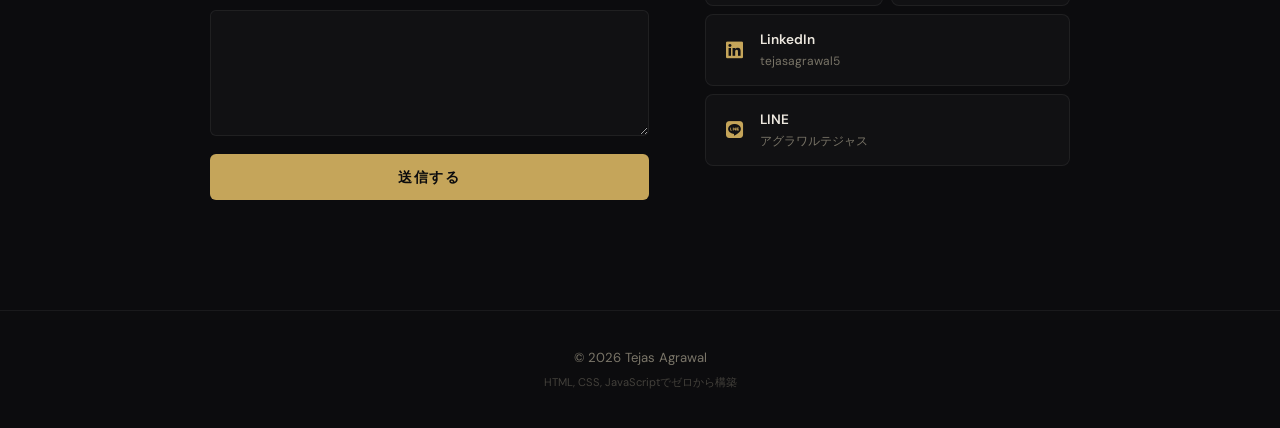
==== commit 339fdc7f: "update of aws" ====
--- a/index.html
+++ b/index.html
@@ -8,9 +8,9 @@
   <meta name="theme-color" content="#0c0c0e">
 
   <meta name="description"
-    content="テジャス・アグラワルのポートフォリオ。Unityゲーム開発、Web開発、C#/Python/JavaScript。東京ゲームショウ出展実績あり。ITエンジニア・ゲームプログラマーとして転職活動中。">
+    content="テジャス・アグラワルのポートフォリオ。Unityゲーム開発、Web開発、C#/Python/JavaScript。AWS認定資格取得済。東京ゲームショウ出展実績あり。ITエンジニア・ゲームプログラマーとして転職活動中。">
   <meta name="description" lang="en"
-    content="Portfolio of Tejas Agrawal — Software Developer & Game Programmer. Unity, Unreal Engine, Web Development. Tokyo Game Show 2025 exhibitor. Open to IT engineering roles in Japan.">
+    content="Portfolio of Tejas Agrawal — Software Developer & Game Programmer. Unity, Unreal Engine, Web Development. AWS Cloud Practitioner Certified. Tokyo Game Show 2025 exhibitor. Open to IT engineering roles in Japan.">
   <meta name="keywords"
     content="Tejas Agrawal, game developer, Unity, Unreal Engine, web developer, C#, JavaScript, Python, HTML, CSS, MySQL, ゲーム開発, エンジニア, 富山">
   <meta name="author" content="Tejas Agrawal">
@@ -203,8 +203,10 @@
         <span class="lang-en inline">Software Developer · Game Programmer</span>
       </h2>
       <p class="hero-meta">
-        <span class="lang-jp inline">Unity &amp; Unreal Engine · C# / Python / JavaScript · トリリンガル · 全国転居可</span>
-        <span class="lang-en inline">Unity &amp; Unreal Engine · C# / Python / JavaScript · Trilingual · Open to
+        <span class="lang-jp inline">Unity &amp; Unreal Engine · C# / Python / JavaScript · AWS認定 · トリリンガル ·
+          全国転居可</span>
+        <span class="lang-en inline">Unity &amp; Unreal Engine · C# / Python / JavaScript · AWS Certified · Trilingual ·
+          Open to
           Relocation</span>
       </p>
       <div class="hero-cta">
@@ -247,11 +249,12 @@
 
           <p class="about-hook">
             <span
-              class="lang-jp inline">Unity、C#、Python、JavaScriptを中心としたソフトウェア開発者。東京クールジャパンでゲームプログラミングを専攻し、複数のUnityゲームを開発。東京ゲームショウ2025への出展実績とitch.ioでのゲーム公開実績を持つ。Web開発ではレスポンシブ対応のバイリンガルサイトをHTML/CSS/JavaScriptでゼロから構築。現在はAWS認定資格の取得を並行して進めている。</span>
+              class="lang-jp inline">Unity、C#、Python、JavaScriptを中心としたソフトウェア開発者。東京クールジャパンでゲームプログラミングを専攻し、複数のUnityゲームを開発。東京ゲームショウ2025への出展実績とitch.ioでのゲーム公開実績を持つ。Web開発ではレスポンシブ対応のバイリンガルサイトをHTML/CSS/JavaScriptでゼロから構築。AWS
+              Cloud Practitioner認定を取得済。</span>
             <span class="lang-en inline">Software developer working with Unity, C#, Python, and JavaScript.
               Trained in game programming at Tokyo Cool Japan with multiple shipped Unity projects — including a title
               exhibited at Tokyo Game Show 2025 and published on itch.io. Built responsive bilingual web applications
-              from scratch. Currently expanding into cloud infrastructure while pursuing AWS certification.</span>
+              from scratch. AWS Cloud Practitioner certified, expanding into cloud infrastructure.</span>
           </p>
 
           <ul class="about-highlights">
@@ -267,8 +270,8 @@
             </li>
             <li>
               <i class="fab fa-aws" aria-hidden="true"></i>
-              <span class="lang-jp inline">AWS Cloud Practifier 取得準備中</span>
-              <span class="lang-en inline">AWS Cloud Practitioner (In Progress)</span>
+              <span class="lang-jp inline">AWS Cloud Practitioner 合格（2026年9月）</span>
+              <span class="lang-en inline">AWS Cloud Practitioner — Certified (Sep 2026)</span>
             </li>
             <li>
               <i class="fas fa-language" aria-hidden="true"></i>
@@ -289,13 +292,9 @@
 
           <div class="about-credentials">
             <div class="credential-item">
-              <span class="credential-status progress">In Progress</span>
+              <span class="credential-status done">Sep 2026</span>
               <span class="credential-name">AWS Cloud Practitioner</span>
             </div>
-<!--             <div class="credential-item">
-              <span class="credential-status scheduled">Dec 2026</span>
-              <span class="credential-name">JLPT N1</span>
-            </div> -->
             <div class="credential-item">
               <span class="credential-status done">Jul 2025</span>
               <span class="credential-name">JLPT N2</span>
@@ -312,7 +311,8 @@
                 Sniper」はitch.ioで公開しています。また、このポートフォリオサイトやクライアント向けサイトをプレーンなHTML/CSS/JavaScriptでゼロから構築し、Firebaseでホスティングしています。
               </p>
               <p>
-                現在はアルテンジャパンで半導体装置エンジニアとして勤務しながら、並行してAWS認定資格の取得を進めています。ITエンジニアとしてのキャリアを追求しており、フロントエンド、バックエンド、ゲーム開発など特定の領域に限定せず、柔軟に新しい技術を吸収する意欲を持っています。
+                現在はアルテンジャパンで半導体装置エンジニアとして勤務しながら、AWS Cloud
+                Practitioner認定を取得しました。ITエンジニアとしてのキャリアを追求しており、フロントエンド、バックエンド、ゲーム開発など特定の領域に限定せず、柔軟に新しい技術を吸収する意欲を持っています。
               </p>
             </div>
             <div class="lang-en">
@@ -321,9 +321,9 @@
               <p>My Unity project <strong>ShadowNyanNyan</strong> was exhibited at Tokyo Game Show 2025, and I
                 published <strong>Wilderness Sniper</strong> on itch.io. I also built this portfolio and a client site
                 entirely from scratch using plain HTML, CSS, and JavaScript — deployed via Firebase.</p>
-              <p>Currently working as a Semiconductor Equipment Engineer at Alten Japan while pursuing AWS certification
-                in parallel. I'm actively seeking IT engineering roles where I can apply my programming skills and
-                grow across frontend, backend, and game development.</p>
+              <p>Currently working as a Semiconductor Equipment Engineer at Alten Japan while having obtained AWS Cloud
+                Practitioner certification. I'm actively seeking IT engineering roles where I can apply my programming
+                skills and grow across frontend, backend, and game development.</p>
             </div>
           </div>
 
@@ -427,8 +427,8 @@
             </h3>
             <div class="skill-list">
               <div class="skill-row"><span class="skill-name"><i class="fab fa-aws" aria-hidden="true"></i>
-                  AWS</span><span class="skill-level studying"><span class="lang-jp inline">学習中</span><span
-                    class="lang-en inline">Studying</span></span></div>
+                  AWS Cloud Practitioner</span><span class="skill-level proficient"><span
+                    class="lang-jp inline">認定取得</span><span class="lang-en inline">Certified</span></span></div>
               <div class="skill-row"><span class="skill-name"><i class="fab fa-git-alt" aria-hidden="true"></i> Git /
                   GitHub</span><span class="skill-level proficient"><span class="lang-jp inline">習熟</span><span
                     class="lang-en inline">Proficient</span></span></div>
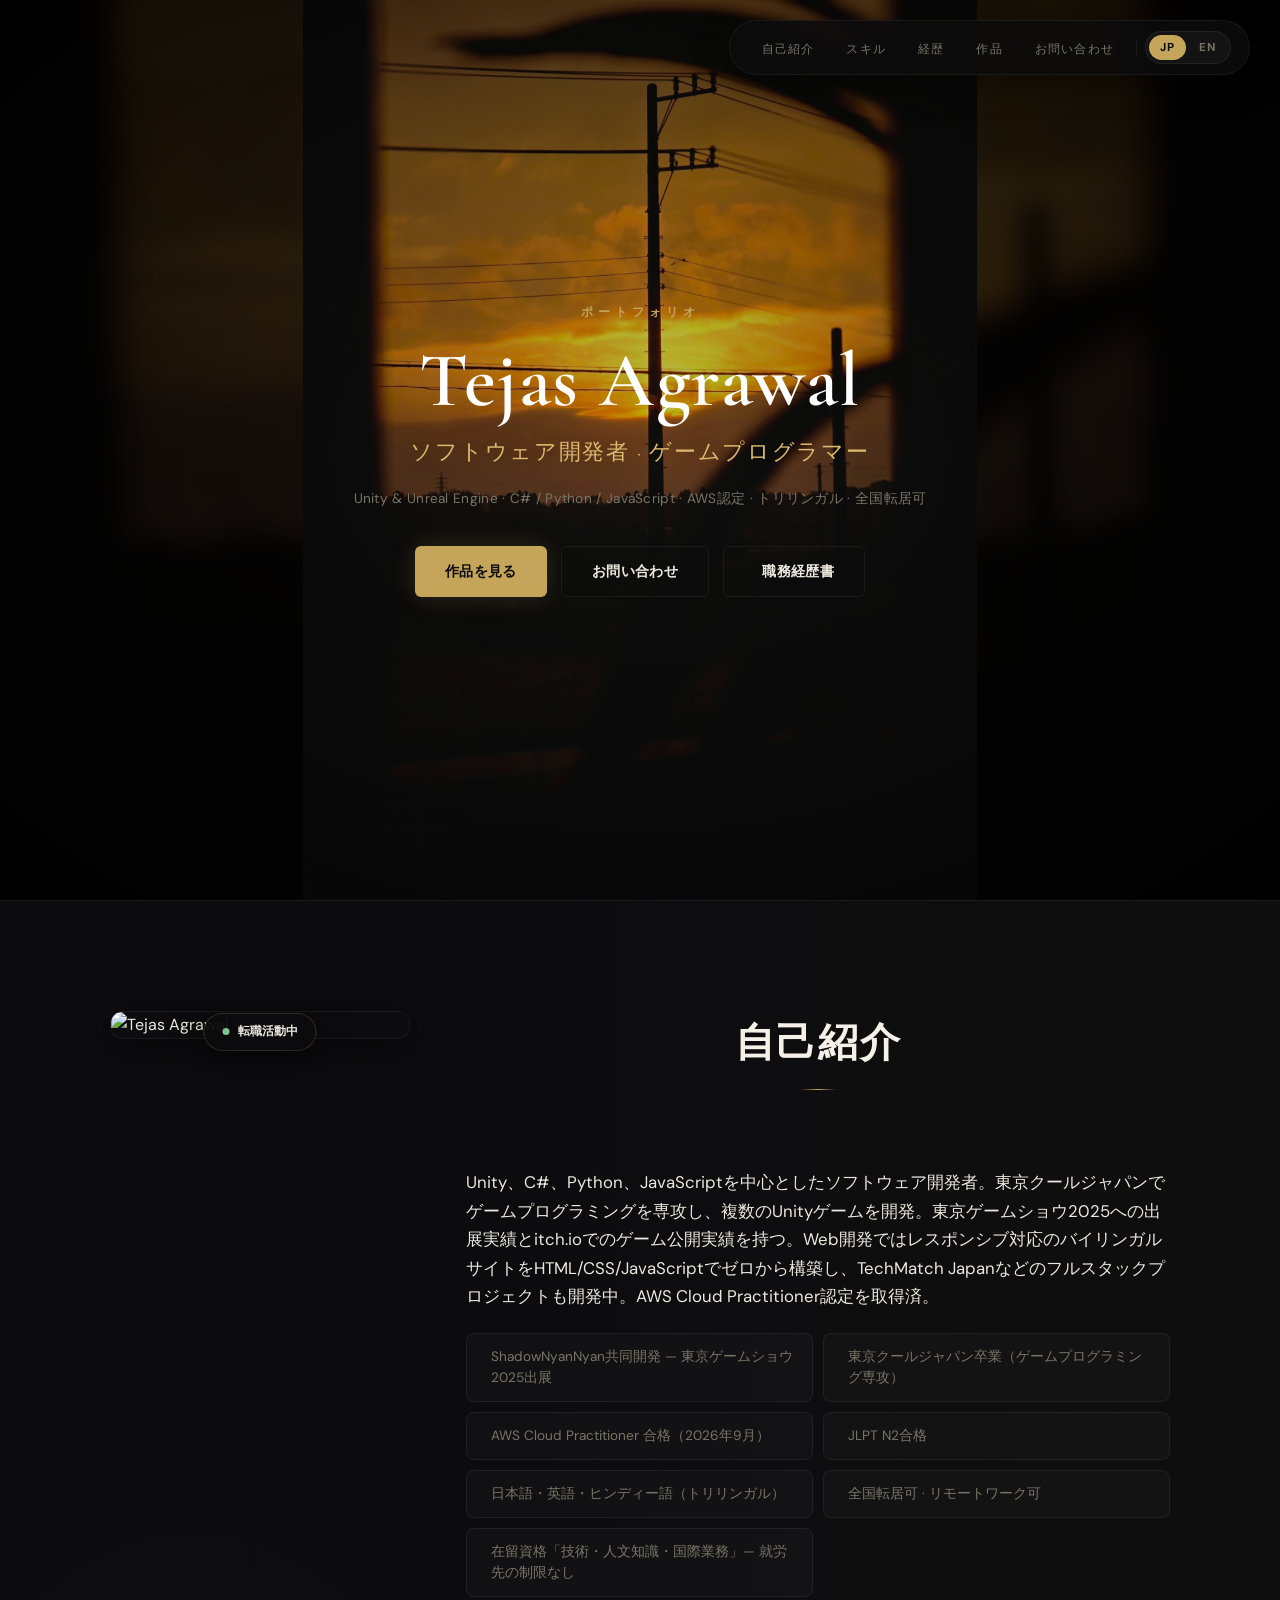
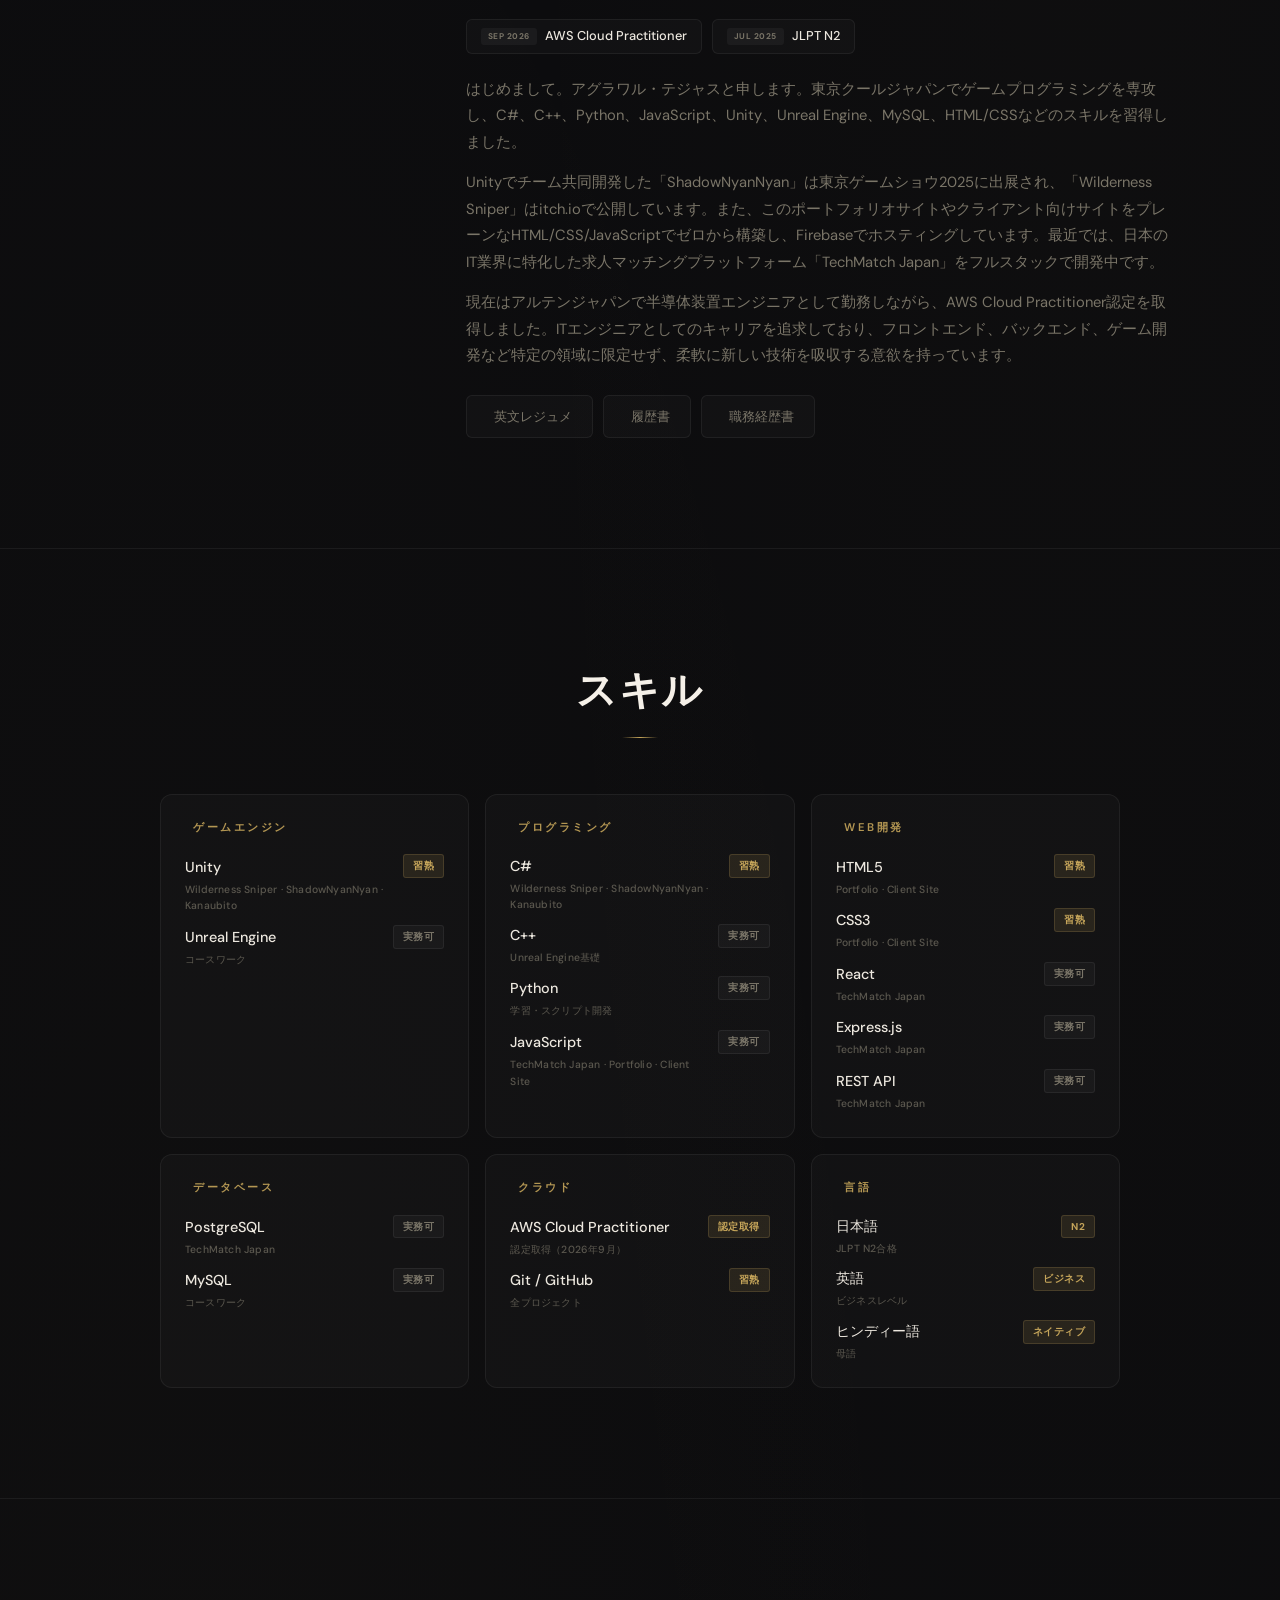
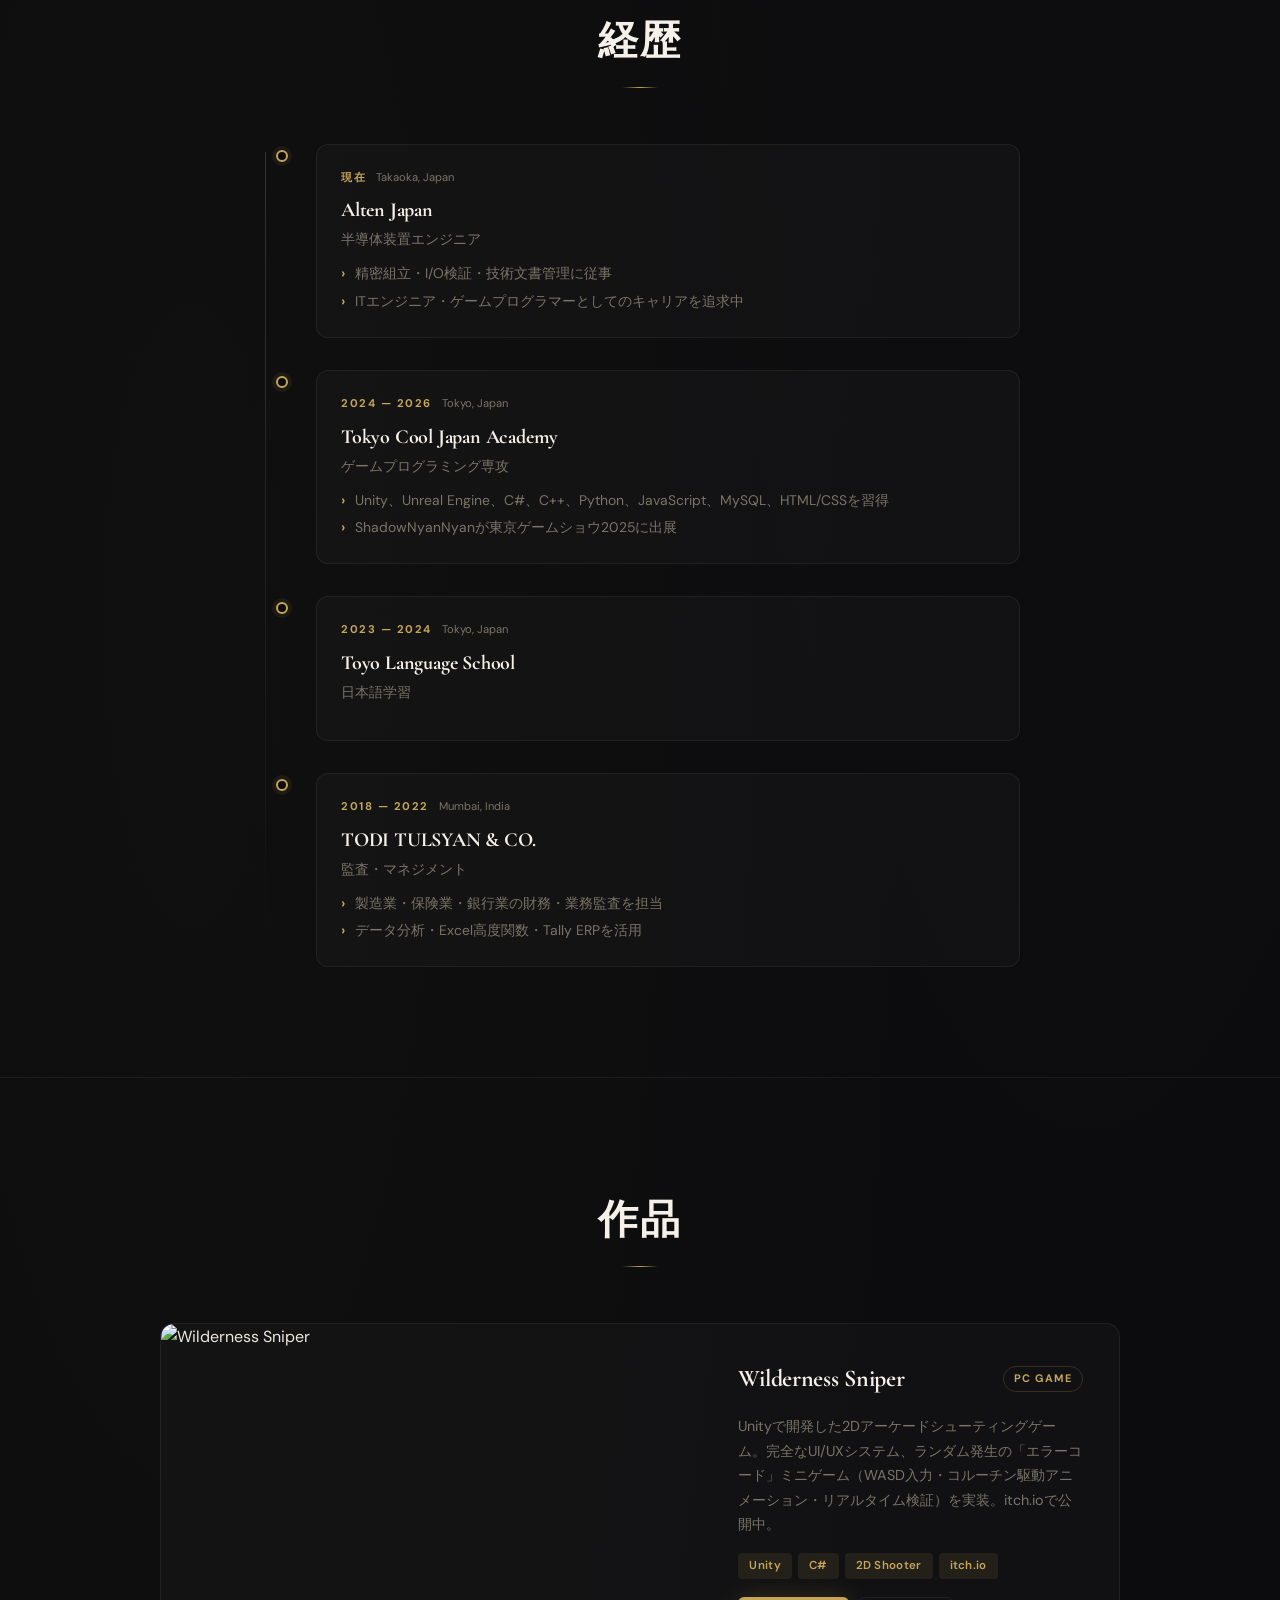
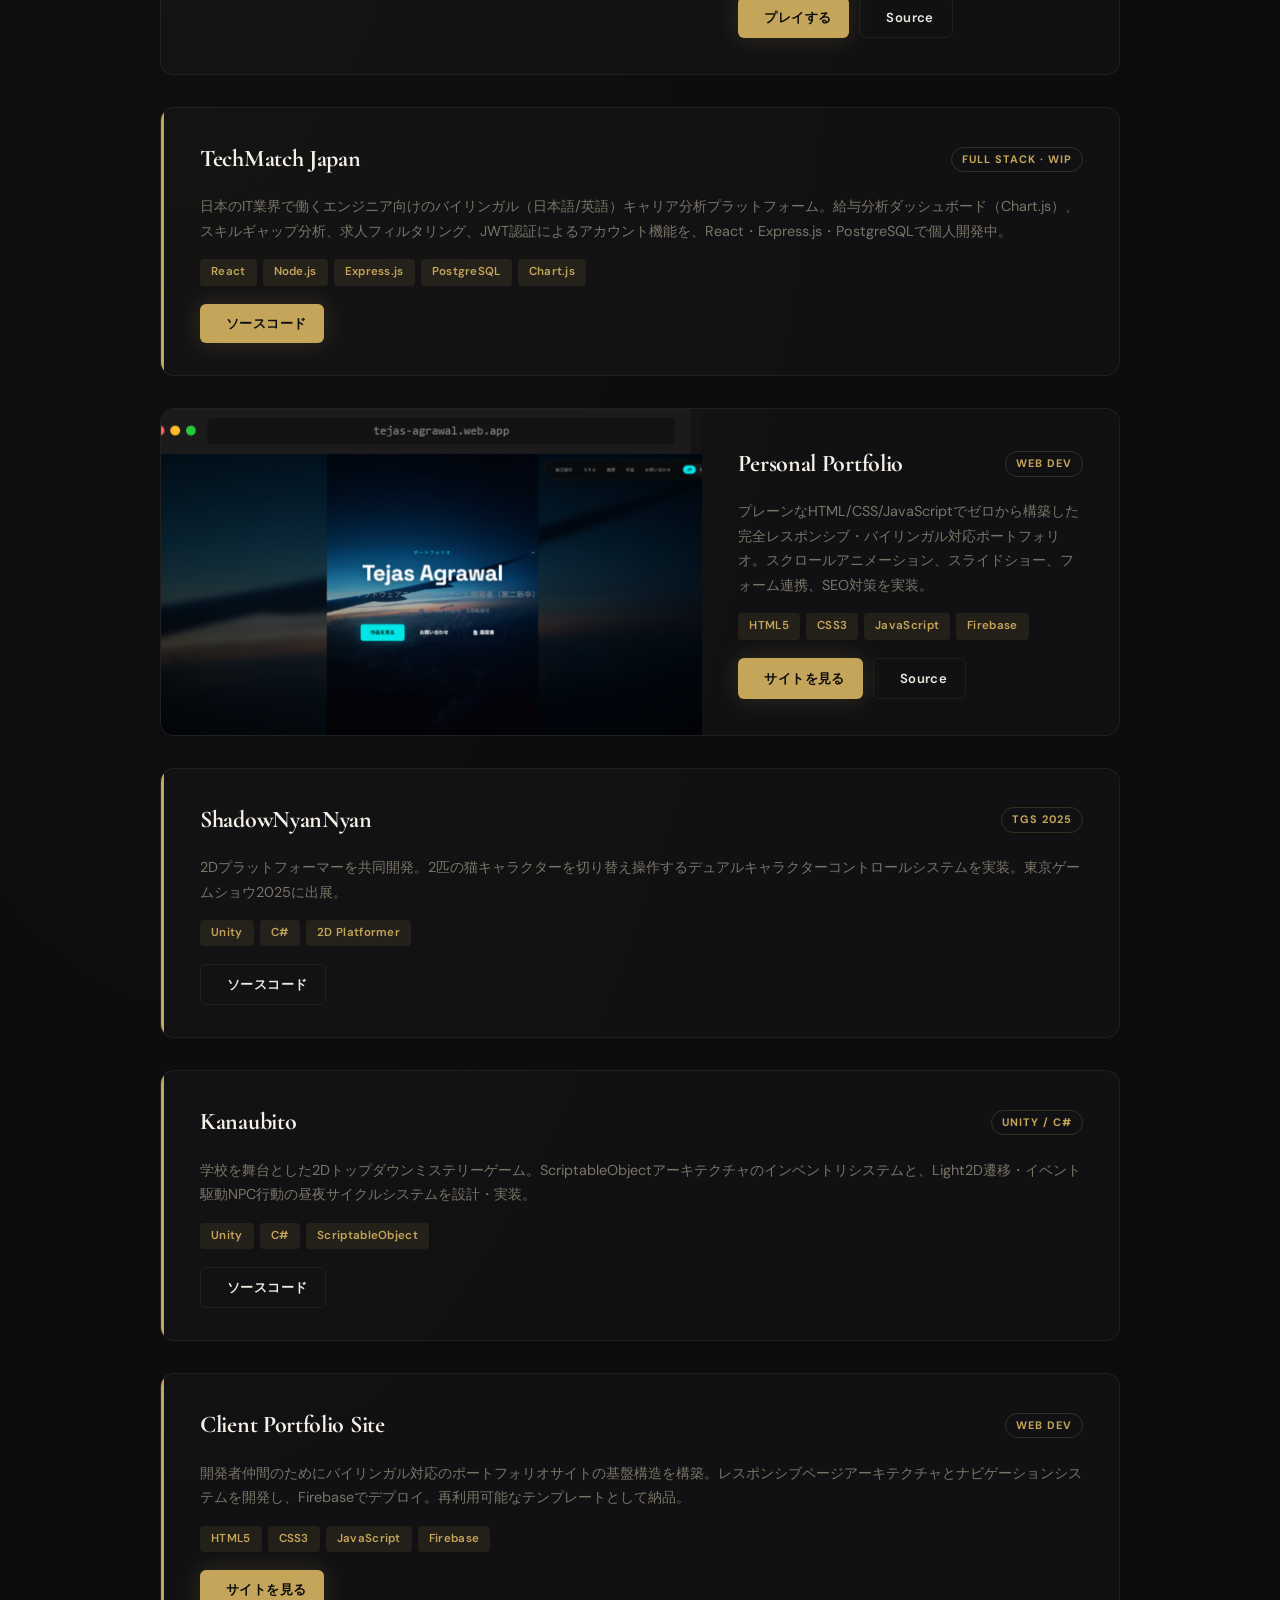
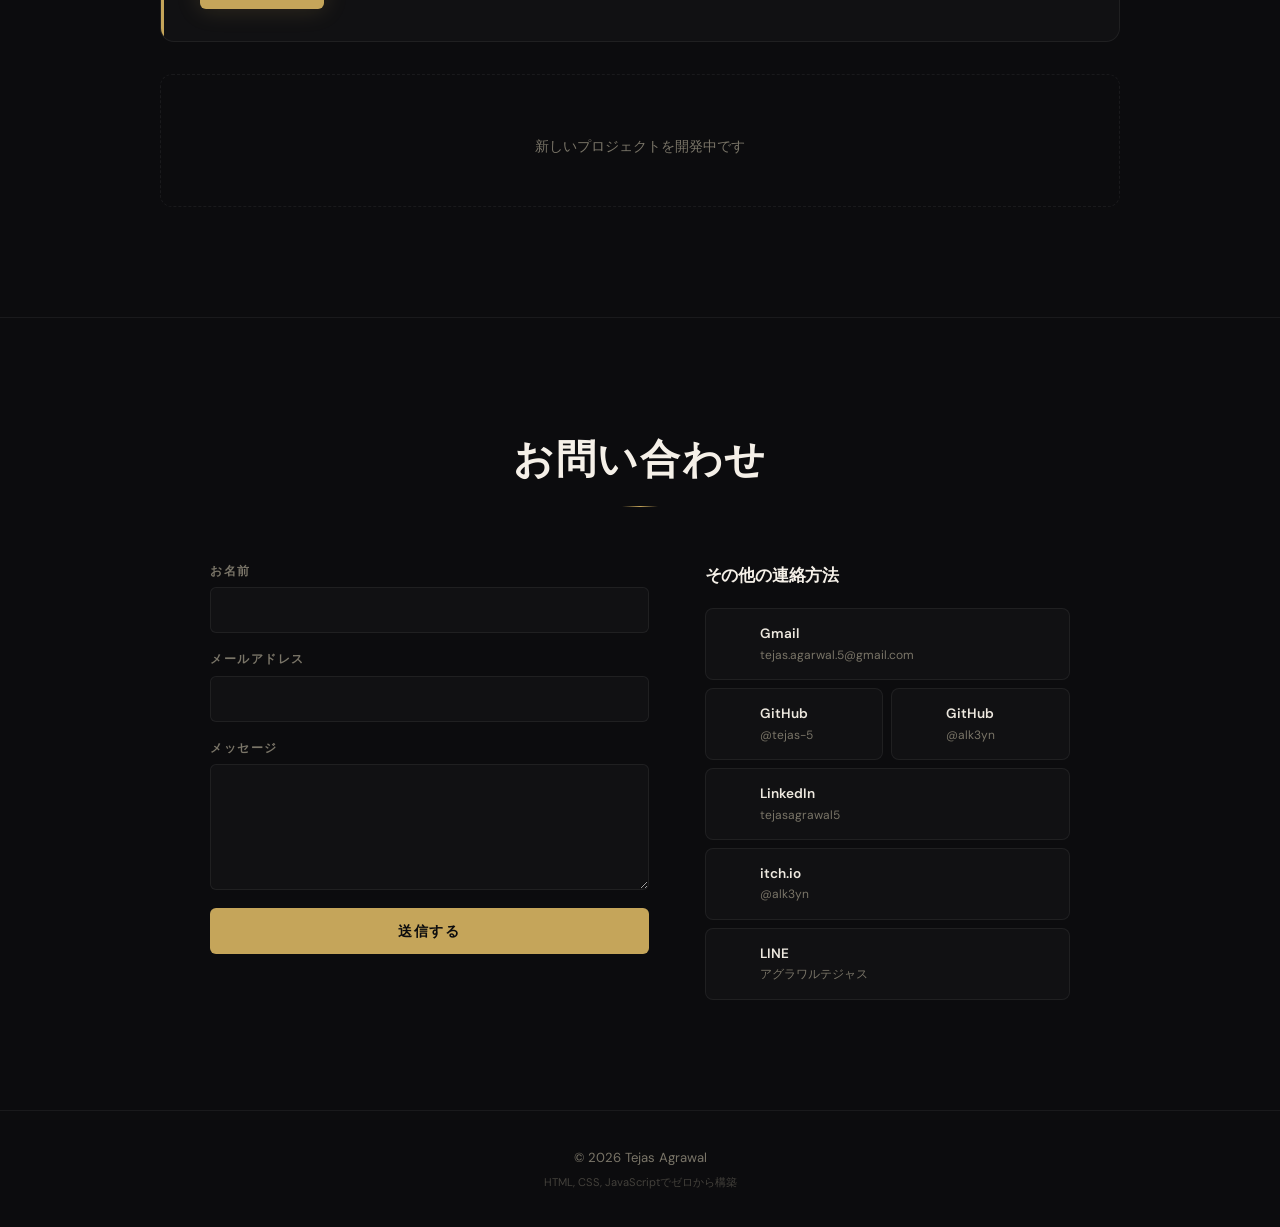
==== commit 7da44c18: "update techmatch" ====
--- a/index.html
+++ b/index.html
@@ -1,5 +1,5 @@
 <!DOCTYPE html>
-<html lang="ja" data-lang="jp">
+<html lang="ja" data-lang="ja">
 
 <head>
   <meta charset="UTF-8">
@@ -8,19 +8,19 @@
   <meta name="theme-color" content="#0c0c0e">
 
   <meta name="description"
-    content="テジャス・アグラワルのポートフォリオ。Unityゲーム開発、Web開発、C#/Python/JavaScript。AWS認定資格取得済。東京ゲームショウ出展実績あり。ITエンジニア・ゲームプログラマーとして転職活動中。">
-  <meta name="description" lang="en"
-    content="Portfolio of Tejas Agrawal — Software Developer & Game Programmer. Unity, Unreal Engine, Web Development. AWS Cloud Practitioner Certified. Tokyo Game Show 2025 exhibitor. Open to IT engineering roles in Japan.">
+    content="テジャス・アグラワルのポートフォリオ。Unity/C#/Web開発、AWS認定、TGS 2025出展作品を共同開発。 | Portfolio of Tejas Agrawal — Unity, Web Dev, AWS Certified, co-developer of a TGS 2025 exhibited title.">
   <meta name="keywords"
-    content="Tejas Agrawal, game developer, Unity, Unreal Engine, web developer, C#, JavaScript, Python, HTML, CSS, MySQL, ゲーム開発, エンジニア, 富山">
+    content="Tejas Agrawal, game developer, Unity, Unreal Engine, web developer, C#, JavaScript, Python, HTML, CSS, MySQL, TechMatch Japan, ゲーム開発, エンジニア, 富山">
   <meta name="author" content="Tejas Agrawal">
-  <meta name="last-updated" content="2026-08-11">
 
   <link rel="canonical" href="https://tejas-agrawal.web.app/">
+  <link rel="alternate" hreflang="ja" href="https://tejas-agrawal.web.app/">
+  <link rel="alternate" hreflang="en" href="https://tejas-agrawal.web.app/?lang=en">
+  <link rel="alternate" hreflang="x-default" href="https://tejas-agrawal.web.app/">
 
   <meta property="og:title" content="Tejas Agrawal — Software Developer & Game Programmer">
   <meta property="og:description"
-    content="Portfolio showcasing Unity game development, full-stack web projects, and cloud engineering. Tokyo Game Show 2025 exhibitor.">
+    content="Portfolio showcasing Unity game development, full-stack web projects, and cloud engineering. Co-developer of a title exhibited at Tokyo Game Show 2025.">
   <meta property="og:type" content="website">
   <meta property="og:url" content="https://tejas-agrawal.web.app/">
   <meta property="og:image" content="https://tejas-agrawal.web.app/og-image.jpg">
@@ -28,10 +28,12 @@
   <meta property="og:locale:alternate" content="en_US">
   <meta name="twitter:card" content="summary_large_image">
 
+  <!-- ─── Structured Data: Person ─── -->
   <script type="application/ld+json">
   {
     "@context": "https://schema.org",
     "@type": "Person",
+    "@id": "https://tejas-agrawal.web.app/#person",
     "name": "Tejas Agrawal",
     "jobTitle": "Software Developer & Game Programmer",
     "url": "https://tejas-agrawal.web.app/",
@@ -58,69 +60,83 @@
   }
   </script>
 
+  <!-- ─── Structured Data: Works ─── -->
   <script type="application/ld+json">
   {
     "@context": "https://schema.org",
     "@type": "ItemList",
     "itemListElement": [
       {
-        "@type": "CreativeWork",
+        "@type": "SoftwareApplication",
         "name": "Wilderness Sniper",
         "description": "A 2D arcade shooter developed in Unity with complete UI/UX, timed puzzle mini-game, and coroutine-driven animations.",
         "url": "https://alk3yn.itch.io/wilderness-sniper",
         "applicationCategory": "Game",
         "operatingSystem": "Windows",
-        "author": { "@type": "Person", "name": "Tejas Agrawal" }
+        "author": { "@id": "https://tejas-agrawal.web.app/#person" }
       },
       {
-        "@type": "CreativeWork",
+        "@type": "SoftwareApplication",
         "name": "ShadowNyanNyan",
         "description": "2D platformer with dual-character control system, exhibited at Tokyo Game Show 2025.",
-        "url": "https://github.com/tejas-5",
+        "url": "https://github.com/tejas-5/shadownyanyan",
         "applicationCategory": "Game",
-        "author": { "@type": "Person", "name": "Tejas Agrawal" }
+        "author": { "@id": "https://tejas-agrawal.web.app/#person" }
       },
       {
-        "@type": "CreativeWork",
+        "@type": "SoftwareApplication",
         "name": "Kanaubito",
         "description": "2D top-down narrative mystery game with ScriptableObject inventory system and day/night cycle.",
-        "url": "https://github.com/tejas-5",
+        "url": "https://github.com/ShuuJun/kanaubitoProject",
         "applicationCategory": "Game",
-        "author": { "@type": "Person", "name": "Tejas Agrawal" }
+        "author": { "@id": "https://tejas-agrawal.web.app/#person" }
       },
       {
-        "@type": "CreativeWork",
+        "@type": "WebApplication",
         "name": "Personal Portfolio",
         "description": "Fully responsive bilingual portfolio website built from scratch with HTML, CSS, and JavaScript.",
         "url": "https://tejas-agrawal.web.app/",
         "applicationCategory": "WebApplication",
-        "author": { "@type": "Person", "name": "Tejas Agrawal" }
+        "author": { "@id": "https://tejas-agrawal.web.app/#person" }
       },
       {
-        "@type": "CreativeWork",
+        "@type": "WebApplication",
+        "name": "TechMatch Japan",
+        "description": "Bilingual (JP/EN) IT career intelligence platform: salary analytics, job filtering, skill gap analyzer and JWT accounts, built solo with React, Express and PostgreSQL. In active development.",
+        "url": "https://github.com/alk3yn/techmatch-japan",
+        "applicationCategory": "WebApplication",
+        "author": { "@id": "https://tejas-agrawal.web.app/#person" }
+      },
+      {
+        "@type": "WebApplication",
         "name": "Client Portfolio Site",
         "description": "Bilingual portfolio template built for a fellow developer with responsive architecture and Firebase deployment.",
         "url": "https://naimur-rahman-aeae2.web.app/",
         "applicationCategory": "WebApplication",
-        "author": { "@type": "Person", "name": "Tejas Agrawal" }
+        "author": { "@id": "https://tejas-agrawal.web.app/#person" }
       }
     ]
   }
   </script>
 
-  <title>Tejas Agrawal | Software Developer & Game Programmer</title>
+  <title>Tejas Agrawal | Software Developer &amp; Game Programmer</title>
 
   <link rel="preconnect" href="https://fonts.googleapis.com">
   <link rel="preconnect" href="https://fonts.gstatic.com" crossorigin>
   <link
-    href="https://fonts.googleapis.com/css2?family=Cormorant+Garamond:wght@400;500;600;700&family=DM+Sans:ital,wght@0,300;0,400;0,500;0,600;0,700;1,400&display=swap"
+    href="https://fonts.googleapis.com/css2?family=Cormorant+Garamond:wght@400;600&family=DM+Sans:wght@400;500;600;700&display=swap"
     rel="stylesheet">
 
   <link rel="stylesheet" href="style.css">
-  <link rel="stylesheet" href="https://cdnjs.cloudflare.com/ajax/libs/font-awesome/6.0.0/css/all.min.css">
+  <link rel="stylesheet" href="https://cdnjs.cloudflare.com/ajax/libs/font-awesome/6.5.1/css/fontawesome.min.css">
+  <link rel="stylesheet" href="https://cdnjs.cloudflare.com/ajax/libs/font-awesome/6.5.1/css/solid.min.css">
+  <link rel="stylesheet" href="https://cdnjs.cloudflare.com/ajax/libs/font-awesome/6.5.1/css/brands.min.css">
   <link rel="icon" type="image/webp" href="favicon.webp">
   <link rel="apple-touch-icon" href="apple-touch-icon.webp">
-  <base target="_blank">
+
+  <noscript>
+    <style>.loading-screen { display: none !important; }</style>
+  </noscript>
 </head>
 
 <body>
@@ -134,31 +150,32 @@
   </div>
 
   <nav class="main-nav" id="mainNav" role="navigation" aria-label="Main navigation">
-    <button class="mobile-menu-toggle" id="mobileMenuToggle" aria-label="メニュー" aria-expanded="false"
-      aria-controls="navList">
+    <button class="mobile-menu-toggle" id="mobileMenuToggle" aria-expanded="false" aria-controls="navList">
       <i class="fas fa-bars" aria-hidden="true"></i>
+      <span class="sr-only lang-jp">メニュー</span>
+      <span class="sr-only lang-en">Menu</span>
     </button>
-    <ul class="nav-list" id="navList" role="menubar">
-      <li role="none"><a href="#about" role="menuitem">
+    <ul class="nav-list" id="navList">
+      <li><a href="#about">
           <span class="lang-jp inline">自己紹介</span><span class="lang-en inline">About</span>
         </a></li>
-      <li role="none"><a href="#skills" role="menuitem">
+      <li><a href="#skills">
           <span class="lang-jp inline">スキル</span><span class="lang-en inline">Skills</span>
         </a></li>
-      <li role="none"><a href="#experience" role="menuitem">
+      <li><a href="#experience">
           <span class="lang-jp inline">経歴</span><span class="lang-en inline">Experience</span>
         </a></li>
-      <li role="none"><a href="#work" role="menuitem">
+      <li><a href="#work">
           <span class="lang-jp inline">作品</span><span class="lang-en inline">Work</span>
         </a></li>
-      <li role="none"><a href="#contact" role="menuitem">
+      <li><a href="#contact">
           <span class="lang-jp inline">お問い合わせ</span><span class="lang-en inline">Contact</span>
         </a></li>
-      <li class="nav-divider" role="separator" aria-hidden="true"></li>
-      <li role="none">
+      <li class="nav-divider" aria-hidden="true"></li>
+      <li>
         <div class="lang-switcher" role="group" aria-label="Language switcher">
-          <button class="lang-btn active" data-set-lang="jp" aria-pressed="true">JP</button>
-          <button class="lang-btn" data-set-lang="EN" aria-pressed="false">EN</button>
+          <button class="lang-btn active" data-set-lang="ja" aria-pressed="true">JP</button>
+          <button class="lang-btn" data-set-lang="en" aria-pressed="false">EN</button>
         </div>
       </li>
     </ul>
@@ -166,30 +183,54 @@
 
   <header class="hero" id="home">
     <div class="slideshow-container" aria-hidden="true">
-      <div class="slide-container"><img src="welcome1.jpg" class="background-slide" alt="" fetchpriority="high"><img
-          src="welcome1.jpg" class="slide" alt="" fetchpriority="high"></div>
-      <div class="slide-container"><img src="welcome2.jpg" class="background-slide" alt=""><img src="welcome2.jpg"
-          class="slide" alt="" loading="lazy"></div>
-      <div class="slide-container"><img src="welcome3.jpg" class="background-slide" alt=""><img src="welcome3.jpg"
-          class="slide" alt="" loading="lazy"></div>
-      <div class="slide-container"><img src="welcome4.jpg" class="background-slide" alt=""><img src="welcome4.jpg"
-          class="slide" alt="" loading="lazy"></div>
-      <div class="slide-container"><img src="welcome5.jpg" class="background-slide" alt=""><img src="welcome5.jpg"
-          class="slide" alt="" loading="lazy"></div>
-      <div class="slide-container"><img src="welcome6.jpg" class="background-slide" alt=""><img src="welcome6.jpg"
-          class="slide" alt="" loading="lazy"></div>
-      <div class="slide-container"><img src="welcome7.jpg" class="background-slide" alt=""><img src="welcome7.jpg"
-          class="slide" alt="" loading="lazy"></div>
-      <div class="slide-container"><img src="welcome8.jpg" class="background-slide" alt=""><img src="welcome8.jpg"
-          class="slide" alt="" loading="lazy"></div>
-      <div class="slide-container"><img src="welcome9.jpg" class="background-slide" alt=""><img src="welcome9.jpg"
-          class="slide" alt="" loading="lazy"></div>
-      <div class="slide-container"><img src="welcome10.jpg" class="background-slide" alt=""><img src="welcome10.jpg"
-          class="slide" alt="" loading="lazy"></div>
-      <div class="slide-container"><img src="welcome11.jpg" class="background-slide" alt=""><img src="welcome11.jpg"
-          class="slide" alt="" loading="lazy"></div>
-      <div class="slide-container"><img src="welcome12.jpg" class="background-slide" alt=""><img src="welcome12.jpg"
-          class="slide" alt="" loading="lazy"></div>
+      <div class="slide-container">
+        <img src="welcome1.jpg" class="background-slide" alt="" fetchpriority="high" width="1920" height="1080">
+        <img src="welcome1.jpg" class="slide" alt="" fetchpriority="high" width="1920" height="1080">
+      </div>
+      <div class="slide-container">
+        <img src="welcome2.jpg" class="background-slide" alt="" loading="lazy" width="1920" height="1080">
+        <img src="welcome2.jpg" class="slide" alt="" loading="lazy" width="1920" height="1080">
+      </div>
+      <div class="slide-container">
+        <img src="welcome3.jpg" class="background-slide" alt="" loading="lazy" width="1920" height="1080">
+        <img src="welcome3.jpg" class="slide" alt="" loading="lazy" width="1920" height="1080">
+      </div>
+      <div class="slide-container">
+        <img src="welcome4.jpg" class="background-slide" alt="" loading="lazy" width="1920" height="1080">
+        <img src="welcome4.jpg" class="slide" alt="" loading="lazy" width="1920" height="1080">
+      </div>
+      <div class="slide-container">
+        <img src="welcome5.jpg" class="background-slide" alt="" loading="lazy" width="1920" height="1080">
+        <img src="welcome5.jpg" class="slide" alt="" loading="lazy" width="1920" height="1080">
+      </div>
+      <div class="slide-container">
+        <img src="welcome6.jpg" class="background-slide" alt="" loading="lazy" width="1920" height="1080">
+        <img src="welcome6.jpg" class="slide" alt="" loading="lazy" width="1920" height="1080">
+      </div>
+      <div class="slide-container">
+        <img src="welcome7.jpg" class="background-slide" alt="" loading="lazy" width="1920" height="1080">
+        <img src="welcome7.jpg" class="slide" alt="" loading="lazy" width="1920" height="1080">
+      </div>
+      <div class="slide-container">
+        <img src="welcome8.jpg" class="background-slide" alt="" loading="lazy" width="1920" height="1080">
+        <img src="welcome8.jpg" class="slide" alt="" loading="lazy" width="1920" height="1080">
+      </div>
+      <div class="slide-container">
+        <img src="welcome9.jpg" class="background-slide" alt="" loading="lazy" width="1920" height="1080">
+        <img src="welcome9.jpg" class="slide" alt="" loading="lazy" width="1920" height="1080">
+      </div>
+      <div class="slide-container">
+        <img src="welcome10.jpg" class="background-slide" alt="" loading="lazy" width="1920" height="1080">
+        <img src="welcome10.jpg" class="slide" alt="" loading="lazy" width="1920" height="1080">
+      </div>
+      <div class="slide-container">
+        <img src="welcome11.jpg" class="background-slide" alt="" loading="lazy" width="1920" height="1080">
+        <img src="welcome11.jpg" class="slide" alt="" loading="lazy" width="1920" height="1080">
+      </div>
+      <div class="slide-container">
+        <img src="welcome12.jpg" class="background-slide" alt="" loading="lazy" width="1920" height="1080">
+        <img src="welcome12.jpg" class="slide" alt="" loading="lazy" width="1920" height="1080">
+      </div>
     </div>
     <div class="hero-overlay"></div>
     <div class="hero-content">
@@ -206,8 +247,7 @@
         <span class="lang-jp inline">Unity &amp; Unreal Engine · C# / Python / JavaScript · AWS認定 · トリリンガル ·
           全国転居可</span>
         <span class="lang-en inline">Unity &amp; Unreal Engine · C# / Python / JavaScript · AWS Certified · Trilingual ·
-          Open to
-          Relocation</span>
+          Open to Relocation</span>
       </p>
       <div class="hero-cta">
         <a href="#work" class="btn btn-primary">
@@ -218,8 +258,10 @@
           <span class="lang-jp inline">お問い合わせ</span>
           <span class="lang-en inline">Contact</span>
         </a>
-        <a href="Tejas_Agrawal_Shokumukeirekisho.pdf" class="btn btn-outline" rel="noopener noreferrer"
-          download="職務経歴書_アグラワルテジャス">
+        <a href="Tejas_Agrawal_Shokumukeirekisho.pdf" class="btn btn-outline" id="heroResumeBtn"
+          data-href-ja="Tejas_Agrawal_Shokumukeirekisho.pdf" data-href-en="Tejas_Agrawal_Resume.pdf"
+          data-download-ja="職務経歴書_アグラワルテジャス.pdf" data-download-en="Tejas_Agrawal_CV.pdf"
+          download="職務経歴書_アグラワルテジャス.pdf">
           <i class="fas fa-file-download" aria-hidden="true"></i>
           <span class="lang-jp inline">職務経歴書</span>
           <span class="lang-en inline">Resume</span>
@@ -249,19 +291,20 @@
 
           <p class="about-hook">
             <span
-              class="lang-jp inline">Unity、C#、Python、JavaScriptを中心としたソフトウェア開発者。東京クールジャパンでゲームプログラミングを専攻し、複数のUnityゲームを開発。東京ゲームショウ2025への出展実績とitch.ioでのゲーム公開実績を持つ。Web開発ではレスポンシブ対応のバイリンガルサイトをHTML/CSS/JavaScriptでゼロから構築。AWS
+              class="lang-jp inline">Unity、C#、Python、JavaScriptを中心としたソフトウェア開発者。東京クールジャパンでゲームプログラミングを専攻し、複数のUnityゲームを開発。東京ゲームショウ2025への出展実績とitch.ioでのゲーム公開実績を持つ。Web開発ではレスポンシブ対応のバイリンガルサイトをHTML/CSS/JavaScriptでゼロから構築し、TechMatch Japanなどのフルスタックプロジェクトも開発中。AWS
               Cloud Practitioner認定を取得済。</span>
             <span class="lang-en inline">Software developer working with Unity, C#, Python, and JavaScript.
               Trained in game programming at Tokyo Cool Japan with multiple shipped Unity projects — including a title
               exhibited at Tokyo Game Show 2025 and published on itch.io. Built responsive bilingual web applications
-              from scratch. AWS Cloud Practitioner certified, expanding into cloud infrastructure.</span>
+              and full-stack projects like TechMatch Japan. AWS Cloud Practitioner certified, expanding into cloud
+              infrastructure.</span>
           </p>
 
           <ul class="about-highlights">
             <li>
               <i class="fas fa-gamepad" aria-hidden="true"></i>
-              <span class="lang-jp inline">東京ゲームショウ2025出展（ShadowNyanNyan）</span>
-              <span class="lang-en inline">Tokyo Game Show 2025 Exhibitor</span>
+              <span class="lang-jp inline">ShadowNyanNyan共同開発 — 東京ゲームショウ2025出展</span>
+              <span class="lang-en inline">Co-developed ShadowNyanNyan — exhibited at Tokyo Game Show 2025</span>
             </li>
             <li>
               <i class="fas fa-graduation-cap" aria-hidden="true"></i>
@@ -275,8 +318,8 @@
             </li>
             <li>
               <i class="fas fa-language" aria-hidden="true"></i>
-              <span class="lang-jp inline">JLPT N2合格<!-- · N1受験予定（2026年12月）--></span>
-              <span class="lang-en inline">JLPT N2 Certified<!--  · N1 Scheduled Dec 2026 --></span>
+              <span class="lang-jp inline">JLPT N2合格</span>
+              <span class="lang-en inline">JLPT N2 Certified</span>
             </li>
             <li>
               <i class="fas fa-globe" aria-hidden="true"></i>
@@ -288,6 +331,11 @@
               <span class="lang-jp inline">全国転居可 · リモートワーク可</span>
               <span class="lang-en inline">Open to Relocation · Remote OK</span>
             </li>
+            <li>
+              <i class="fas fa-passport" aria-hidden="true"></i>
+              <span class="lang-jp inline">在留資格「技術・人文知識・国際業務」— 就労先の制限なし</span>
+              <span class="lang-en inline">Engineer / Specialist in Humanities Visa — no employer restrictions</span>
+            </li>
           </ul>
 
           <div class="about-credentials">
@@ -307,8 +355,9 @@
                 はじめまして。アグラワル・テジャスと申します。東京クールジャパンでゲームプログラミングを専攻し、C#、C++、Python、JavaScript、Unity、Unreal
                 Engine、MySQL、HTML/CSSなどのスキルを習得しました。
               </p>
-              <p>Unityで開発した「ShadowNyanNyan」は東京ゲームショウ2025に出展され、「Wilderness
-                Sniper」はitch.ioで公開しています。また、このポートフォリオサイトやクライアント向けサイトをプレーンなHTML/CSS/JavaScriptでゼロから構築し、Firebaseでホスティングしています。
+              <p>Unityでチーム共同開発した「ShadowNyanNyan」は東京ゲームショウ2025に出展され、「Wilderness
+                Sniper」はitch.ioで公開しています。また、このポートフォリオサイトやクライアント向けサイトをプレーンなHTML/CSS/JavaScriptでゼロから構築し、Firebaseでホスティングしています。最近では、日本のIT業界に特化した求人マッチングプラットフォーム「TechMatch
+                Japan」をフルスタックで開発中です。
               </p>
               <p>
                 現在はアルテンジャパンで半導体装置エンジニアとして勤務しながら、AWS Cloud
@@ -318,9 +367,11 @@
             <div class="lang-en">
               <p>Hi, I'm <span class="highlight">Tejas Agrawal</span>. I specialized in game programming at Tokyo Cool
                 Japan, acquiring skills in C#, C++, Python, JavaScript, Unity, Unreal Engine, MySQL, and HTML/CSS.</p>
-              <p>My Unity project <strong>ShadowNyanNyan</strong> was exhibited at Tokyo Game Show 2025, and I
+              <p>I co-developed <strong>ShadowNyanNyan</strong>, a Unity project exhibited at Tokyo Game Show 2025, and I
                 published <strong>Wilderness Sniper</strong> on itch.io. I also built this portfolio and a client site
-                entirely from scratch using plain HTML, CSS, and JavaScript — deployed via Firebase.</p>
+                entirely from scratch using plain HTML, CSS, and JavaScript — deployed via Firebase. I'm currently
+                building <strong>TechMatch Japan</strong>, a full-stack tech job matching platform for the Japanese IT
+                industry.</p>
               <p>Currently working as a Semiconductor Equipment Engineer at Alten Japan while having obtained AWS Cloud
                 Practitioner certification. I'm actively seeking IT engineering roles where I can apply my programming
                 skills and grow across frontend, backend, and game development.</p>
@@ -328,21 +379,20 @@
           </div>
 
           <div class="resume-wrapper">
-            <a href="Tejas_Agrawal_Resume.pdf" class="resume-btn" rel="noopener noreferrer"
-              download="Tejas_Agrawal_CV.pdf">
-              <i class="fas fa-file-download" aria-hidden="true"></i> English Resume
+            <a href="Tejas_Agrawal_Resume.pdf" class="resume-btn" download="Tejas_Agrawal_CV.pdf">
+              <i class="fas fa-file-download" aria-hidden="true"></i>
+              <span class="lang-jp inline">英文レジュメ</span>
+              <span class="lang-en inline">English Resume</span>
             </a>
-            <a href="Tejas_Agrawal_Rirekisho.pdf" class="resume-btn" rel="noopener noreferrer"
-              download="履歴書_アグラワルテジャス.pdf">
+            <a href="Tejas_Agrawal_Rirekisho.pdf" class="resume-btn" download="履歴書_アグラワルテジャス.pdf">
               <i class="fas fa-file-download" aria-hidden="true"></i>
               <span class="lang-jp inline">履歴書</span>
-              <span class="lang-en inline">履歴書</span>
+              <span class="lang-en inline">Japanese CV (Rirekisho)</span>
             </a>
-            <a href="Tejas_Agrawal_Shokumukeirekisho.pdf" class="resume-btn" rel="noopener noreferrer"
-              download="職務経歴書_アグラワルテジャス.pdf">
+            <a href="Tejas_Agrawal_Shokumukeirekisho.pdf" class="resume-btn" download="職務経歴書_アグラワルテジャス.pdf">
               <i class="fas fa-file-download" aria-hidden="true"></i>
               <span class="lang-jp inline">職務経歴書</span>
-              <span class="lang-en inline">職務経歴書</span>
+              <span class="lang-en inline">Japanese Work History (Shokumukeirekisho)</span>
             </a>
           </div>
         </div>
@@ -363,12 +413,32 @@
               <span class="lang-en inline">Game Engines</span>
             </h3>
             <div class="skill-list">
-              <div class="skill-row"><span class="skill-name"><i class="fab fa-unity" aria-hidden="true"></i>
-                  Unity</span><span class="skill-level proficient"><span class="lang-jp inline">習熟</span><span
-                    class="lang-en inline">Proficient</span></span></div>
-              <div class="skill-row"><span class="skill-name"><i class="fas fa-dice-d20" aria-hidden="true"></i> Unreal
-                  Engine</span><span class="skill-level comfortable"><span class="lang-jp inline">実務可</span><span
-                    class="lang-en inline">Comfortable</span></span></div>
+              <div class="skill-row">
+                <span class="skill-name">
+                  <i class="fab fa-unity" aria-hidden="true"></i>
+                  <span class="skill-name-text">Unity</span>
+                  <span class="skill-used-in">
+                    <span class="lang-jp inline">Wilderness Sniper · ShadowNyanNyan · Kanaubito</span>
+                    <span class="lang-en inline">Wilderness Sniper · ShadowNyanNyan · Kanaubito</span>
+                  </span>
+                </span>
+                <span class="skill-level proficient">
+                  <span class="lang-jp inline">習熟</span><span class="lang-en inline">Proficient</span>
+                </span>
+              </div>
+              <div class="skill-row">
+                <span class="skill-name">
+                  <i class="fas fa-dice-d20" aria-hidden="true"></i>
+                  <span class="skill-name-text">Unreal Engine</span>
+                  <span class="skill-used-in">
+                    <span class="lang-jp inline">コースワーク</span>
+                    <span class="lang-en inline">Coursework</span>
+                  </span>
+                </span>
+                <span class="skill-level comfortable">
+                  <span class="lang-jp inline">実務可</span><span class="lang-en inline">Comfortable</span>
+                </span>
+              </div>
             </div>
           </div>
           <div class="skill-category">
@@ -377,16 +447,56 @@
               <span class="lang-en inline">Programming</span>
             </h3>
             <div class="skill-list">
-              <div class="skill-row"><span class="skill-name">C#</span><span class="skill-level proficient"><span
-                    class="lang-jp inline">習熟</span><span class="lang-en inline">Proficient</span></span></div>
-              <div class="skill-row"><span class="skill-name">C++</span><span class="skill-level comfortable"><span
-                    class="lang-jp inline">実務可</span><span class="lang-en inline">Comfortable</span></span></div>
-              <div class="skill-row"><span class="skill-name"><i class="fab fa-python" aria-hidden="true"></i>
-                  Python</span><span class="skill-level comfortable"><span class="lang-jp inline">実務可</span><span
-                    class="lang-en inline">Comfortable</span></span></div>
-              <div class="skill-row"><span class="skill-name"><i class="fab fa-js-square" aria-hidden="true"></i>
-                  JavaScript</span><span class="skill-level comfortable"><span class="lang-jp inline">実務可</span><span
-                    class="lang-en inline">Comfortable</span></span></div>
+              <div class="skill-row">
+                <span class="skill-name">
+                  <span class="skill-name-text">C#</span>
+                  <span class="skill-used-in">
+                    <span class="lang-jp inline">Wilderness Sniper · ShadowNyanNyan · Kanaubito</span>
+                    <span class="lang-en inline">Wilderness Sniper · ShadowNyanNyan · Kanaubito</span>
+                  </span>
+                </span>
+                <span class="skill-level proficient">
+                  <span class="lang-jp inline">習熟</span><span class="lang-en inline">Proficient</span>
+                </span>
+              </div>
+              <div class="skill-row">
+                <span class="skill-name">
+                  <span class="skill-name-text">C++</span>
+                  <span class="skill-used-in">
+                    <span class="lang-jp inline">Unreal Engine基礎</span>
+                    <span class="lang-en inline">Unreal Engine fundamentals</span>
+                  </span>
+                </span>
+                <span class="skill-level comfortable">
+                  <span class="lang-jp inline">実務可</span><span class="lang-en inline">Comfortable</span>
+                </span>
+              </div>
+              <div class="skill-row">
+                <span class="skill-name">
+                  <i class="fab fa-python" aria-hidden="true"></i>
+                  <span class="skill-name-text">Python</span>
+                  <span class="skill-used-in">
+                    <span class="lang-jp inline">学習・スクリプト開発</span>
+                    <span class="lang-en inline">Learning &amp; scripting</span>
+                  </span>
+                </span>
+                <span class="skill-level comfortable">
+                  <span class="lang-jp inline">実務可</span><span class="lang-en inline">Comfortable</span>
+                </span>
+              </div>
+              <div class="skill-row">
+                <span class="skill-name">
+                  <i class="fab fa-js-square" aria-hidden="true"></i>
+                  <span class="skill-name-text">JavaScript</span>
+                  <span class="skill-used-in">
+                    <span class="lang-jp inline">TechMatch Japan · Portfolio · Client Site</span>
+                    <span class="lang-en inline">TechMatch Japan · Portfolio · Client Site</span>
+                  </span>
+                </span>
+                <span class="skill-level comfortable">
+                  <span class="lang-jp inline">実務可</span><span class="lang-en inline">Comfortable</span>
+                </span>
+              </div>
             </div>
           </div>
           <div class="skill-category">
@@ -395,18 +505,71 @@
               <span class="lang-en inline">Web Development</span>
             </h3>
             <div class="skill-list">
-              <div class="skill-row"><span class="skill-name"><i class="fab fa-html5" aria-hidden="true"></i>
-                  HTML5</span><span class="skill-level proficient"><span class="lang-jp inline">習熟</span><span
-                    class="lang-en inline">Proficient</span></span></div>
-              <div class="skill-row"><span class="skill-name"><i class="fab fa-css3-alt" aria-hidden="true"></i>
-                  CSS3</span><span class="skill-level proficient"><span class="lang-jp inline">習熟</span><span
-                    class="lang-en inline">Proficient</span></span></div>
-              <div class="skill-row"><span class="skill-name"><i class="fas fa-server" aria-hidden="true"></i>
-                  Express.js</span><span class="skill-level comfortable"><span class="lang-jp inline">実務可</span><span
-                    class="lang-en inline">Comfortable</span></span></div>
-              <div class="skill-row"><span class="skill-name"><i class="fas fa-network-wired" aria-hidden="true"></i>
-                  REST API</span><span class="skill-level comfortable"><span class="lang-jp inline">実務可</span><span
-                    class="lang-en inline">Comfortable</span></span></div>
+              <div class="skill-row">
+                <span class="skill-name">
+                  <i class="fab fa-html5" aria-hidden="true"></i>
+                  <span class="skill-name-text">HTML5</span>
+                  <span class="skill-used-in">
+                    <span class="lang-jp inline">Portfolio · Client Site</span>
+                    <span class="lang-en inline">Portfolio · Client Site</span>
+                  </span>
+                </span>
+                <span class="skill-level proficient">
+                  <span class="lang-jp inline">習熟</span><span class="lang-en inline">Proficient</span>
+                </span>
+              </div>
+              <div class="skill-row">
+                <span class="skill-name">
+                  <i class="fab fa-css3-alt" aria-hidden="true"></i>
+                  <span class="skill-name-text">CSS3</span>
+                  <span class="skill-used-in">
+                    <span class="lang-jp inline">Portfolio · Client Site</span>
+                    <span class="lang-en inline">Portfolio · Client Site</span>
+                  </span>
+                </span>
+                <span class="skill-level proficient">
+                  <span class="lang-jp inline">習熟</span><span class="lang-en inline">Proficient</span>
+                </span>
+              </div>
+              <div class="skill-row">
+                <span class="skill-name">
+                  <i class="fab fa-react" aria-hidden="true"></i>
+                  <span class="skill-name-text">React</span>
+                  <span class="skill-used-in">
+                    <span class="lang-jp inline">TechMatch Japan</span>
+                    <span class="lang-en inline">TechMatch Japan</span>
+                  </span>
+                </span>
+                <span class="skill-level comfortable">
+                  <span class="lang-jp inline">実務可</span><span class="lang-en inline">Comfortable</span>
+                </span>
+              </div>
+              <div class="skill-row">
+                <span class="skill-name">
+                  <i class="fas fa-server" aria-hidden="true"></i>
+                  <span class="skill-name-text">Express.js</span>
+                  <span class="skill-used-in">
+                    <span class="lang-jp inline">TechMatch Japan</span>
+                    <span class="lang-en inline">TechMatch Japan</span>
+                  </span>
+                </span>
+                <span class="skill-level comfortable">
+                  <span class="lang-jp inline">実務可</span><span class="lang-en inline">Comfortable</span>
+                </span>
+              </div>
+              <div class="skill-row">
+                <span class="skill-name">
+                  <i class="fas fa-network-wired" aria-hidden="true"></i>
+                  <span class="skill-name-text">REST API</span>
+                  <span class="skill-used-in">
+                    <span class="lang-jp inline">TechMatch Japan</span>
+                    <span class="lang-en inline">TechMatch Japan</span>
+                  </span>
+                </span>
+                <span class="skill-level comfortable">
+                  <span class="lang-jp inline">実務可</span><span class="lang-en inline">Comfortable</span>
+                </span>
+              </div>
             </div>
           </div>
           <div class="skill-category">
@@ -415,9 +578,32 @@
               <span class="lang-en inline">Database</span>
             </h3>
             <div class="skill-list">
-              <div class="skill-row"><span class="skill-name"><i class="fas fa-database" aria-hidden="true"></i>
-                  MySQL</span><span class="skill-level comfortable"><span class="lang-jp inline">実務可</span><span
-                    class="lang-en inline">Comfortable</span></span></div>
+              <div class="skill-row">
+                <span class="skill-name">
+                  <i class="fas fa-database" aria-hidden="true"></i>
+                  <span class="skill-name-text">PostgreSQL</span>
+                  <span class="skill-used-in">
+                    <span class="lang-jp inline">TechMatch Japan</span>
+                    <span class="lang-en inline">TechMatch Japan</span>
+                  </span>
+                </span>
+                <span class="skill-level comfortable">
+                  <span class="lang-jp inline">実務可</span><span class="lang-en inline">Comfortable</span>
+                </span>
+              </div>
+              <div class="skill-row">
+                <span class="skill-name">
+                  <i class="fas fa-database" aria-hidden="true"></i>
+                  <span class="skill-name-text">MySQL</span>
+                  <span class="skill-used-in">
+                    <span class="lang-jp inline">コースワーク</span>
+                    <span class="lang-en inline">Coursework</span>
+                  </span>
+                </span>
+                <span class="skill-level comfortable">
+                  <span class="lang-jp inline">実務可</span><span class="lang-en inline">Comfortable</span>
+                </span>
+              </div>
             </div>
           </div>
           <div class="skill-category">
@@ -426,12 +612,32 @@
               <span class="lang-en inline">Cloud</span>
             </h3>
             <div class="skill-list">
-              <div class="skill-row"><span class="skill-name"><i class="fab fa-aws" aria-hidden="true"></i>
-                  AWS Cloud Practitioner</span><span class="skill-level proficient"><span
-                    class="lang-jp inline">認定取得</span><span class="lang-en inline">Certified</span></span></div>
-              <div class="skill-row"><span class="skill-name"><i class="fab fa-git-alt" aria-hidden="true"></i> Git /
-                  GitHub</span><span class="skill-level proficient"><span class="lang-jp inline">習熟</span><span
-                    class="lang-en inline">Proficient</span></span></div>
+              <div class="skill-row">
+                <span class="skill-name">
+                  <i class="fab fa-aws" aria-hidden="true"></i>
+                  <span class="skill-name-text">AWS Cloud Practitioner</span>
+                  <span class="skill-used-in">
+                    <span class="lang-jp inline">認定取得（2026年9月）</span>
+                    <span class="lang-en inline">Certified Sep 2026</span>
+                  </span>
+                </span>
+                <span class="skill-level proficient">
+                  <span class="lang-jp inline">認定取得</span><span class="lang-en inline">Certified</span>
+                </span>
+              </div>
+              <div class="skill-row">
+                <span class="skill-name">
+                  <i class="fab fa-git-alt" aria-hidden="true"></i>
+                  <span class="skill-name-text">Git / GitHub</span>
+                  <span class="skill-used-in">
+                    <span class="lang-jp inline">全プロジェクト</span>
+                    <span class="lang-en inline">All projects</span>
+                  </span>
+                </span>
+                <span class="skill-level proficient">
+                  <span class="lang-jp inline">習熟</span><span class="lang-en inline">Proficient</span>
+                </span>
+              </div>
             </div>
           </div>
           <div class="skill-category">
@@ -440,15 +646,48 @@
               <span class="lang-en inline">Languages</span>
             </h3>
             <div class="skill-list">
-              <div class="skill-row"><span class="skill-name"><span class="lang-jp inline">日本語</span><span
-                    class="lang-en inline">Japanese</span></span><span class="skill-level proficient"><span
-                    class="lang-jp inline">N2</span><span class="lang-en inline">N2</span></span></div>
-              <div class="skill-row"><span class="skill-name"><span class="lang-jp inline">英語</span><span
-                    class="lang-en inline">English</span></span><span class="skill-level proficient"><span
-                    class="lang-jp inline">ビジネス</span><span class="lang-en inline">Business</span></span></div>
-              <div class="skill-row"><span class="skill-name"><span class="lang-jp inline">ヒンディー語</span><span
-                    class="lang-en inline">Hindi</span></span><span class="skill-level proficient"><span
-                    class="lang-jp inline">ネイティブ</span><span class="lang-en inline">Native</span></span></div>
+              <div class="skill-row">
+                <span class="skill-name">
+                  <span class="skill-name-text">
+                    <span class="lang-jp inline">日本語</span><span class="lang-en inline">Japanese</span>
+                  </span>
+                  <span class="skill-used-in">
+                    <span class="lang-jp inline">JLPT N2合格</span>
+                    <span class="lang-en inline">JLPT N2 Certified</span>
+                  </span>
+                </span>
+                <span class="skill-level proficient">
+                  <span class="lang-jp inline">N2</span><span class="lang-en inline">N2</span>
+                </span>
+              </div>
+              <div class="skill-row">
+                <span class="skill-name">
+                  <span class="skill-name-text">
+                    <span class="lang-jp inline">英語</span><span class="lang-en inline">English</span>
+                  </span>
+                  <span class="skill-used-in">
+                    <span class="lang-jp inline">ビジネスレベル</span>
+                    <span class="lang-en inline">Business level</span>
+                  </span>
+                </span>
+                <span class="skill-level proficient">
+                  <span class="lang-jp inline">ビジネス</span><span class="lang-en inline">Business</span>
+                </span>
+              </div>
+              <div class="skill-row">
+                <span class="skill-name">
+                  <span class="skill-name-text">
+                    <span class="lang-jp inline">ヒンディー語</span><span class="lang-en inline">Hindi</span>
+                  </span>
+                  <span class="skill-used-in">
+                    <span class="lang-jp inline">母語</span>
+                    <span class="lang-en inline">Mother tongue</span>
+                  </span>
+                </span>
+                <span class="skill-level proficient">
+                  <span class="lang-jp inline">ネイティブ</span><span class="lang-en inline">Native</span>
+                </span>
+              </div>
             </div>
           </div>
         </div>
@@ -506,8 +745,7 @@
               <ul class="timeline-details">
                 <li>
                   <span class="lang-jp inline">Unity、Unreal Engine、C#、C++、Python、JavaScript、MySQL、HTML/CSSを習得</span>
-                  <span class="lang-en inline">Acquired Unity, Unreal Engine, C#, C++, Python, JavaScript, MySQL,
-                    HTML/CSS</span>
+                  <span class="lang-en inline">Acquired Unity, Unreal Engine, C#, C++, Python, JavaScript, MySQL, HTML/CSS</span>
                 </li>
                 <li>
                   <span class="lang-jp inline">ShadowNyanNyanが東京ゲームショウ2025に出展</span>
@@ -521,6 +759,21 @@
             <div class="timeline-dot" aria-hidden="true"></div>
             <div class="timeline-content">
               <div class="timeline-meta">
+                <span class="timeline-date">2023 — 2024</span>
+                <span class="timeline-location">Tokyo, Japan</span>
+              </div>
+              <h3>Toyo Language School</h3>
+              <p class="timeline-role">
+                <span class="lang-jp inline">日本語学習</span>
+                <span class="lang-en inline">Japanese Language Studies</span>
+              </p>
+            </div>
+          </div>
+
+          <div class="timeline-item">
+            <div class="timeline-dot" aria-hidden="true"></div>
+            <div class="timeline-content">
+              <div class="timeline-meta">
                 <span class="timeline-date">2018 — 2022</span>
                 <span class="timeline-location">Mumbai, India</span>
               </div>
@@ -532,8 +785,7 @@
               <ul class="timeline-details">
                 <li>
                   <span class="lang-jp inline">製造業・保険業・銀行業の財務・業務監査を担当</span>
-                  <span class="lang-en inline">Financial and operational audits across manufacturing, insurance, and
-                    banking</span>
+                  <span class="lang-en inline">Financial and operational audits across manufacturing, insurance, and banking</span>
                 </li>
                 <li>
                   <span class="lang-jp inline">データ分析・Excel高度関数・Tally ERPを活用</span>
@@ -556,12 +808,13 @@
 
         <div class="projects-grid">
 
+          <!-- Wilderness Sniper -->
           <article class="project-card featured">
             <div class="project-image">
               <img src="game1.png" alt="Wilderness Sniper" loading="lazy">
               <div class="project-image-overlay">
-                <a href="https://alk3yn.itch.io/wilderness-sniper" rel="noopener noreferrer" class="project-play-btn"
-                  aria-label="Play Wilderness Sniper">
+                <a href="https://alk3yn.itch.io/wilderness-sniper" target="_blank" rel="noopener noreferrer"
+                  class="project-play-btn" aria-label="Play Wilderness Sniper">
                   <i class="fas fa-external-link-alt" aria-hidden="true"></i>
                 </a>
               </div>
@@ -585,13 +838,13 @@
                 <span class="project-tag">itch.io</span>
               </div>
               <div class="project-links">
-                <a href="https://alk3yn.itch.io/wilderness-sniper" rel="noopener noreferrer"
+                <a href="https://alk3yn.itch.io/wilderness-sniper" target="_blank" rel="noopener noreferrer"
                   class="btn btn-primary btn-small">
                   <i class="fas fa-gamepad" aria-hidden="true"></i>
                   <span class="lang-jp inline">プレイする</span>
                   <span class="lang-en inline">Play</span>
                 </a>
-                <a href="https://github.com/tejas-5/wilderness-sniper" rel="noopener noreferrer"
+                <a href="https://github.com/tejas-5/wilderness-sniper" target="_blank" rel="noopener noreferrer"
                   class="btn btn-outline btn-small">
                   <i class="fab fa-github" aria-hidden="true"></i> Source
                 </a>
@@ -599,12 +852,46 @@
             </div>
           </article>
 
+          <!-- TechMatch Japan -->
+          <article class="project-card">
+            <div class="project-content">
+              <div class="project-header">
+                <h3>TechMatch Japan</h3>
+                <span class="project-type">Full Stack · WIP</span>
+              </div>
+              <p class="project-desc">
+                <span
+                  class="lang-jp inline">日本のIT業界で働くエンジニア向けのバイリンガル（日本語/英語）キャリア分析プラットフォーム。給与分析ダッシュボード（Chart.js）、スキルギャップ分析、求人フィルタリング、JWT認証によるアカウント機能を、React・Express.js・PostgreSQLで個人開発中。</span>
+                <span class="lang-en inline">A bilingual (JP/EN) career intelligence platform for IT engineers in Japan:
+                  salary analytics (Chart.js), a skill gap analyzer, job filtering, and JWT-based accounts. Built solo
+                  with React, Express.js and PostgreSQL. Currently in active development.</span>
+              </p>
+              <div class="project-tags">
+                <span class="project-tag">React</span>
+                <span class="project-tag">Node.js</span>
+                <span class="project-tag">Express.js</span>
+                <span class="project-tag">PostgreSQL</span>
+                <span class="project-tag">Chart.js</span>
+              </div>
+              <div class="project-links">
+                <a href="https://github.com/alk3yn/techmatch-japan" target="_blank" rel="noopener noreferrer"
+                  class="btn btn-primary btn-small">
+                  <i class="fab fa-github" aria-hidden="true"></i>
+                  <span class="lang-jp inline">ソースコード</span>
+                  <span class="lang-en inline">Source</span>
+                </a>
+                <!-- Add live demo link after deployment -->
+              </div>
+            </div>
+          </article>
+
+          <!-- Personal Portfolio -->
           <article class="project-card">
             <div class="project-image">
               <img src="portfolio-screenshot.png" alt="Portfolio Website" loading="lazy">
               <div class="project-image-overlay">
-                <a href="https://tejas-agrawal.web.app/" rel="noopener noreferrer" class="project-play-btn"
-                  aria-label="View live site">
+                <a href="https://tejas-agrawal.web.app/" target="_blank" rel="noopener noreferrer"
+                  class="project-play-btn" aria-label="View live site">
                   <i class="fas fa-external-link-alt" aria-hidden="true"></i>
                 </a>
               </div>
@@ -627,12 +914,13 @@
                 <span class="project-tag">Firebase</span>
               </div>
               <div class="project-links">
-                <a href="https://tejas-agrawal.web.app/" rel="noopener noreferrer" class="btn btn-primary btn-small">
+                <a href="https://tejas-agrawal.web.app/" target="_blank" rel="noopener noreferrer"
+                  class="btn btn-primary btn-small">
                   <i class="fas fa-globe" aria-hidden="true"></i>
                   <span class="lang-jp inline">サイトを見る</span>
                   <span class="lang-en inline">Live Site</span>
                 </a>
-                <a href="https://github.com/alk3yn/Portfolio-Website" rel="noopener noreferrer"
+                <a href="https://github.com/alk3yn/Portfolio-Website" target="_blank" rel="noopener noreferrer"
                   class="btn btn-outline btn-small">
                   <i class="fab fa-github" aria-hidden="true"></i> Source
                 </a>
@@ -640,6 +928,7 @@
             </div>
           </article>
 
+          <!-- ShadowNyanNyan -->
           <article class="project-card">
             <div class="project-content">
               <div class="project-header">
@@ -658,15 +947,17 @@
                 <span class="project-tag">2D Platformer</span>
               </div>
               <div class="project-links">
-                <a href="https://github.com/tejas-5" rel="noopener noreferrer" class="btn btn-outline btn-small">
+                <a href="https://github.com/tejas-5/shadownyanyan" target="_blank" rel="noopener noreferrer"
+                  class="btn btn-outline btn-small">
                   <i class="fab fa-github" aria-hidden="true"></i>
-                  <span class="lang-jp inline">準備中</span>
-                  <span class="lang-en inline">Coming Soon</span>
+                  <span class="lang-jp inline">ソースコード</span>
+                  <span class="lang-en inline">Source</span>
                 </a>
               </div>
             </div>
           </article>
 
+          <!-- Kanaubito -->
           <article class="project-card">
             <div class="project-content">
               <div class="project-header">
@@ -685,15 +976,17 @@
                 <span class="project-tag">ScriptableObject</span>
               </div>
               <div class="project-links">
-                <a href="https://github.com/tejas-5" rel="noopener noreferrer" class="btn btn-outline btn-small">
+                <a href="https://github.com/ShuuJun/kanaubitoProject" target="_blank" rel="noopener noreferrer"
+                  class="btn btn-outline btn-small">
                   <i class="fab fa-github" aria-hidden="true"></i>
-                  <span class="lang-jp inline">準備中</span>
-                  <span class="lang-en inline">Coming Soon</span>
+                  <span class="lang-jp inline">ソースコード</span>
+                  <span class="lang-en inline">Source</span>
                 </a>
               </div>
             </div>
           </article>
 
+          <!-- Client Portfolio Site -->
           <article class="project-card">
             <div class="project-content">
               <div class="project-header">
@@ -714,7 +1007,7 @@
                 <span class="project-tag">Firebase</span>
               </div>
               <div class="project-links">
-                <a href="https://naimur-rahman-aeae2.web.app/" rel="noopener noreferrer"
+                <a href="https://naimur-rahman-aeae2.web.app/" target="_blank" rel="noopener noreferrer"
                   class="btn btn-primary btn-small">
                   <i class="fas fa-globe" aria-hidden="true"></i>
                   <span class="lang-jp inline">サイトを見る</span>
@@ -769,13 +1062,18 @@
                 <textarea id="message" name="message" rows="5" data-fs-field required></textarea>
                 <span class="field-error" data-fs-error="message" role="alert" aria-live="polite"></span>
               </div>
+              <!-- Honeypot — hidden from users, catches bots -->
+              <div class="hp-field" aria-hidden="true">
+                <label for="_gotcha">Leave this field empty</label>
+                <input type="text" id="_gotcha" name="_gotcha" tabindex="-1" autocomplete="off">
+              </div>
               <div class="form-error" data-fs-error role="alert" aria-live="assertive"></div>
               <button type="submit" class="submit-btn" data-fs-submit-btn>
                 <span class="btn-text">
                   <span class="lang-jp inline">送信する</span>
                   <span class="lang-en inline">Send Message</span>
                 </span>
-                <span class="btn-loader" aria-hidden="true"><i class="fas fa-circle-notch fa-spin"></i></span>
+                <span class="btn-loader" aria-hidden="true"><span class="loader-spinner"></span></span>
               </button>
             </form>
             <div class="form-success" data-fs-success role="status" aria-live="polite">
@@ -792,20 +1090,19 @@
             <div class="social-links-vertical">
               <a href="mailto:tejas.agarwal.5@gmail.com" class="social-card" aria-label="Send email">
                 <i class="fas fa-envelope" aria-hidden="true"></i>
-                <div><span class="social-name">Gmail</span><span class="social-handle">tejas.agarwal.5@gmail.com</span>
-                </div>
+                <div><span class="social-name">Gmail</span><span class="social-handle">tejas.agarwal.5@gmail.com</span></div>
               </a>
               <div class="social-github-row">
-                <a href="https://github.com/tejas-5" class="social-card" rel="noopener noreferrer"
-                  aria-label="GitHub profile">
+                <a href="https://github.com/tejas-5" target="_blank" rel="noopener noreferrer" class="social-card"
+                  aria-label="GitHub profile tejas-5">
                   <i class="fab fa-github" aria-hidden="true"></i>
                   <div>
                     <span class="social-name">GitHub</span>
                     <span class="social-handle">@tejas-5</span>
                   </div>
                 </a>
-                <a href="https://github.com/alk3yn" class="social-card" rel="noopener noreferrer"
-                  aria-label="GitHub profile">
+                <a href="https://github.com/alk3yn" target="_blank" rel="noopener noreferrer" class="social-card"
+                  aria-label="GitHub profile alk3yn">
                   <i class="fab fa-github" aria-hidden="true"></i>
                   <div>
                     <span class="social-name">GitHub</span>
@@ -813,16 +1110,24 @@
                   </div>
                 </a>
               </div>
-              <a href="https://www.linkedin.com/in/tejasagrawal5/" class="social-card" rel="noopener noreferrer"
-                aria-label="LinkedIn profile">
+              <a href="https://www.linkedin.com/in/tejasagrawal5/" target="_blank" rel="noopener noreferrer"
+                class="social-card" aria-label="LinkedIn profile">
                 <i class="fab fa-linkedin" aria-hidden="true"></i>
                 <div><span class="social-name">LinkedIn</span><span class="social-handle">tejasagrawal5</span></div>
               </a>
-              <a href="https://line.me/ti/p/rDzdAlh-gL" class="social-card" rel="noopener noreferrer" aria-label="LINE">
+              <a href="https://alk3yn.itch.io/" target="_blank" rel="noopener noreferrer"
+                class="social-card" aria-label="itch.io profile">
+                <i class="fab fa-itch-io" aria-hidden="true"></i>
+                <div><span class="social-name">itch.io</span><span class="social-handle">@alk3yn</span></div>
+              </a>
+              <a href="https://line.me/ti/p/rDzdAlh-gL" target="_blank" rel="noopener noreferrer"
+                class="social-card" aria-label="LINE">
                 <i class="fab fa-line" aria-hidden="true"></i>
-                <div><span class="social-name">LINE</span><span
-                    class="social-handle lang-jp inline">アグラワルテジャス</span><span
-                    class="social-handle lang-en inline">Tejas Agrawal</span></div>
+                <div>
+                  <span class="social-name">LINE</span>
+                  <span class="social-handle lang-jp inline">アグラワルテジャス</span>
+                  <span class="social-handle lang-en inline">Tejas Agrawal</span>
+                </div>
               </a>
             </div>
           </div>
@@ -830,27 +1135,23 @@
       </div>
     </section>
 
-    <footer class="site-footer">
-      <p>&copy; 2026 Tejas Agrawal</p>
-      <p class="footer-built">
-        <span class="lang-jp inline">HTML, CSS, JavaScriptでゼロから構築</span>
-        <span class="lang-en inline">Built from scratch with HTML, CSS &amp; JavaScript</span>
-      </p>
-    </footer>
   </main>
 
-  <button class="scroll-top" id="scrollTop" aria-label="トップに戻る">
+  <footer class="site-footer">
+    <p>&copy; 2026 Tejas Agrawal</p>
+    <p class="footer-built">
+      <span class="lang-jp inline">HTML, CSS, JavaScriptでゼロから構築</span>
+      <span class="lang-en inline">Built from scratch with HTML, CSS &amp; JavaScript</span>
+    </p>
+  </footer>
+
+  <button class="scroll-top" id="scrollTop" aria-label="トップに戻る" data-aria-ja="トップに戻る" data-aria-en="Back to top">
     <i class="fas fa-arrow-up" aria-hidden="true"></i>
   </button>
 
   <div id="langAnnounce" class="sr-only" aria-live="polite" aria-atomic="true"></div>
 
   <script src="app.js"></script>
-  <script>
-    window.formspree = window.formspree || function () { (formspree.q = formspree.q || []).push(arguments); };
-    formspree('initForm', { formElement: '#contactForm', formId: 'xgojkryg' });
-  </script>
-  <script src="https://unpkg.com/@formspree/ajax@1" defer></script>
 </body>
 
 </html>
--- a/style.css
+++ b/style.css
@@ -29,9 +29,9 @@
    LANGUAGE SYSTEM
    ═══════════════════════════════════════════════════════════════════════════ */
 .lang-jp, .lang-en { display: none; }
-html[data-lang="jp"] .lang-jp { display: block; }
+html[data-lang="ja"] .lang-jp { display: block; }
 html[data-lang="en"] .lang-en { display: block; }
-html[data-lang="jp"] .lang-jp.inline, html[data-lang="en"] .lang-en.inline { display: inline; }
+html[data-lang="ja"] .lang-jp.inline, html[data-lang="en"] .lang-en.inline { display: inline; }
 
 /* ═══════════════════════════════════════════════════════════════════════════
    RESET & BASE
@@ -103,7 +103,7 @@
    ═══════════════════════════════════════════════════════════════════════════ */
 .main-nav {
     position: fixed; top: 20px; right: 30px; z-index: 100;
-    backdrop-filter: blur(24px); -webkit-backdrop-filter: blur(24px);
+    -webkit-backdrop-filter: blur(24px); backdrop-filter: blur(24px);
     background: rgba(12, 12, 14, 0.85);
     padding: 10px 18px; border-radius: 50px;
     border: 1px solid var(--border);
@@ -383,13 +383,22 @@
 
 .skill-list { display: flex; flex-direction: column; gap: 10px; }
 
-.skill-row { display: flex; justify-content: space-between; align-items: center; gap: 10px; }
+.skill-row { display: flex; justify-content: space-between; align-items: flex-start; gap: 10px; }
 
 .skill-name {
+    display: flex; flex-direction: column; gap: 1px;
+    color: var(--text); font-size: 0.9em; font-weight: 500;
+}
+.skill-name i { color: var(--text-muted); font-size: 1em; width: 18px; text-align: center; }
+.skill-name-text {
     display: flex; align-items: center; gap: 8px;
-    color: var(--text); font-size: 0.9em; font-weight: 500;
-}
-.skill-name i { color: var(--text-muted); font-size: 1em; width: 18px; text-align: center; }
+}
+
+.skill-used-in {
+    display: block; font-size: 0.72em;
+    color: var(--text-muted); opacity: 0.7;
+    margin-top: 2px; letter-spacing: 0.2px;
+}
 
 .skill-level {
     font-size: 0.62em; font-weight: 700; letter-spacing: 0.5px;
@@ -582,6 +591,15 @@
 .submit-btn .btn-loader { display: none; position: absolute; left: 50%; top: 50%; transform: translate(-50%,-50%); }
 .submit-btn:disabled { opacity: 0.5; cursor: not-allowed; transform: none !important; }
 
+/* Spinner for form submit */
+.loader-spinner {
+    display: inline-block; width: 18px; height: 18px;
+    border: 2px solid rgba(12, 12, 14, 0.3);
+    border-top-color: var(--bg);
+    border-radius: 50%;
+    animation: spin 0.8s linear infinite;
+}
+
 .form-success { display: none; text-align: center; padding: 48px 20px; color: var(--green); }
 .form-success.visible { display: block; animation: heroReveal 0.5s ease; }
 .form-success i { font-size: 2.5em; margin-bottom: 12px; display: block; }
@@ -611,12 +629,6 @@
     display: grid;
     grid-template-columns: 1fr 1fr;
     gap: 8px;
-}
-
-@media (max-width: 480px) {
-    .social-github-row {
-        grid-template-columns: 1fr;
-    }
 }
 
 /* ═══════════════════════════════════════════════════════════════════════════
@@ -639,7 +651,7 @@
     color: var(--accent); cursor: pointer;
     opacity: 0; visibility: hidden; transition: all var(--transition);
     display: flex; align-items: center; justify-content: center;
-    backdrop-filter: blur(8px); z-index: 50;
+    -webkit-backdrop-filter: blur(8px); backdrop-filter: blur(8px); z-index: 50;
 }
 .scroll-top.show { opacity: 1; visibility: visible; }
 .scroll-top:hover { border-color: var(--accent); background: var(--accent-dim); transform: translateY(-3px); }
@@ -659,6 +671,12 @@
 input[aria-invalid="true"], textarea[aria-invalid="true"] {
     border-color: var(--red) !important;
     box-shadow: 0 0 0 3px rgba(224,112,112,0.1) !important;
+}
+
+/* Honeypot — invisible to users, present for bots */
+.hp-field {
+    position: absolute; left: -9999px;
+    width: 1px; height: 1px; overflow: hidden;
 }
 
 /* ═══════════════════════════════════════════════════════════════════════════
@@ -686,6 +704,7 @@
 .main-section.visible .timeline-item:nth-child(1) { animation: heroReveal 0.6s 0.1s ease both; }
 .main-section.visible .timeline-item:nth-child(2) { animation: heroReveal 0.6s 0.2s ease both; }
 .main-section.visible .timeline-item:nth-child(3) { animation: heroReveal 0.6s 0.3s ease both; }
+.main-section.visible .timeline-item:nth-child(4) { animation: heroReveal 0.6s 0.4s ease both; }
 
 /* ═══════════════════════════════════════════════════════════════════════════
    REDUCED MOTION
@@ -762,4 +781,5 @@
     .project-links { flex-direction: column; }
     .project-links .btn { width: 100%; justify-content: center; }
     .about-credentials { flex-direction: column; }
+    .social-github-row { grid-template-columns: 1fr; }
 }
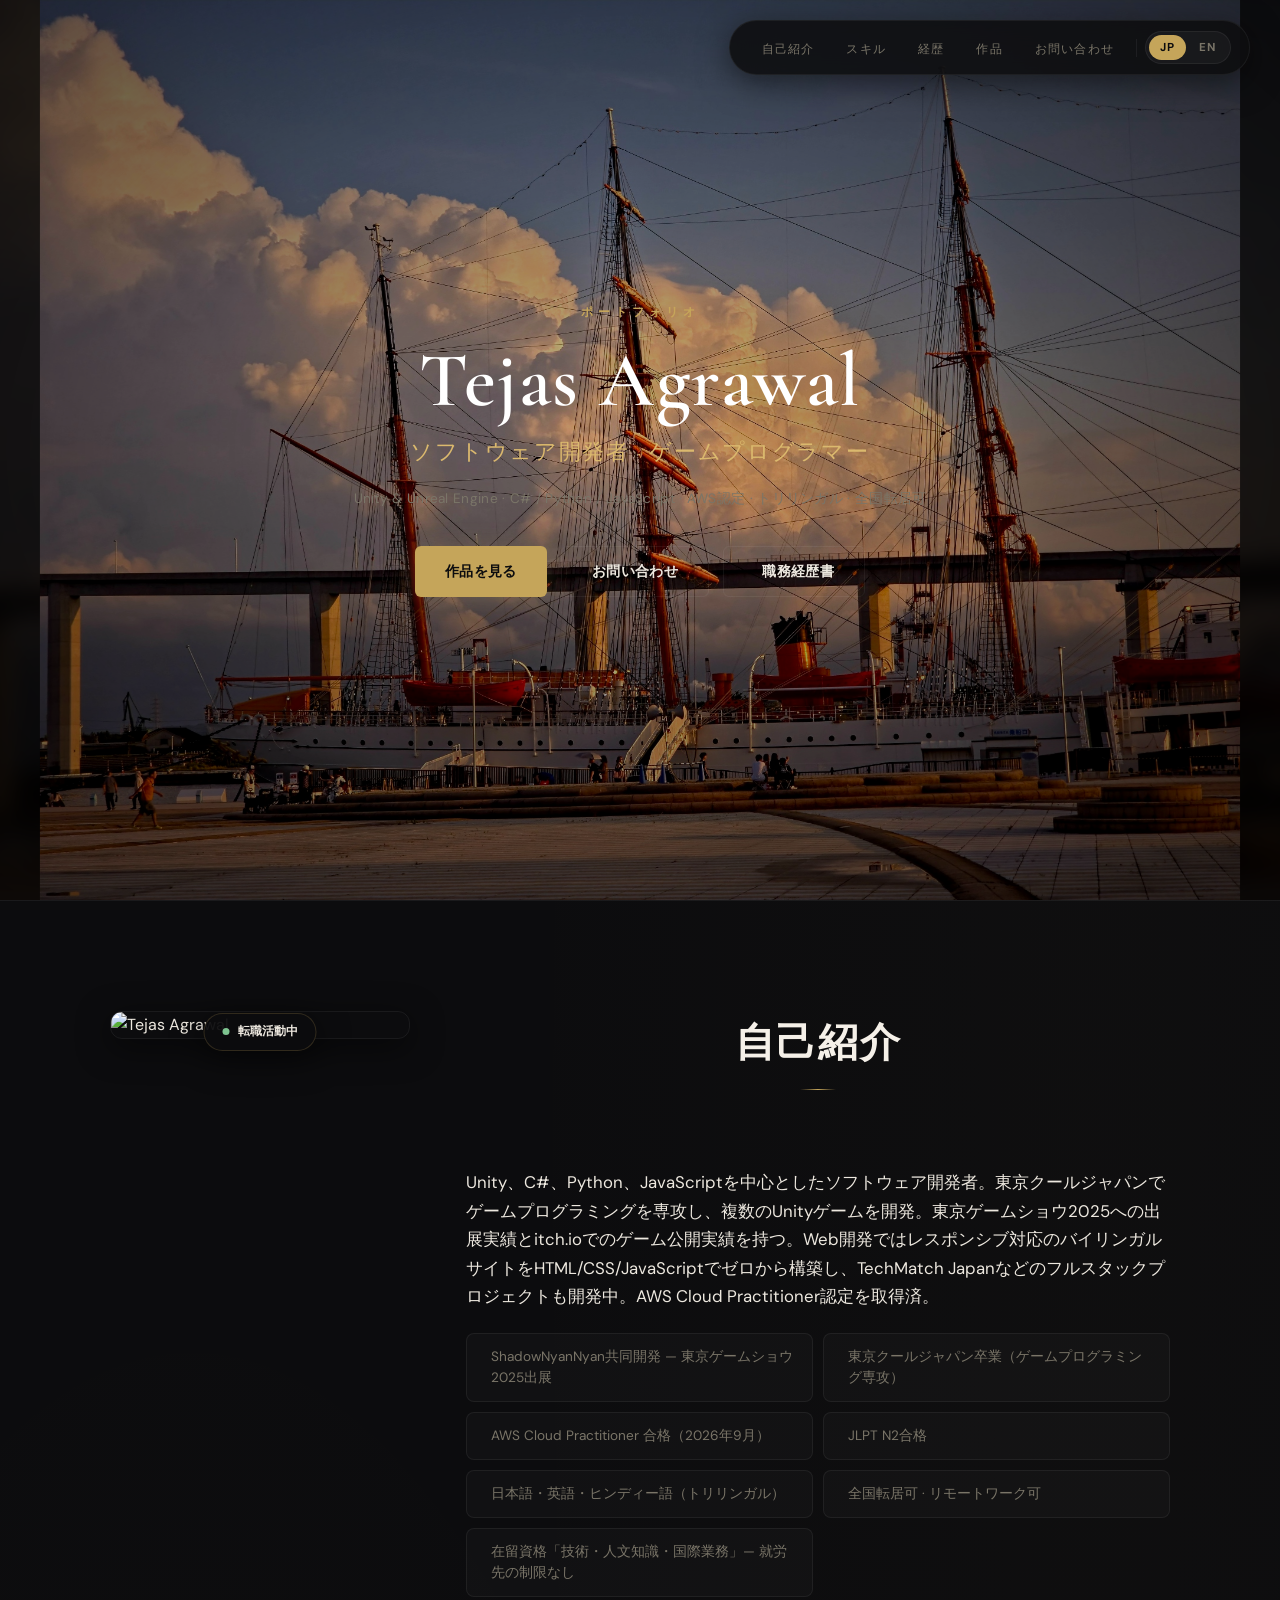
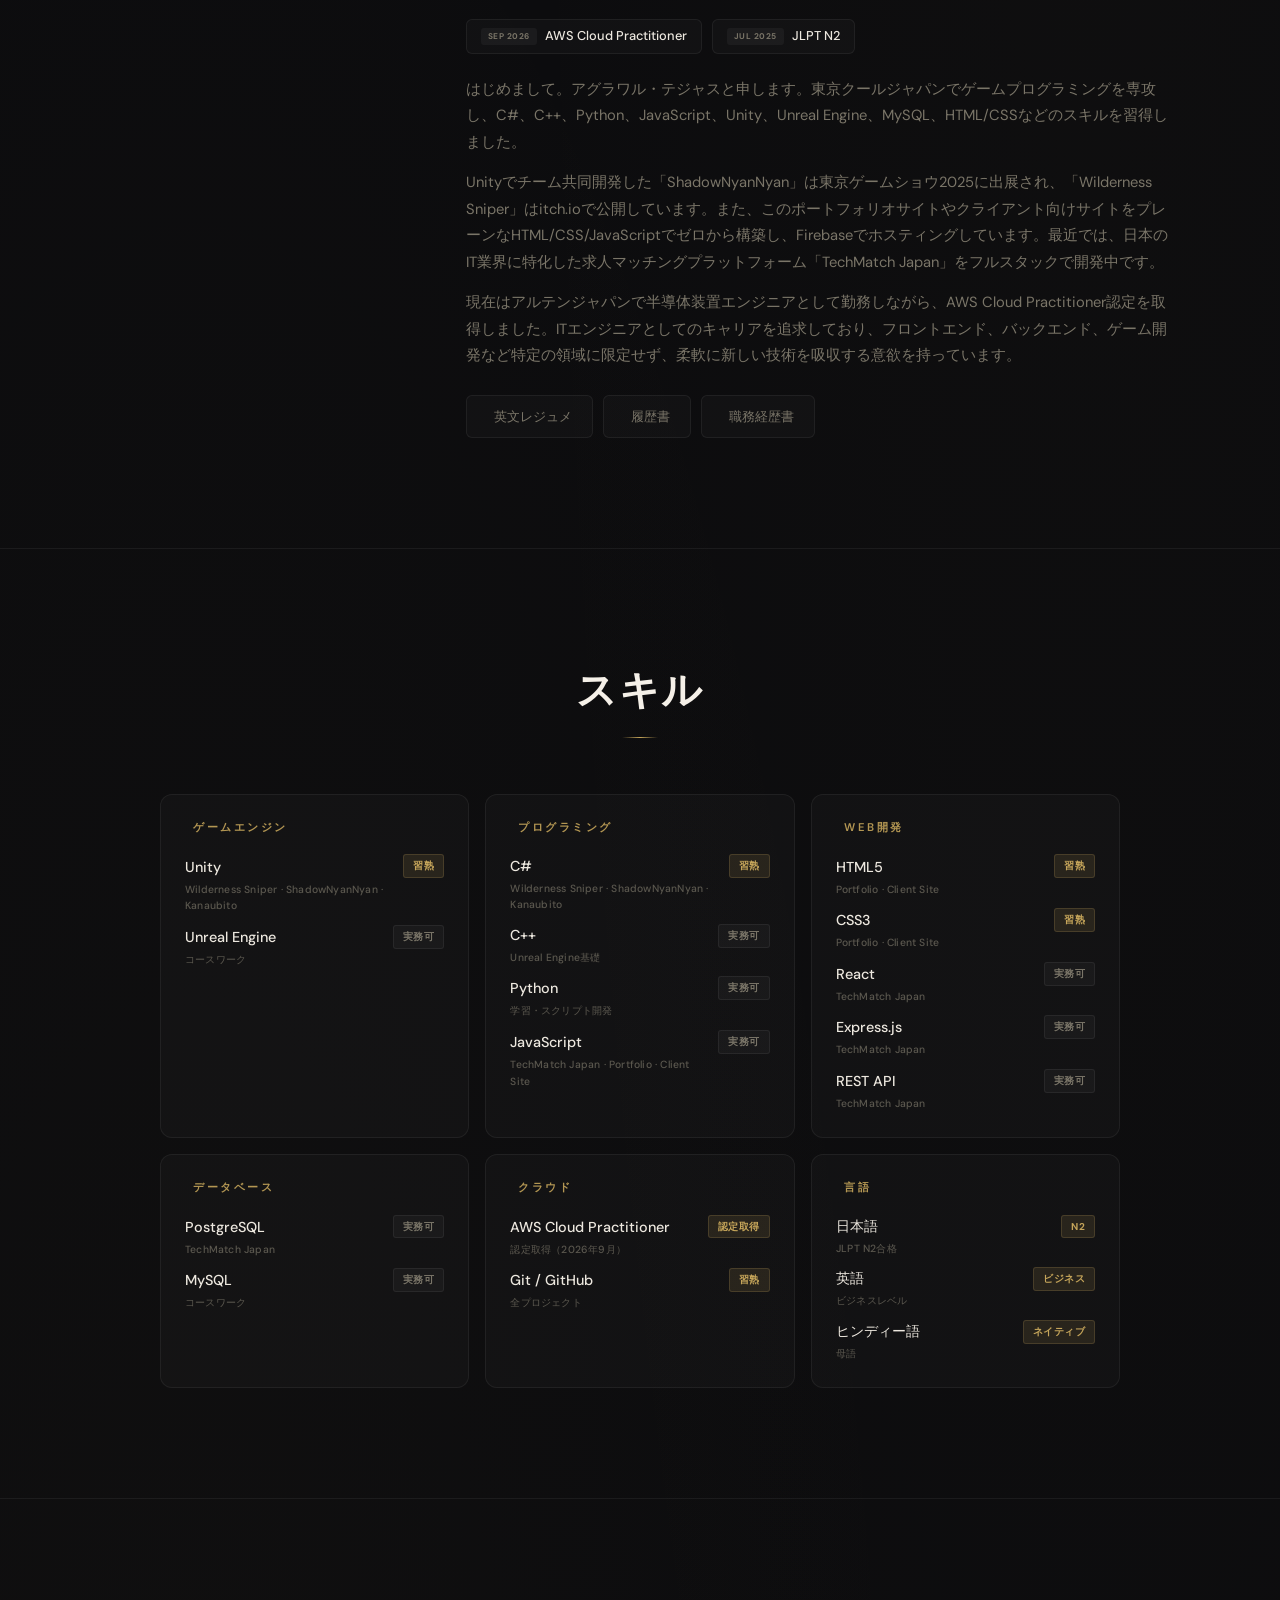
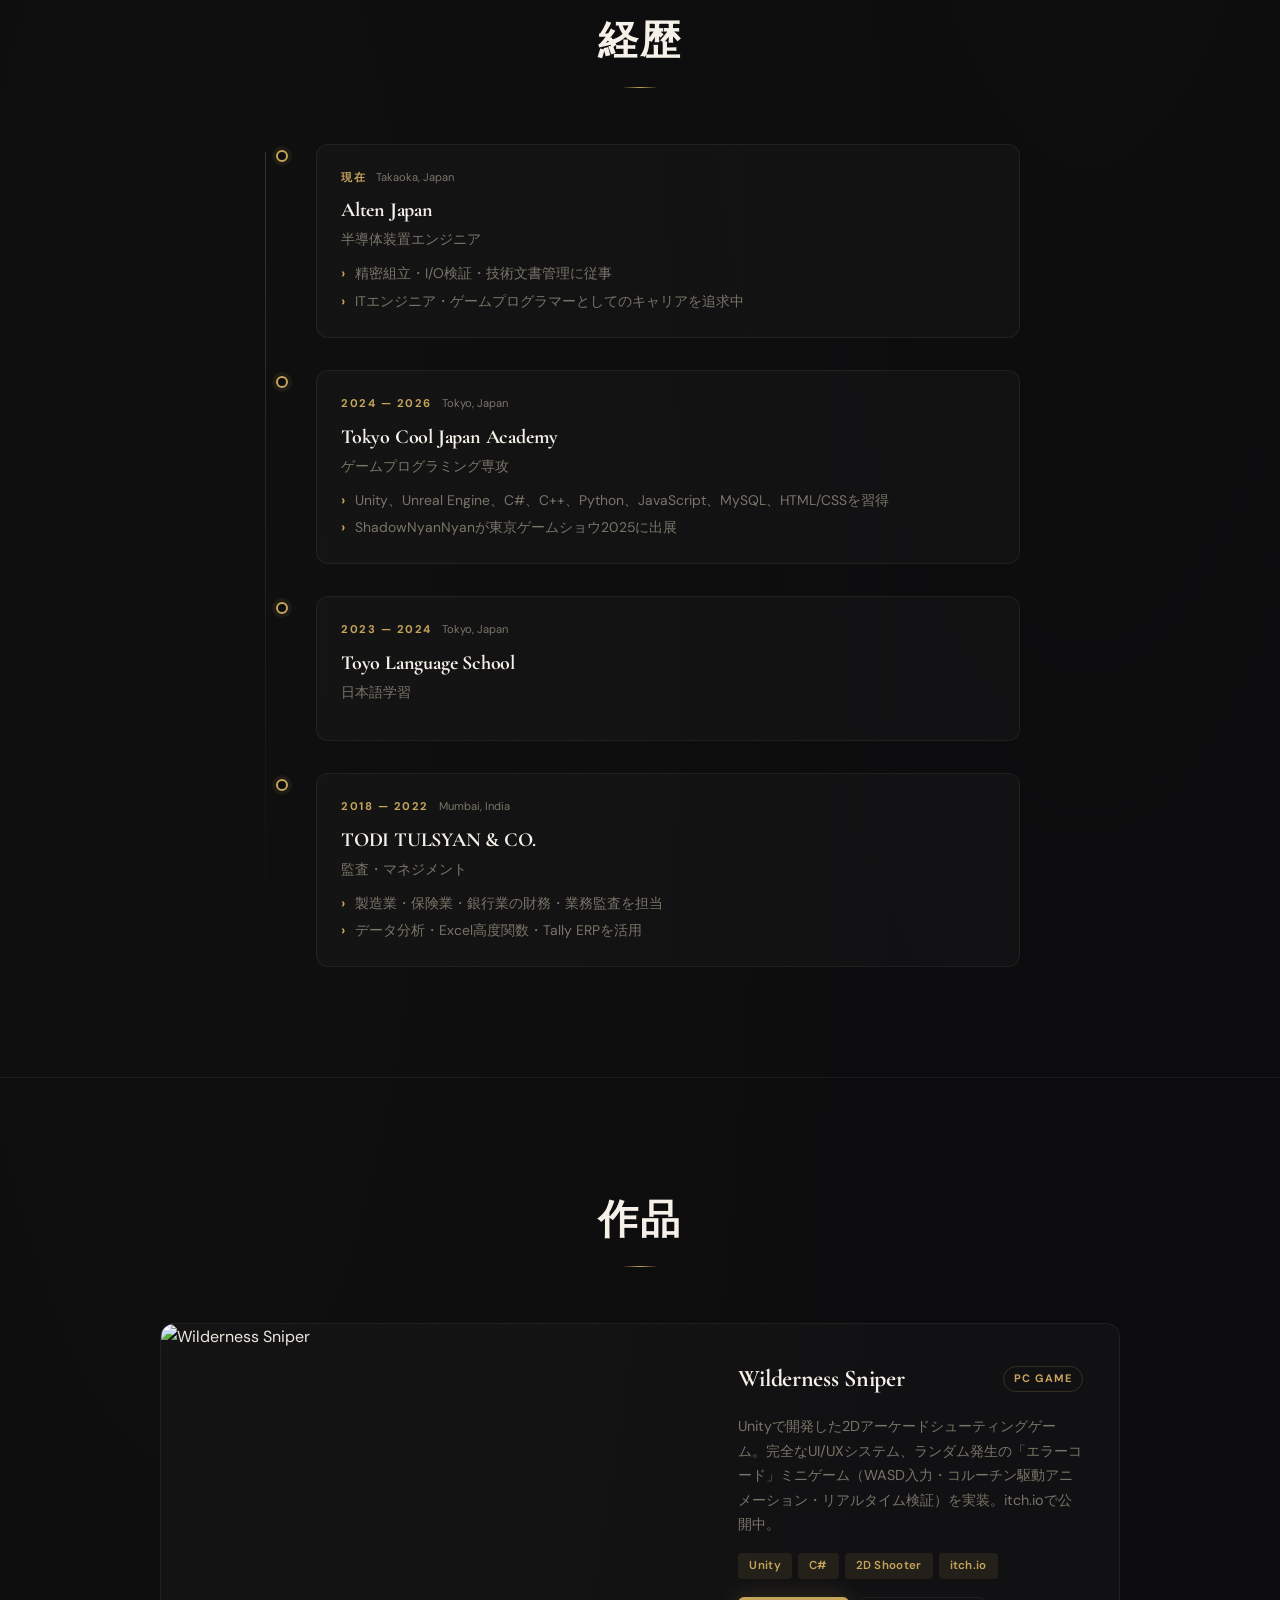
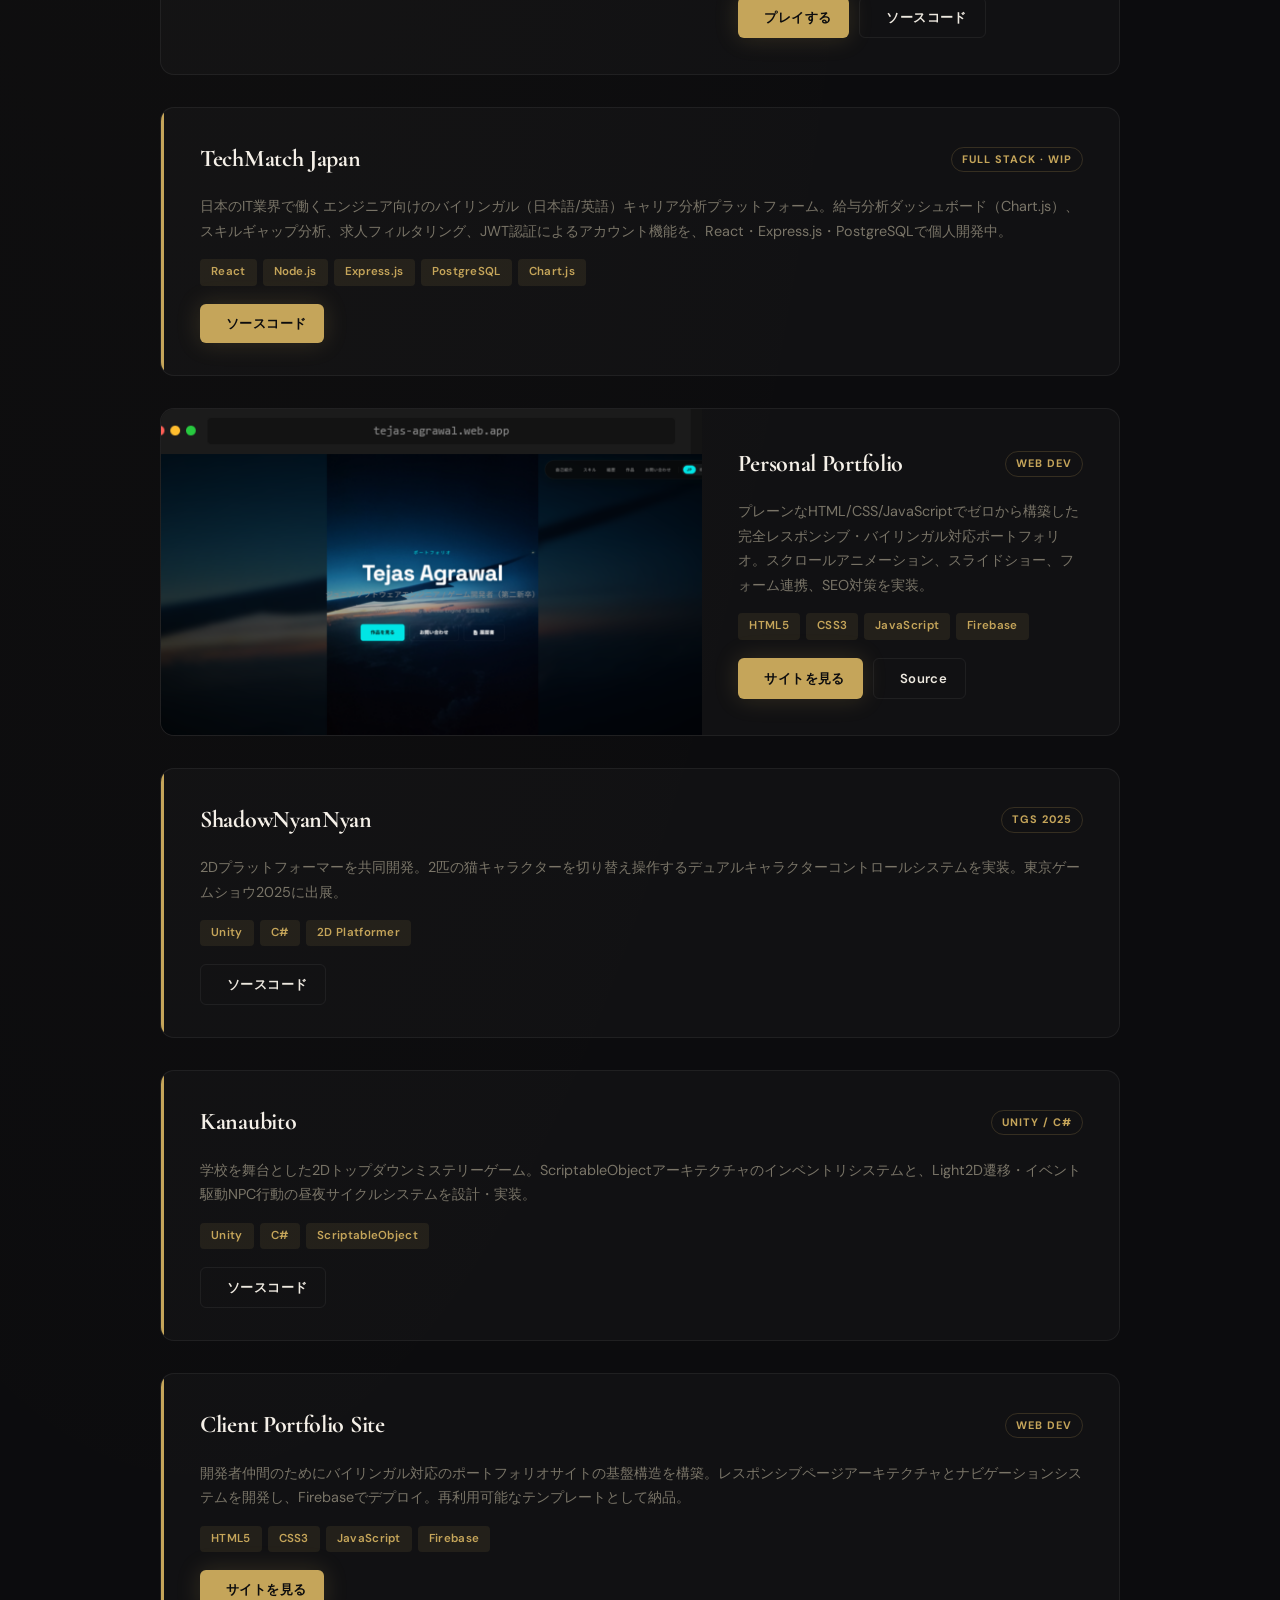
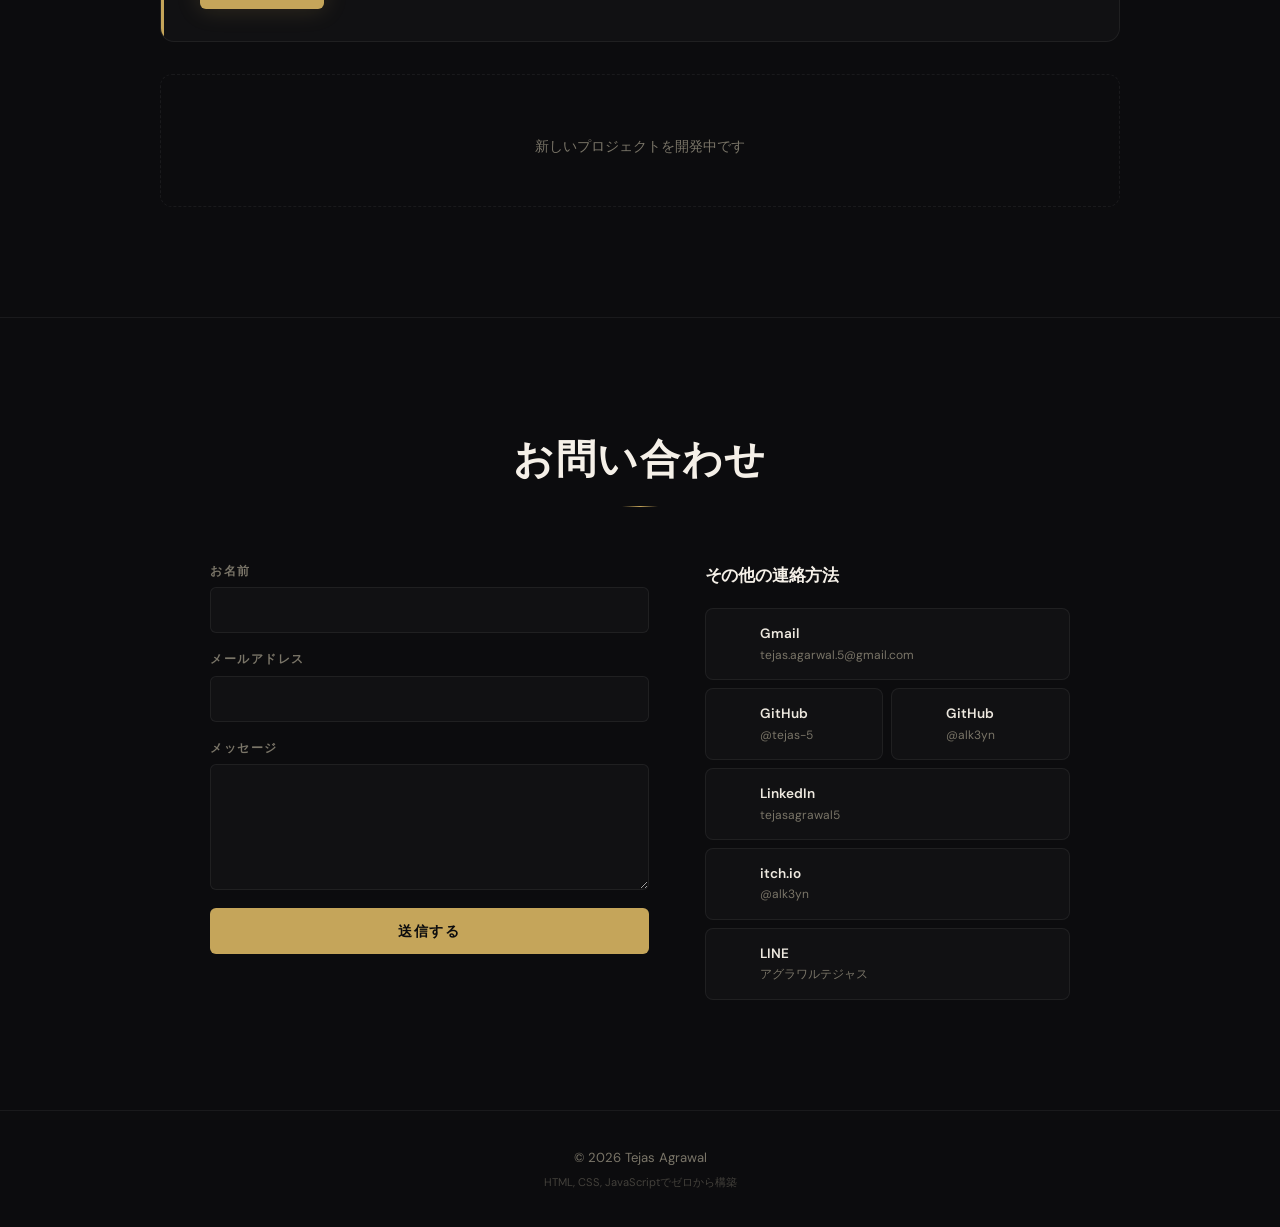
==== commit 246532fe: "Update index.html" ====
--- a/index.html
+++ b/index.html
@@ -135,7 +135,11 @@
   <link rel="apple-touch-icon" href="apple-touch-icon.webp">
 
   <noscript>
-    <style>.loading-screen { display: none !important; }</style>
+    <style>
+      .loading-screen {
+        display: none !important;
+      }
+    </style>
   </noscript>
 </head>
 
@@ -260,8 +264,7 @@
         </a>
         <a href="Tejas_Agrawal_Shokumukeirekisho.pdf" class="btn btn-outline" id="heroResumeBtn"
           data-href-ja="Tejas_Agrawal_Shokumukeirekisho.pdf" data-href-en="Tejas_Agrawal_Resume.pdf"
-          data-download-ja="職務経歴書_アグラワルテジャス.pdf" data-download-en="Tejas_Agrawal_CV.pdf"
-          download="職務経歴書_アグラワルテジャス.pdf">
+          data-download-ja="職務経歴書_アグラワルテジャス.pdf" data-download-en="Tejas_Agrawal_CV.pdf" download="職務経歴書_アグラワルテジャス.pdf">
           <i class="fas fa-file-download" aria-hidden="true"></i>
           <span class="lang-jp inline">職務経歴書</span>
           <span class="lang-en inline">Resume</span>
@@ -291,7 +294,8 @@
 
           <p class="about-hook">
             <span
-              class="lang-jp inline">Unity、C#、Python、JavaScriptを中心としたソフトウェア開発者。東京クールジャパンでゲームプログラミングを専攻し、複数のUnityゲームを開発。東京ゲームショウ2025への出展実績とitch.ioでのゲーム公開実績を持つ。Web開発ではレスポンシブ対応のバイリンガルサイトをHTML/CSS/JavaScriptでゼロから構築し、TechMatch Japanなどのフルスタックプロジェクトも開発中。AWS
+              class="lang-jp inline">Unity、C#、Python、JavaScriptを中心としたソフトウェア開発者。東京クールジャパンでゲームプログラミングを専攻し、複数のUnityゲームを開発。東京ゲームショウ2025への出展実績とitch.ioでのゲーム公開実績を持つ。Web開発ではレスポンシブ対応のバイリンガルサイトをHTML/CSS/JavaScriptでゼロから構築し、TechMatch
+              Japanなどのフルスタックプロジェクトも開発中。AWS
               Cloud Practitioner認定を取得済。</span>
             <span class="lang-en inline">Software developer working with Unity, C#, Python, and JavaScript.
               Trained in game programming at Tokyo Cool Japan with multiple shipped Unity projects — including a title
@@ -367,7 +371,8 @@
             <div class="lang-en">
               <p>Hi, I'm <span class="highlight">Tejas Agrawal</span>. I specialized in game programming at Tokyo Cool
                 Japan, acquiring skills in C#, C++, Python, JavaScript, Unity, Unreal Engine, MySQL, and HTML/CSS.</p>
-              <p>I co-developed <strong>ShadowNyanNyan</strong>, a Unity project exhibited at Tokyo Game Show 2025, and I
+              <p>I co-developed <strong>ShadowNyanNyan</strong>, a Unity project exhibited at Tokyo Game Show 2025, and
+                I
                 published <strong>Wilderness Sniper</strong> on itch.io. I also built this portfolio and a client site
                 entirely from scratch using plain HTML, CSS, and JavaScript — deployed via Firebase. I'm currently
                 building <strong>TechMatch Japan</strong>, a full-stack tech job matching platform for the Japanese IT
@@ -745,7 +750,8 @@
               <ul class="timeline-details">
                 <li>
                   <span class="lang-jp inline">Unity、Unreal Engine、C#、C++、Python、JavaScript、MySQL、HTML/CSSを習得</span>
-                  <span class="lang-en inline">Acquired Unity, Unreal Engine, C#, C++, Python, JavaScript, MySQL, HTML/CSS</span>
+                  <span class="lang-en inline">Acquired Unity, Unreal Engine, C#, C++, Python, JavaScript, MySQL,
+                    HTML/CSS</span>
                 </li>
                 <li>
                   <span class="lang-jp inline">ShadowNyanNyanが東京ゲームショウ2025に出展</span>
@@ -785,7 +791,8 @@
               <ul class="timeline-details">
                 <li>
                   <span class="lang-jp inline">製造業・保険業・銀行業の財務・業務監査を担当</span>
-                  <span class="lang-en inline">Financial and operational audits across manufacturing, insurance, and banking</span>
+                  <span class="lang-en inline">Financial and operational audits across manufacturing, insurance, and
+                    banking</span>
                 </li>
                 <li>
                   <span class="lang-jp inline">データ分析・Excel高度関数・Tally ERPを活用</span>
@@ -846,7 +853,9 @@
                 </a>
                 <a href="https://github.com/tejas-5/wilderness-sniper" target="_blank" rel="noopener noreferrer"
                   class="btn btn-outline btn-small">
-                  <i class="fab fa-github" aria-hidden="true"></i> Source
+                  <i class="fab fa-github" aria-hidden="true"></i>
+                  <span class="lang-jp inline">ソースコード</span>
+                  <span class="lang-en inline">Source</span>
                 </a>
               </div>
             </div>
@@ -1090,7 +1099,8 @@
             <div class="social-links-vertical">
               <a href="mailto:tejas.agarwal.5@gmail.com" class="social-card" aria-label="Send email">
                 <i class="fas fa-envelope" aria-hidden="true"></i>
-                <div><span class="social-name">Gmail</span><span class="social-handle">tejas.agarwal.5@gmail.com</span></div>
+                <div><span class="social-name">Gmail</span><span class="social-handle">tejas.agarwal.5@gmail.com</span>
+                </div>
               </a>
               <div class="social-github-row">
                 <a href="https://github.com/tejas-5" target="_blank" rel="noopener noreferrer" class="social-card"
@@ -1115,13 +1125,13 @@
                 <i class="fab fa-linkedin" aria-hidden="true"></i>
                 <div><span class="social-name">LinkedIn</span><span class="social-handle">tejasagrawal5</span></div>
               </a>
-              <a href="https://alk3yn.itch.io/" target="_blank" rel="noopener noreferrer"
-                class="social-card" aria-label="itch.io profile">
+              <a href="https://alk3yn.itch.io/" target="_blank" rel="noopener noreferrer" class="social-card"
+                aria-label="itch.io profile">
                 <i class="fab fa-itch-io" aria-hidden="true"></i>
                 <div><span class="social-name">itch.io</span><span class="social-handle">@alk3yn</span></div>
               </a>
-              <a href="https://line.me/ti/p/rDzdAlh-gL" target="_blank" rel="noopener noreferrer"
-                class="social-card" aria-label="LINE">
+              <a href="https://line.me/ti/p/rDzdAlh-gL" target="_blank" rel="noopener noreferrer" class="social-card"
+                aria-label="LINE">
                 <i class="fab fa-line" aria-hidden="true"></i>
                 <div>
                   <span class="social-name">LINE</span>
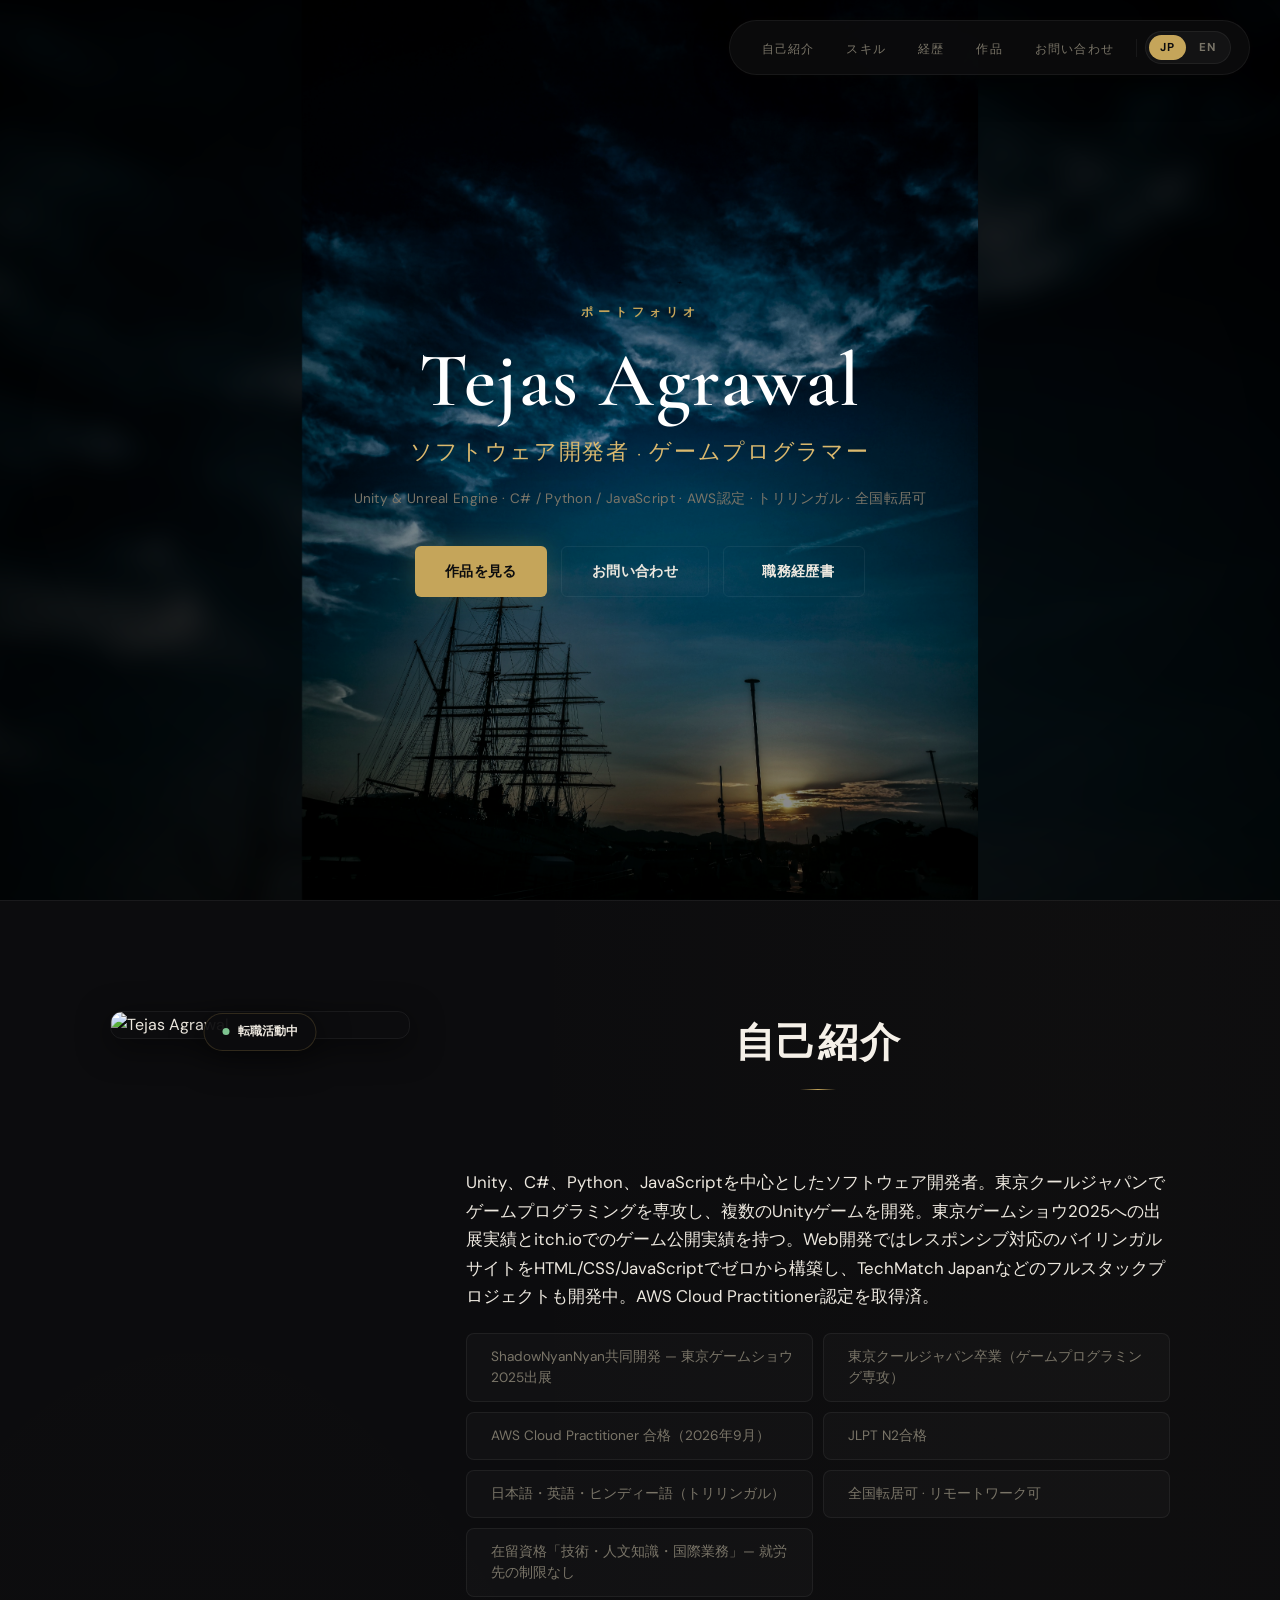
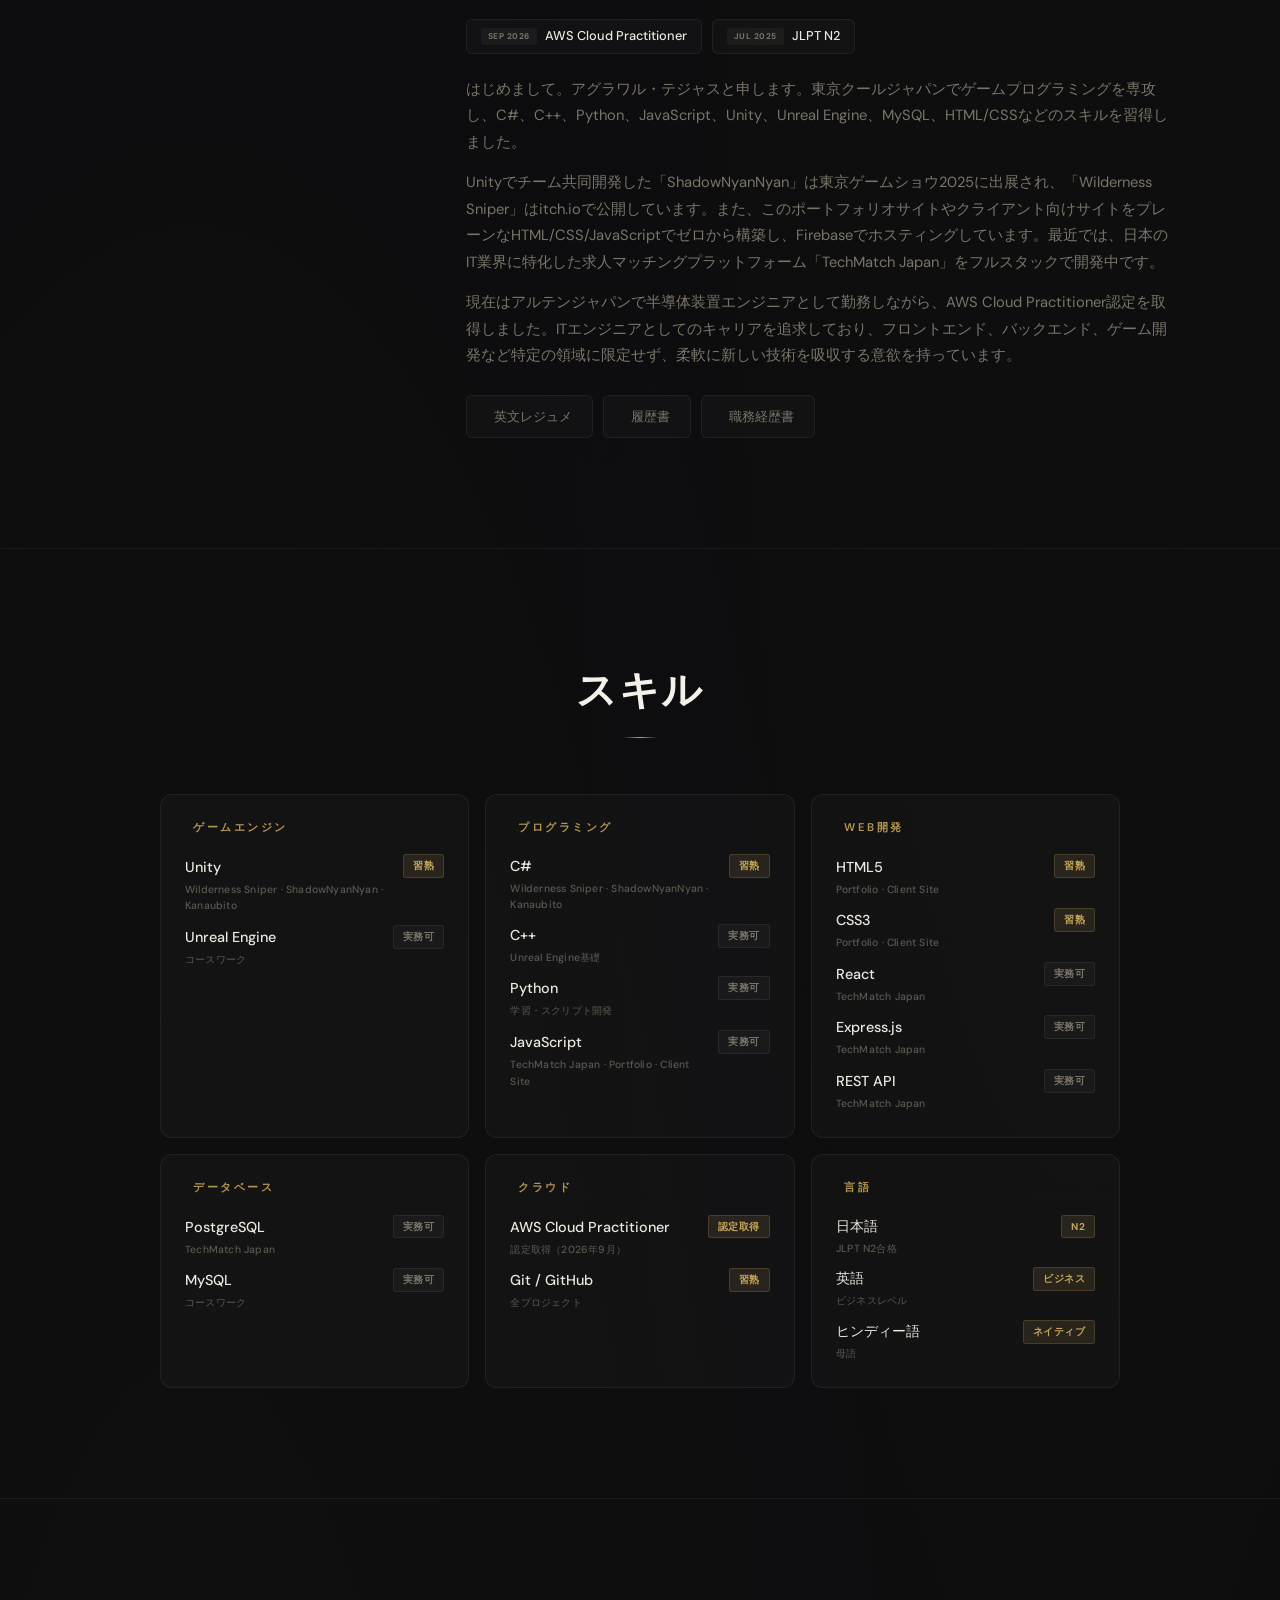
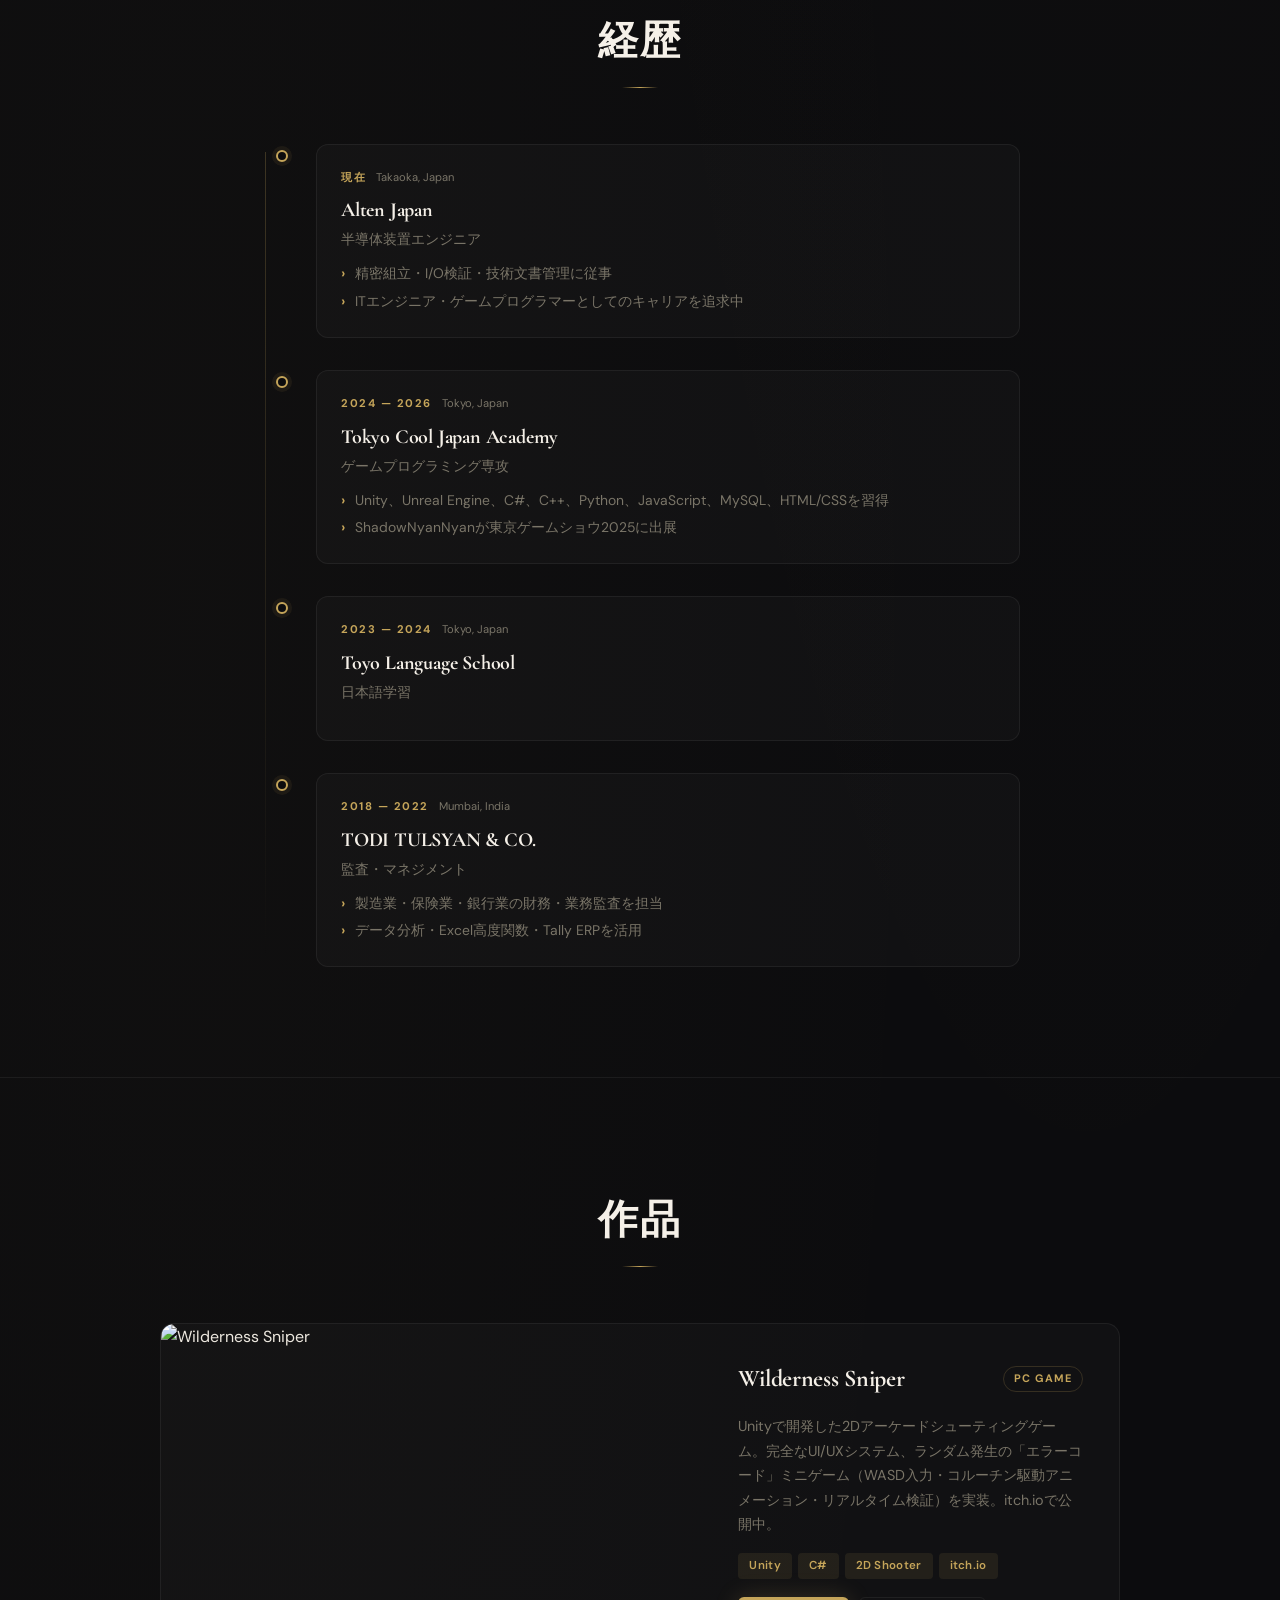
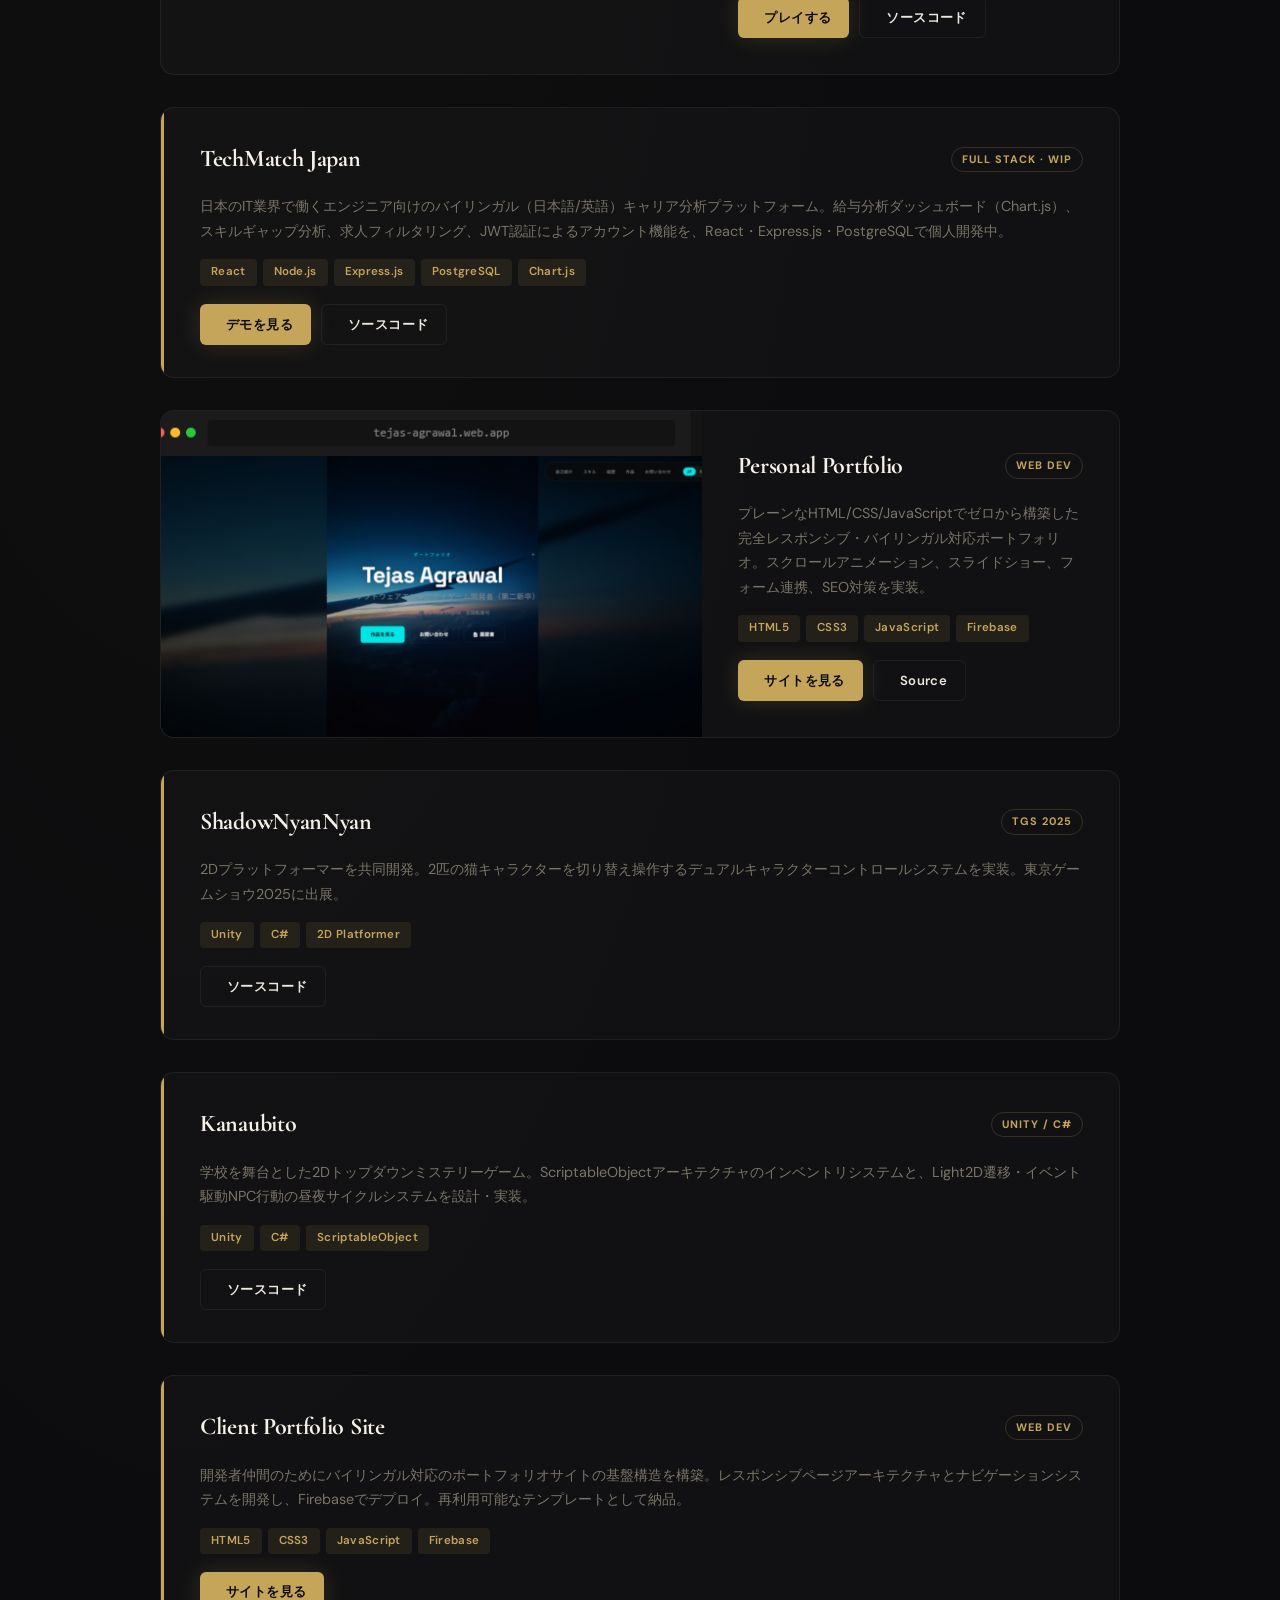
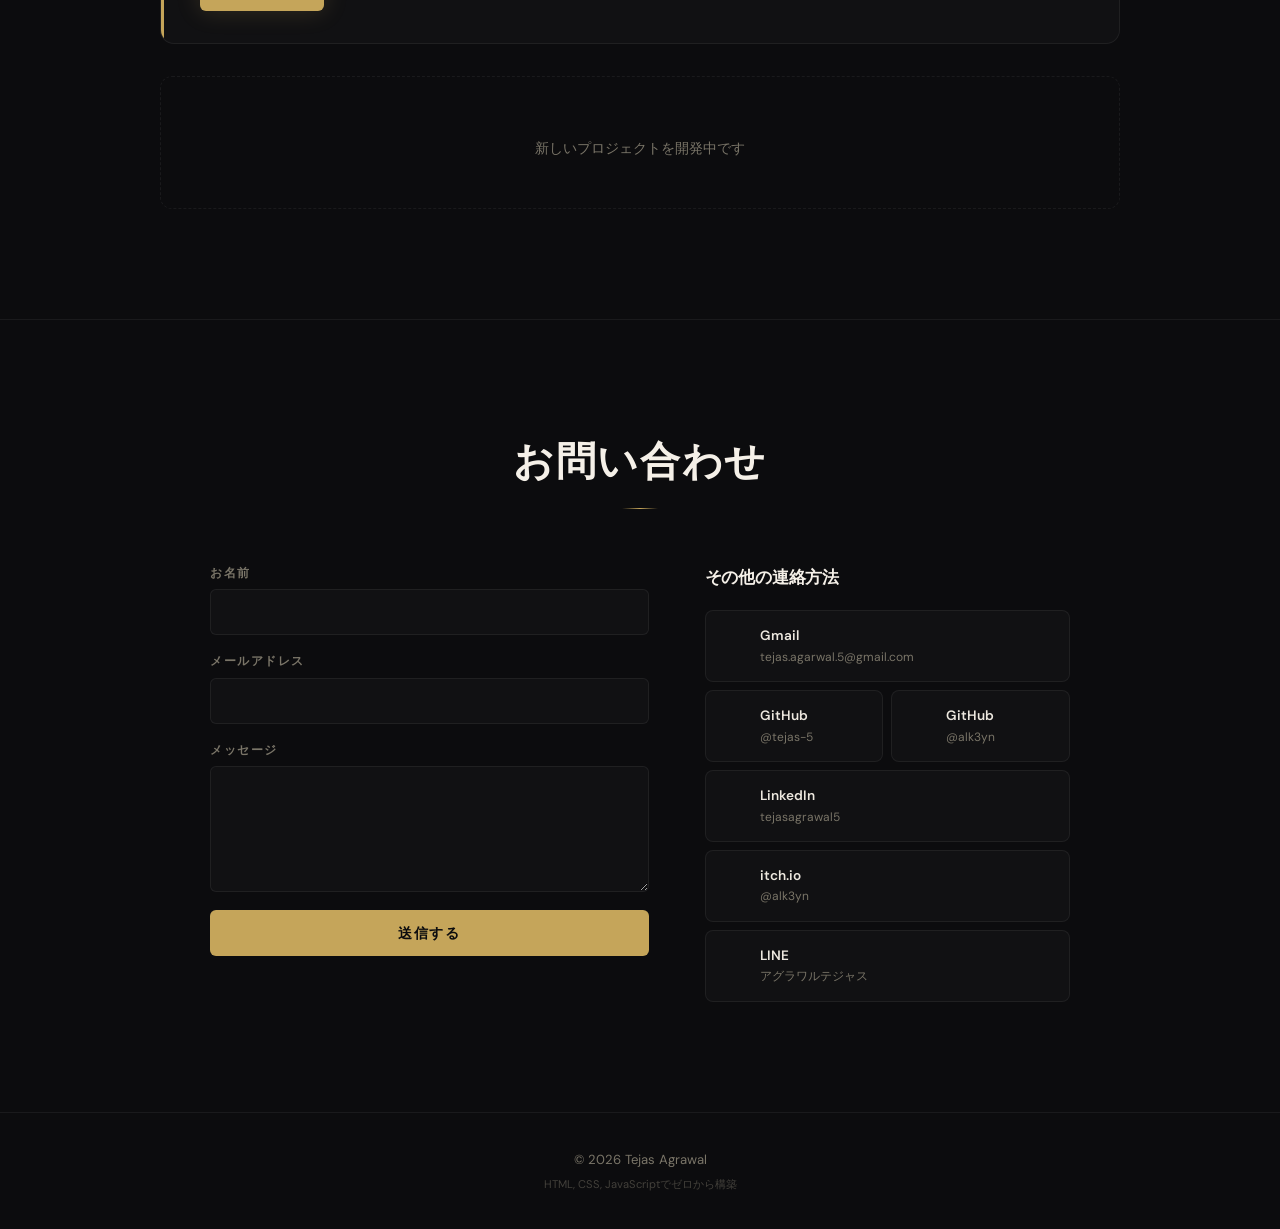
==== commit b38c6c5d: "updated live site" ====
--- a/index.html
+++ b/index.html
@@ -103,7 +103,8 @@
         "@type": "WebApplication",
         "name": "TechMatch Japan",
         "description": "Bilingual (JP/EN) IT career intelligence platform: salary analytics, job filtering, skill gap analyzer and JWT accounts, built solo with React, Express and PostgreSQL. In active development.",
-        "url": "https://github.com/alk3yn/techmatch-japan",
+        "url": "https://d3laf37ajd6nv0.cloudfront.net/",
+        "sameAs": "https://github.com/alk3yn/techmatch-japan",
         "applicationCategory": "WebApplication",
         "author": { "@id": "https://tejas-agrawal.web.app/#person" }
       },
@@ -883,13 +884,18 @@
                 <span class="project-tag">Chart.js</span>
               </div>
               <div class="project-links">
+                <a href="https://d3laf37ajd6nv0.cloudfront.net/" target="_blank" rel="noopener noreferrer"
+                  class="btn btn-primary btn-small">
+                  <i class="fas fa-globe" aria-hidden="true"></i>
+                  <span class="lang-jp inline">デモを見る</span>
+                  <span class="lang-en inline">Live Demo</span>
+                </a>
                 <a href="https://github.com/alk3yn/techmatch-japan" target="_blank" rel="noopener noreferrer"
-                  class="btn btn-primary btn-small">
+                  class="btn btn-outline btn-small">
                   <i class="fab fa-github" aria-hidden="true"></i>
                   <span class="lang-jp inline">ソースコード</span>
                   <span class="lang-en inline">Source</span>
                 </a>
-                <!-- Add live demo link after deployment -->
               </div>
             </div>
           </article>
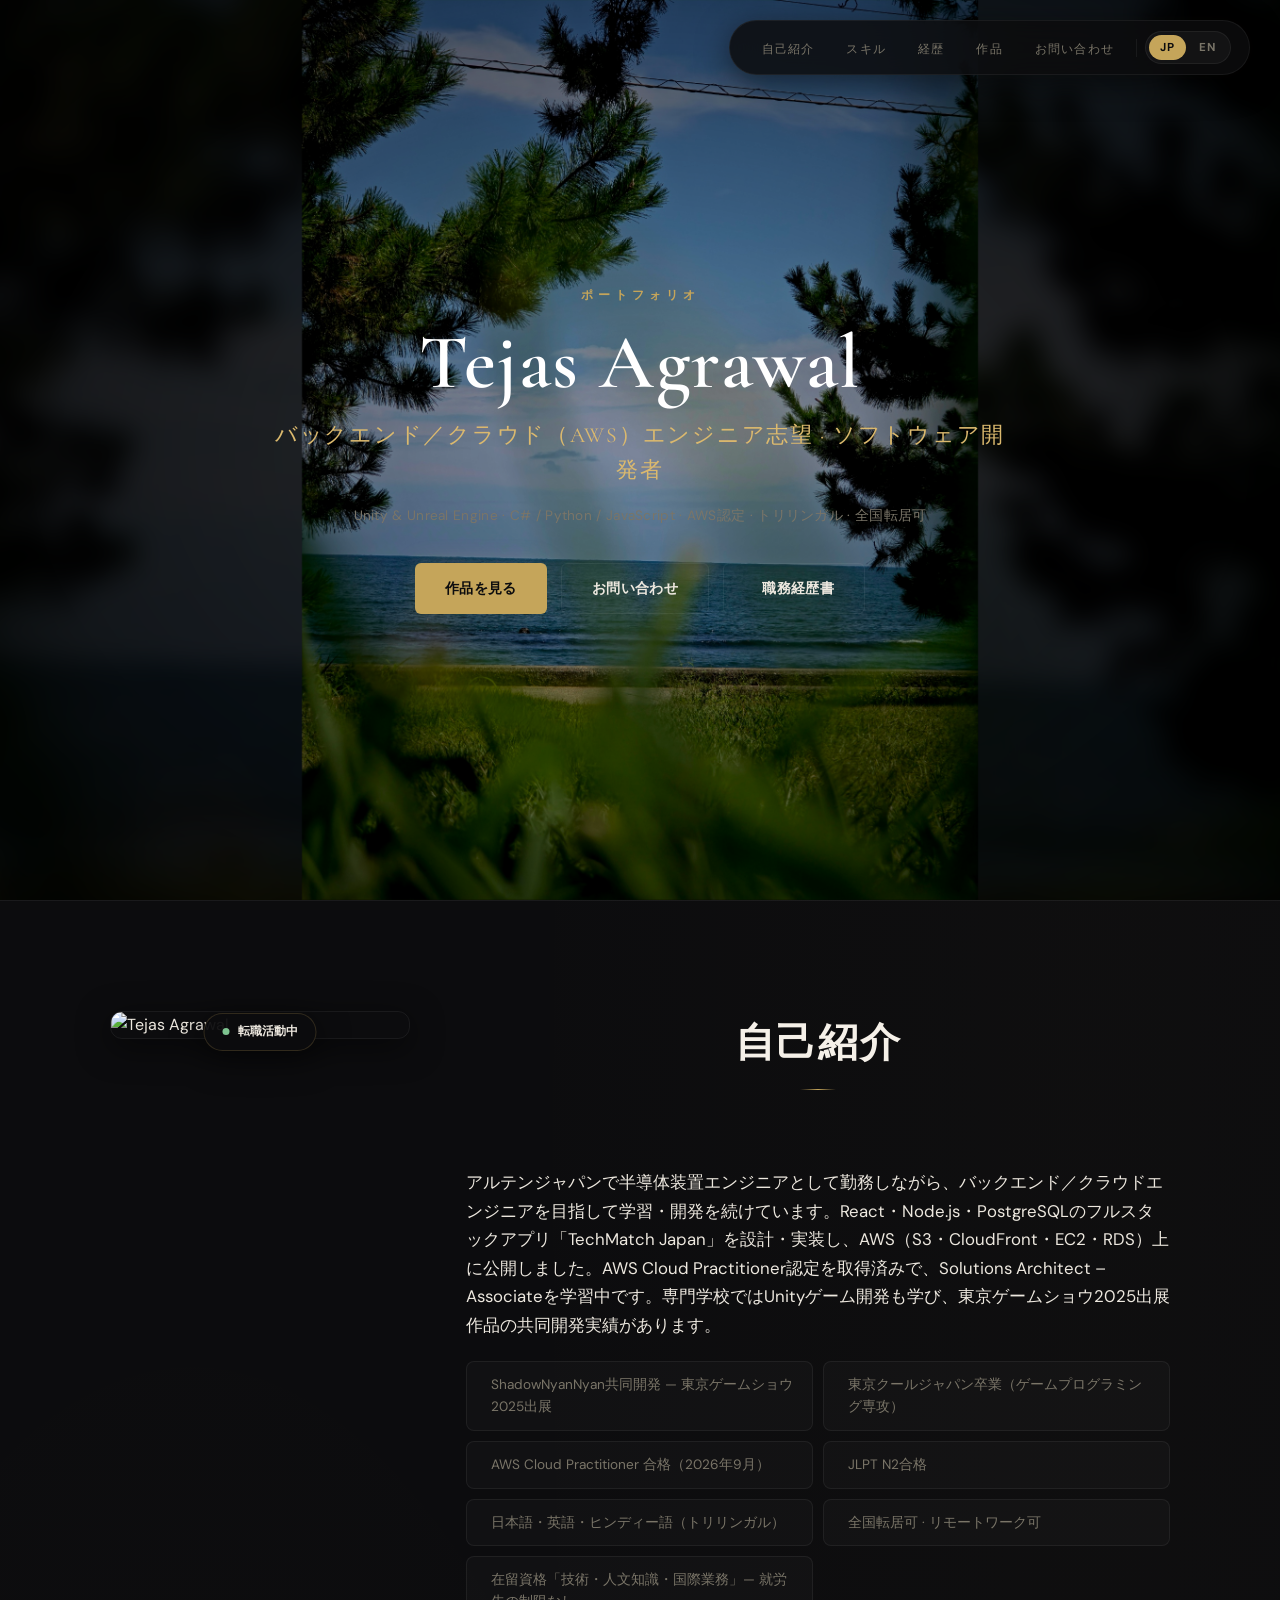
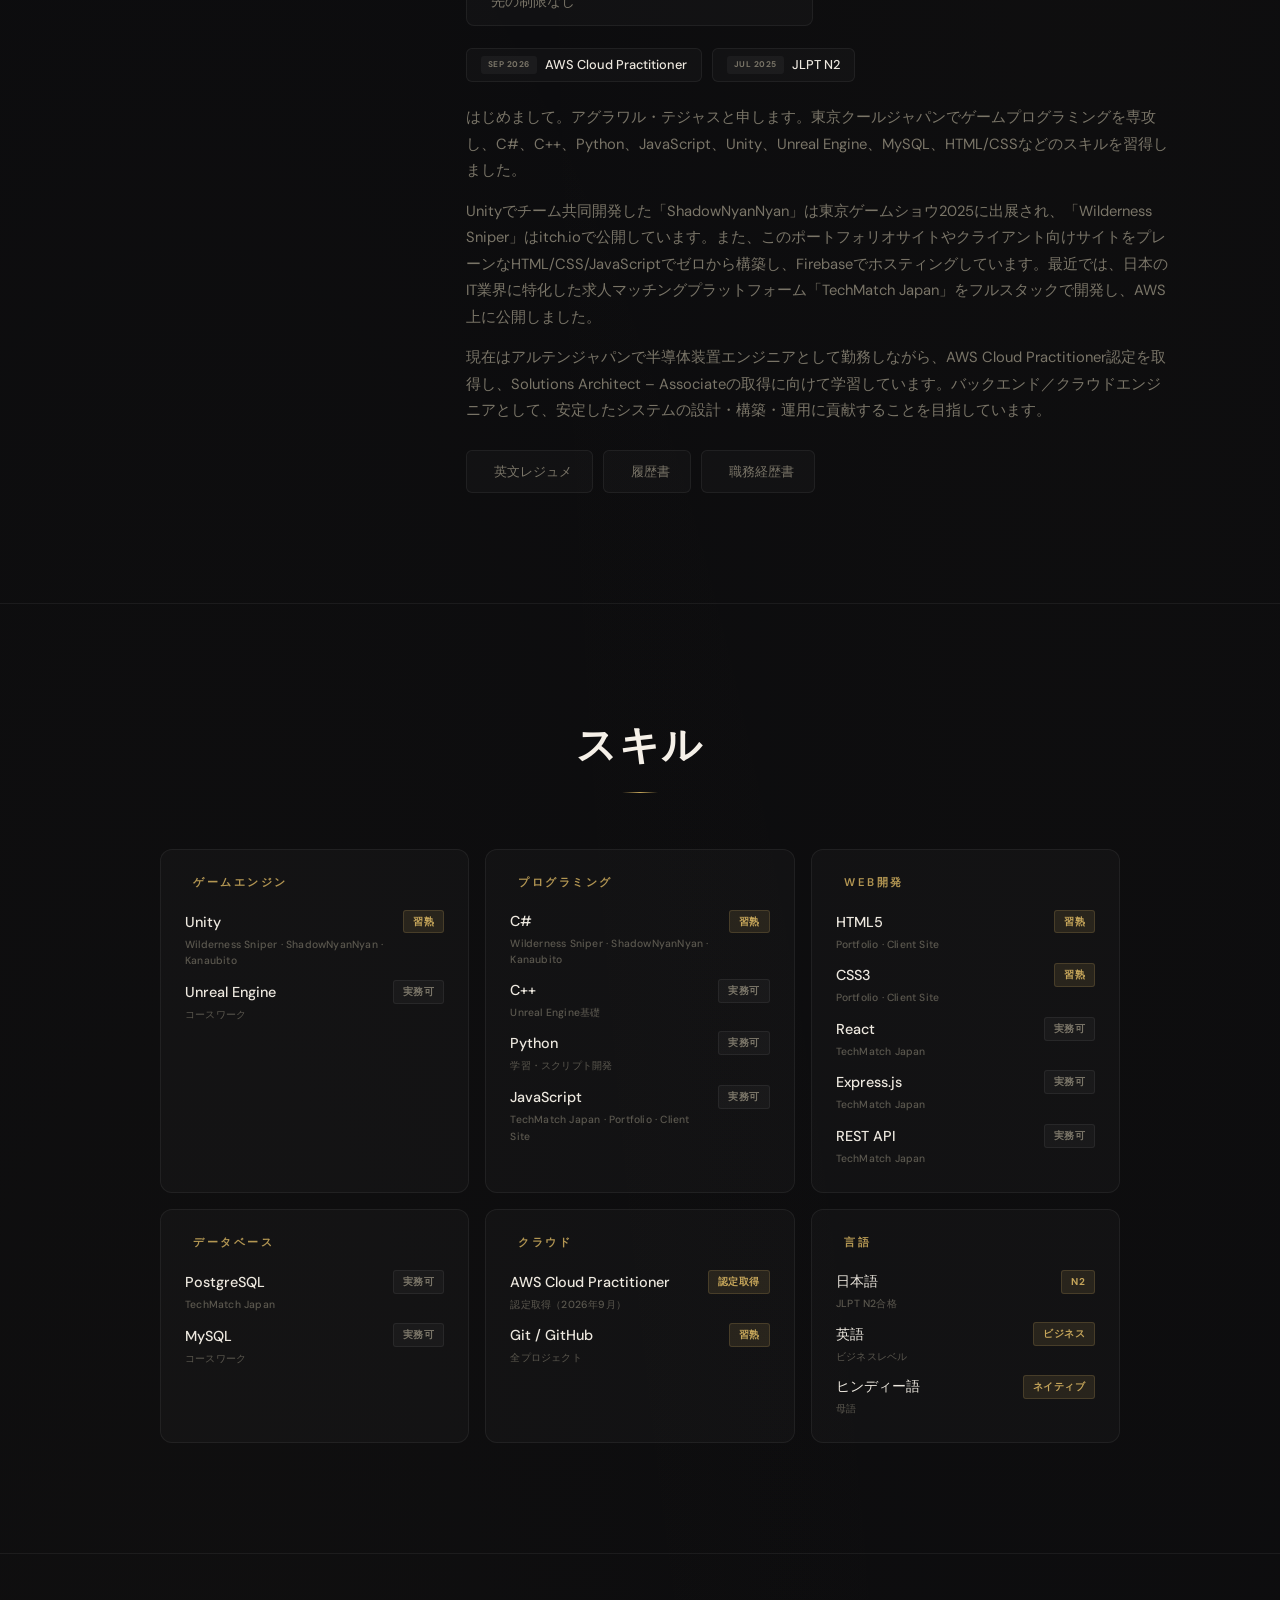
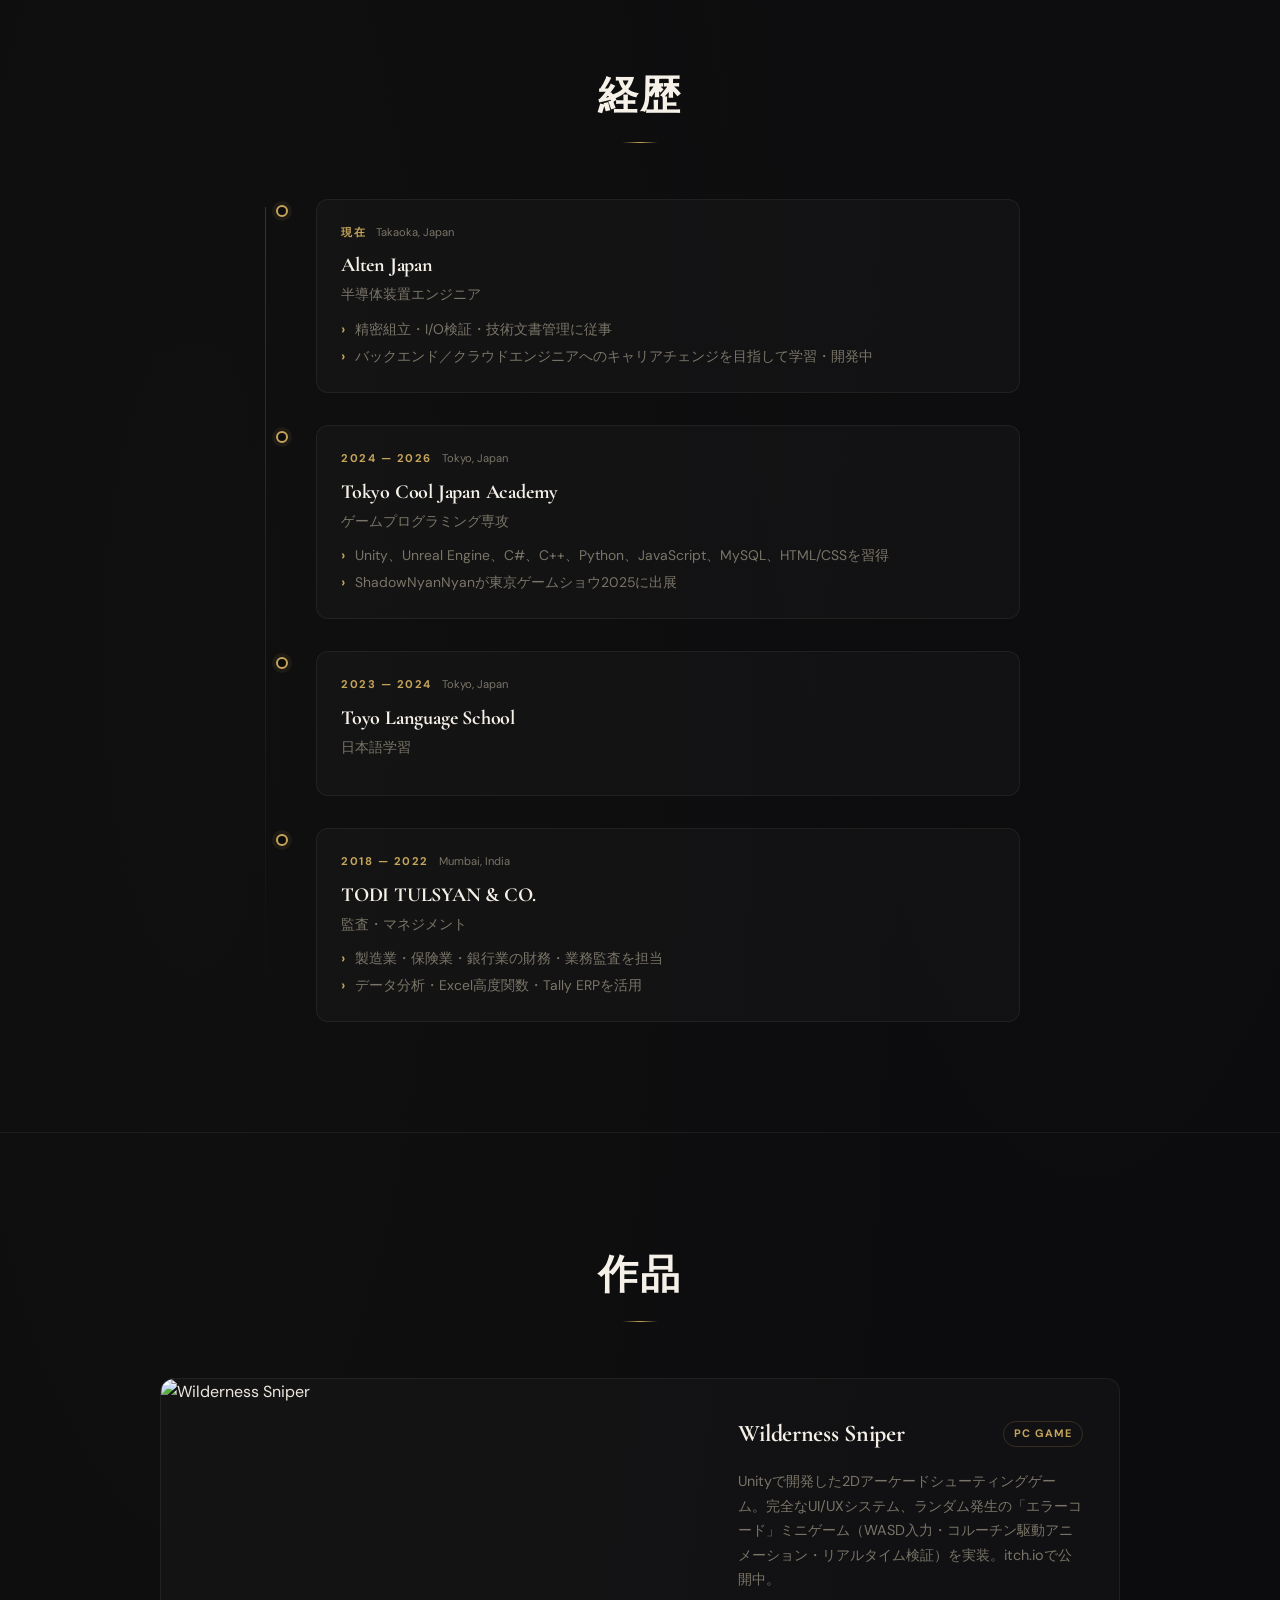
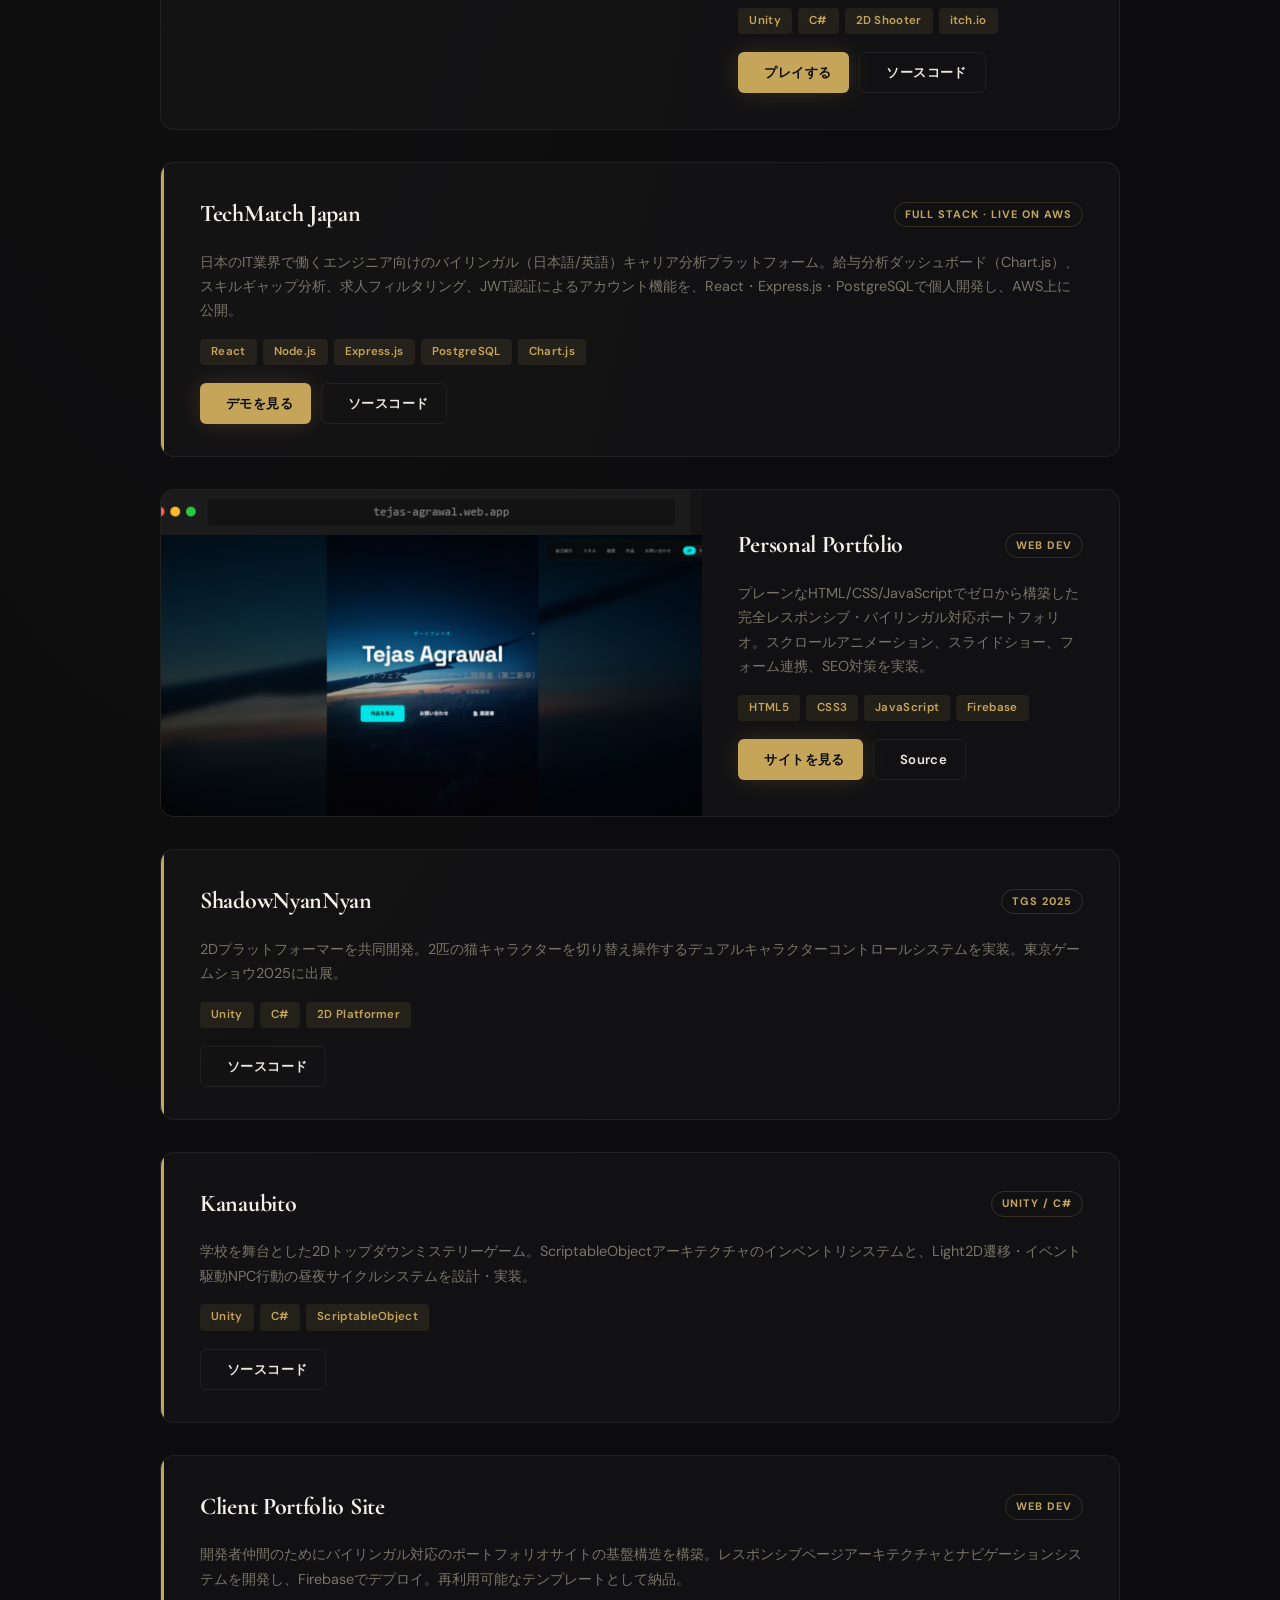
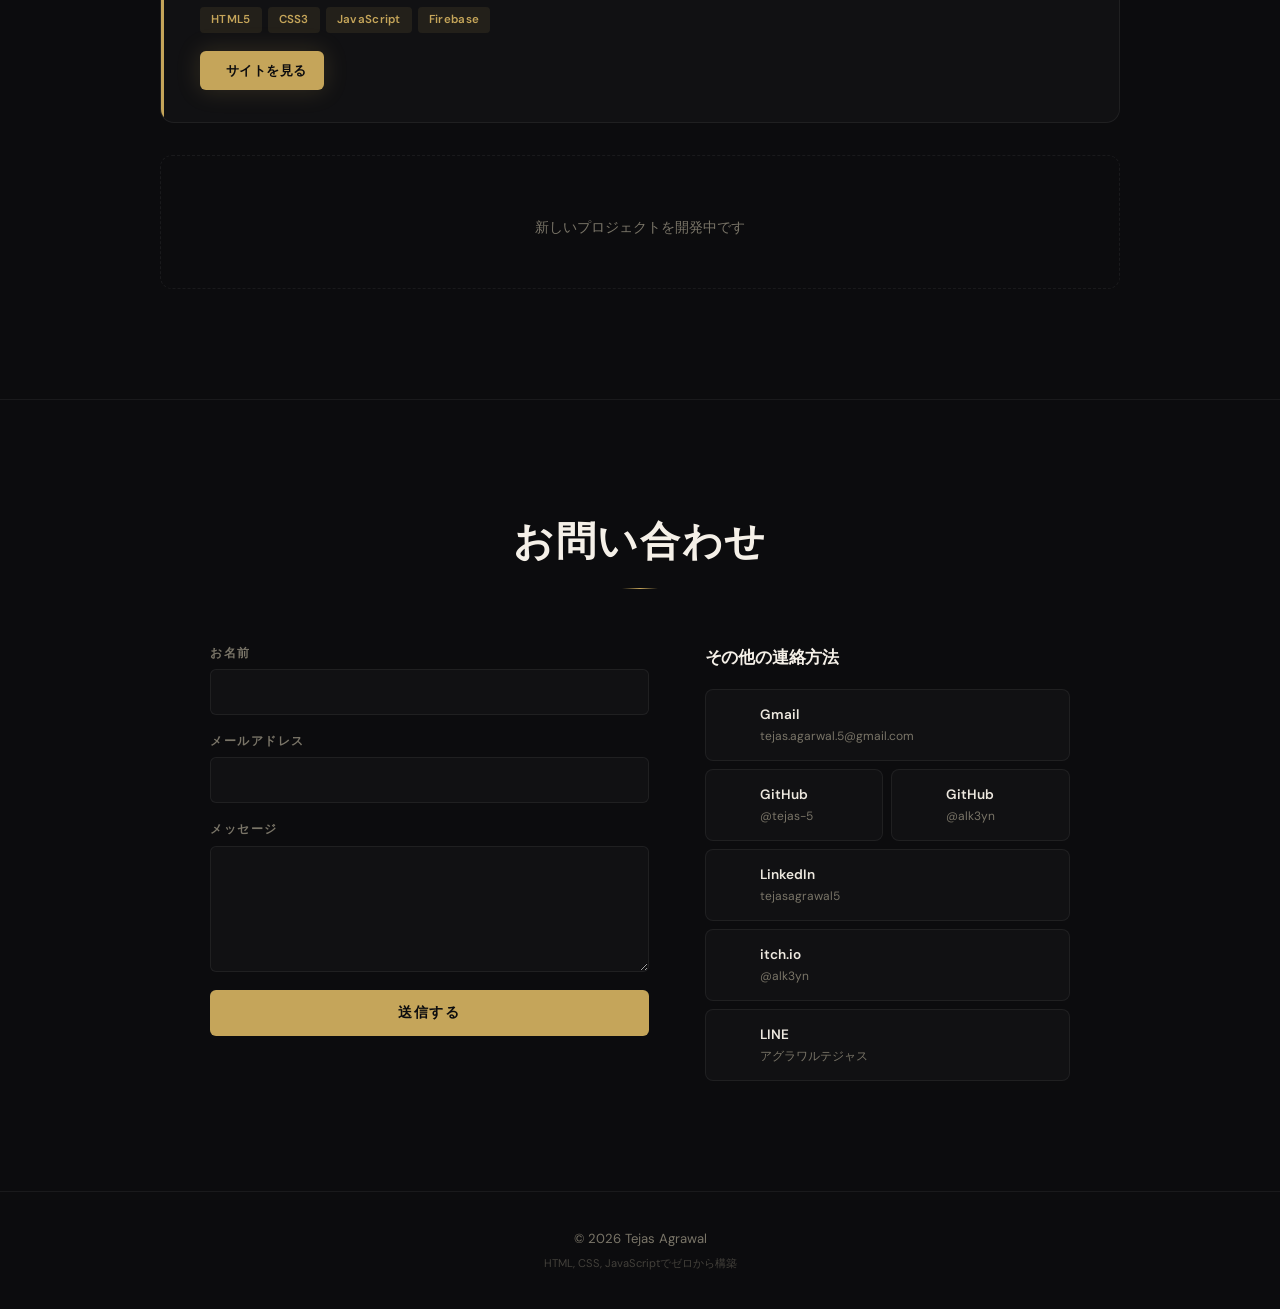
==== commit 9ef87c75: "update" ====
--- a/index.html
+++ b/index.html
@@ -8,7 +8,7 @@
   <meta name="theme-color" content="#0c0c0e">
 
   <meta name="description"
-    content="テジャス・アグラワルのポートフォリオ。Unity/C#/Web開発、AWS認定、TGS 2025出展作品を共同開発。 | Portfolio of Tejas Agrawal — Unity, Web Dev, AWS Certified, co-developer of a TGS 2025 exhibited title.">
+    content="テジャス・アグラワルのポートフォリオ。バックエンド／クラウド（AWS）エンジニア志望。React・Node.js・PostgreSQLのフルスタックアプリをAWSに公開、AWS認定取得、TGS 2025出展作品を共同開発。 | Portfolio of Tejas Agrawal — aspiring backend & cloud (AWS) engineer. Full-stack app deployed on AWS, AWS Certified Cloud Practitioner, co-developer of a TGS 2025 exhibited title.">
   <meta name="keywords"
     content="Tejas Agrawal, game developer, Unity, Unreal Engine, web developer, C#, JavaScript, Python, HTML, CSS, MySQL, TechMatch Japan, ゲーム開発, エンジニア, 富山">
   <meta name="author" content="Tejas Agrawal">
@@ -18,9 +18,9 @@
   <link rel="alternate" hreflang="en" href="https://tejas-agrawal.web.app/?lang=en">
   <link rel="alternate" hreflang="x-default" href="https://tejas-agrawal.web.app/">
 
-  <meta property="og:title" content="Tejas Agrawal — Software Developer & Game Programmer">
+  <meta property="og:title" content="Tejas Agrawal — Backend & Cloud (AWS) Engineer">
   <meta property="og:description"
-    content="Portfolio showcasing Unity game development, full-stack web projects, and cloud engineering. Co-developer of a title exhibited at Tokyo Game Show 2025.">
+    content="Aspiring backend and cloud engineer: a full-stack app deployed on AWS, Unity game projects, and a title exhibited at Tokyo Game Show 2025.">
   <meta property="og:type" content="website">
   <meta property="og:url" content="https://tejas-agrawal.web.app/">
   <meta property="og:image" content="https://tejas-agrawal.web.app/og-image.jpg">
@@ -35,7 +35,7 @@
     "@type": "Person",
     "@id": "https://tejas-agrawal.web.app/#person",
     "name": "Tejas Agrawal",
-    "jobTitle": "Software Developer & Game Programmer",
+    "jobTitle": "Backend & Cloud (AWS) Engineer",
     "url": "https://tejas-agrawal.web.app/",
     "image": "https://tejas-agrawal.web.app/profile1.jpg",
     "address": {
@@ -102,7 +102,7 @@
       {
         "@type": "WebApplication",
         "name": "TechMatch Japan",
-        "description": "Bilingual (JP/EN) IT career intelligence platform: salary analytics, job filtering, skill gap analyzer and JWT accounts, built solo with React, Express and PostgreSQL. In active development.",
+        "description": "Bilingual (JP/EN) IT career intelligence platform: salary analytics, job filtering, skill gap analyzer and JWT accounts, built solo with React, Express and PostgreSQL. Deployed on AWS.",
         "url": "https://d3laf37ajd6nv0.cloudfront.net/",
         "sameAs": "https://github.com/alk3yn/techmatch-japan",
         "applicationCategory": "WebApplication",
@@ -120,7 +120,7 @@
   }
   </script>
 
-  <title>Tejas Agrawal | Software Developer &amp; Game Programmer</title>
+  <title>Tejas Agrawal | Backend &amp; Cloud (AWS) Engineer</title>
 
   <link rel="preconnect" href="https://fonts.googleapis.com">
   <link rel="preconnect" href="https://fonts.gstatic.com" crossorigin>
@@ -245,8 +245,8 @@
       </p>
       <h1 class="hero-title">Tejas Agrawal</h1>
       <h2 class="hero-subtitle">
-        <span class="lang-jp inline">ソフトウェア開発者 · ゲームプログラマー</span>
-        <span class="lang-en inline">Software Developer · Game Programmer</span>
+        <span class="lang-jp inline">バックエンド／クラウド（AWS）エンジニア志望 · ソフトウェア開発者</span>
+        <span class="lang-en inline">Backend &amp; Cloud (AWS) Engineer · Software Developer</span>
       </h2>
       <p class="hero-meta">
         <span class="lang-jp inline">Unity &amp; Unreal Engine · C# / Python / JavaScript · AWS認定 · トリリンガル ·
@@ -294,15 +294,8 @@
           </h2>
 
           <p class="about-hook">
-            <span
-              class="lang-jp inline">Unity、C#、Python、JavaScriptを中心としたソフトウェア開発者。東京クールジャパンでゲームプログラミングを専攻し、複数のUnityゲームを開発。東京ゲームショウ2025への出展実績とitch.ioでのゲーム公開実績を持つ。Web開発ではレスポンシブ対応のバイリンガルサイトをHTML/CSS/JavaScriptでゼロから構築し、TechMatch
-              Japanなどのフルスタックプロジェクトも開発中。AWS
-              Cloud Practitioner認定を取得済。</span>
-            <span class="lang-en inline">Software developer working with Unity, C#, Python, and JavaScript.
-              Trained in game programming at Tokyo Cool Japan with multiple shipped Unity projects — including a title
-              exhibited at Tokyo Game Show 2025 and published on itch.io. Built responsive bilingual web applications
-              and full-stack projects like TechMatch Japan. AWS Cloud Practitioner certified, expanding into cloud
-              infrastructure.</span>
+            <span class="lang-jp inline">アルテンジャパンで半導体装置エンジニアとして勤務しながら、バックエンド／クラウドエンジニアを目指して学習・開発を続けています。React・Node.js・PostgreSQLのフルスタックアプリ「TechMatch Japan」を設計・実装し、AWS（S3・CloudFront・EC2・RDS）上に公開しました。AWS Cloud Practitioner認定を取得済みで、Solutions Architect – Associateを学習中です。専門学校ではUnityゲーム開発も学び、東京ゲームショウ2025出展作品の共同開発実績があります。</span>
+            <span class="lang-en inline">Aspiring backend and cloud engineer, currently working as a semiconductor equipment engineer at Alten Japan. I designed, built, and deployed TechMatch Japan, a full-stack app (React, Node.js, PostgreSQL), on AWS using S3, CloudFront, EC2, and RDS. AWS Cloud Practitioner certified and studying for Solutions Architect – Associate. Also trained in Unity game development, with a title co-developed for Tokyo Game Show 2025.</span>
           </p>
 
           <ul class="about-highlights">
@@ -361,12 +354,10 @@
                 Engine、MySQL、HTML/CSSなどのスキルを習得しました。
               </p>
               <p>Unityでチーム共同開発した「ShadowNyanNyan」は東京ゲームショウ2025に出展され、「Wilderness
-                Sniper」はitch.ioで公開しています。また、このポートフォリオサイトやクライアント向けサイトをプレーンなHTML/CSS/JavaScriptでゼロから構築し、Firebaseでホスティングしています。最近では、日本のIT業界に特化した求人マッチングプラットフォーム「TechMatch
-                Japan」をフルスタックで開発中です。
+                Sniper」はitch.ioで公開しています。また、このポートフォリオサイトやクライアント向けサイトをプレーンなHTML/CSS/JavaScriptでゼロから構築し、Firebaseでホスティングしています。最近では、日本のIT業界に特化した求人マッチングプラットフォーム「TechMatch Japan」をフルスタックで開発し、AWS上に公開しました。
               </p>
               <p>
-                現在はアルテンジャパンで半導体装置エンジニアとして勤務しながら、AWS Cloud
-                Practitioner認定を取得しました。ITエンジニアとしてのキャリアを追求しており、フロントエンド、バックエンド、ゲーム開発など特定の領域に限定せず、柔軟に新しい技術を吸収する意欲を持っています。
+                現在はアルテンジャパンで半導体装置エンジニアとして勤務しながら、AWS Cloud Practitioner認定を取得し、Solutions Architect – Associateの取得に向けて学習しています。バックエンド／クラウドエンジニアとして、安定したシステムの設計・構築・運用に貢献することを目指しています。
               </p>
             </div>
             <div class="lang-en">
@@ -375,12 +366,8 @@
               <p>I co-developed <strong>ShadowNyanNyan</strong>, a Unity project exhibited at Tokyo Game Show 2025, and
                 I
                 published <strong>Wilderness Sniper</strong> on itch.io. I also built this portfolio and a client site
-                entirely from scratch using plain HTML, CSS, and JavaScript — deployed via Firebase. I'm currently
-                building <strong>TechMatch Japan</strong>, a full-stack tech job matching platform for the Japanese IT
-                industry.</p>
-              <p>Currently working as a Semiconductor Equipment Engineer at Alten Japan while having obtained AWS Cloud
-                Practitioner certification. I'm actively seeking IT engineering roles where I can apply my programming
-                skills and grow across frontend, backend, and game development.</p>
+                entirely from scratch using plain HTML, CSS, and JavaScript — deployed via Firebase. I built and deployed <strong>TechMatch Japan</strong> on AWS, a full-stack tech job matching platform for the Japanese IT industry.</p>
+              <p>I currently work as a semiconductor equipment engineer at Alten Japan. I hold the AWS Cloud Practitioner certification and am studying for Solutions Architect – Associate. I'm actively seeking a backend or cloud engineering role where I can design, build, and operate reliable systems.</p>
             </div>
           </div>
 
@@ -729,8 +716,8 @@
                   <span class="lang-en inline">Precision assembly, I/O verification, and technical documentation</span>
                 </li>
                 <li>
-                  <span class="lang-jp inline">ITエンジニア・ゲームプログラマーとしてのキャリアを追求中</span>
-                  <span class="lang-en inline">Actively pursuing transition to software engineering</span>
+                  <span class="lang-jp inline">バックエンド／クラウドエンジニアへのキャリアチェンジを目指して学習・開発中</span>
+                  <span class="lang-en inline">Transitioning into backend and cloud engineering</span>
                 </li>
               </ul>
             </div>
@@ -867,14 +854,13 @@
             <div class="project-content">
               <div class="project-header">
                 <h3>TechMatch Japan</h3>
-                <span class="project-type">Full Stack · WIP</span>
+                <span class="project-type">Full Stack · Live on AWS</span>
               </div>
               <p class="project-desc">
                 <span
-                  class="lang-jp inline">日本のIT業界で働くエンジニア向けのバイリンガル（日本語/英語）キャリア分析プラットフォーム。給与分析ダッシュボード（Chart.js）、スキルギャップ分析、求人フィルタリング、JWT認証によるアカウント機能を、React・Express.js・PostgreSQLで個人開発中。</span>
+                  class="lang-jp inline">日本のIT業界で働くエンジニア向けのバイリンガル（日本語/英語）キャリア分析プラットフォーム。給与分析ダッシュボード（Chart.js）、スキルギャップ分析、求人フィルタリング、JWT認証によるアカウント機能を、React・Express.js・PostgreSQLで個人開発し、AWS上に公開。</span>
                 <span class="lang-en inline">A bilingual (JP/EN) career intelligence platform for IT engineers in Japan:
-                  salary analytics (Chart.js), a skill gap analyzer, job filtering, and JWT-based accounts. Built solo
-                  with React, Express.js and PostgreSQL. Currently in active development.</span>
+                  salary analytics (Chart.js), a skill gap analyzer, job filtering, and JWT-based accounts. Built solo with React, Express.js and PostgreSQL, and deployed on AWS (S3, CloudFront, EC2, RDS).</span>
               </p>
               <div class="project-tags">
                 <span class="project-tag">React</span>
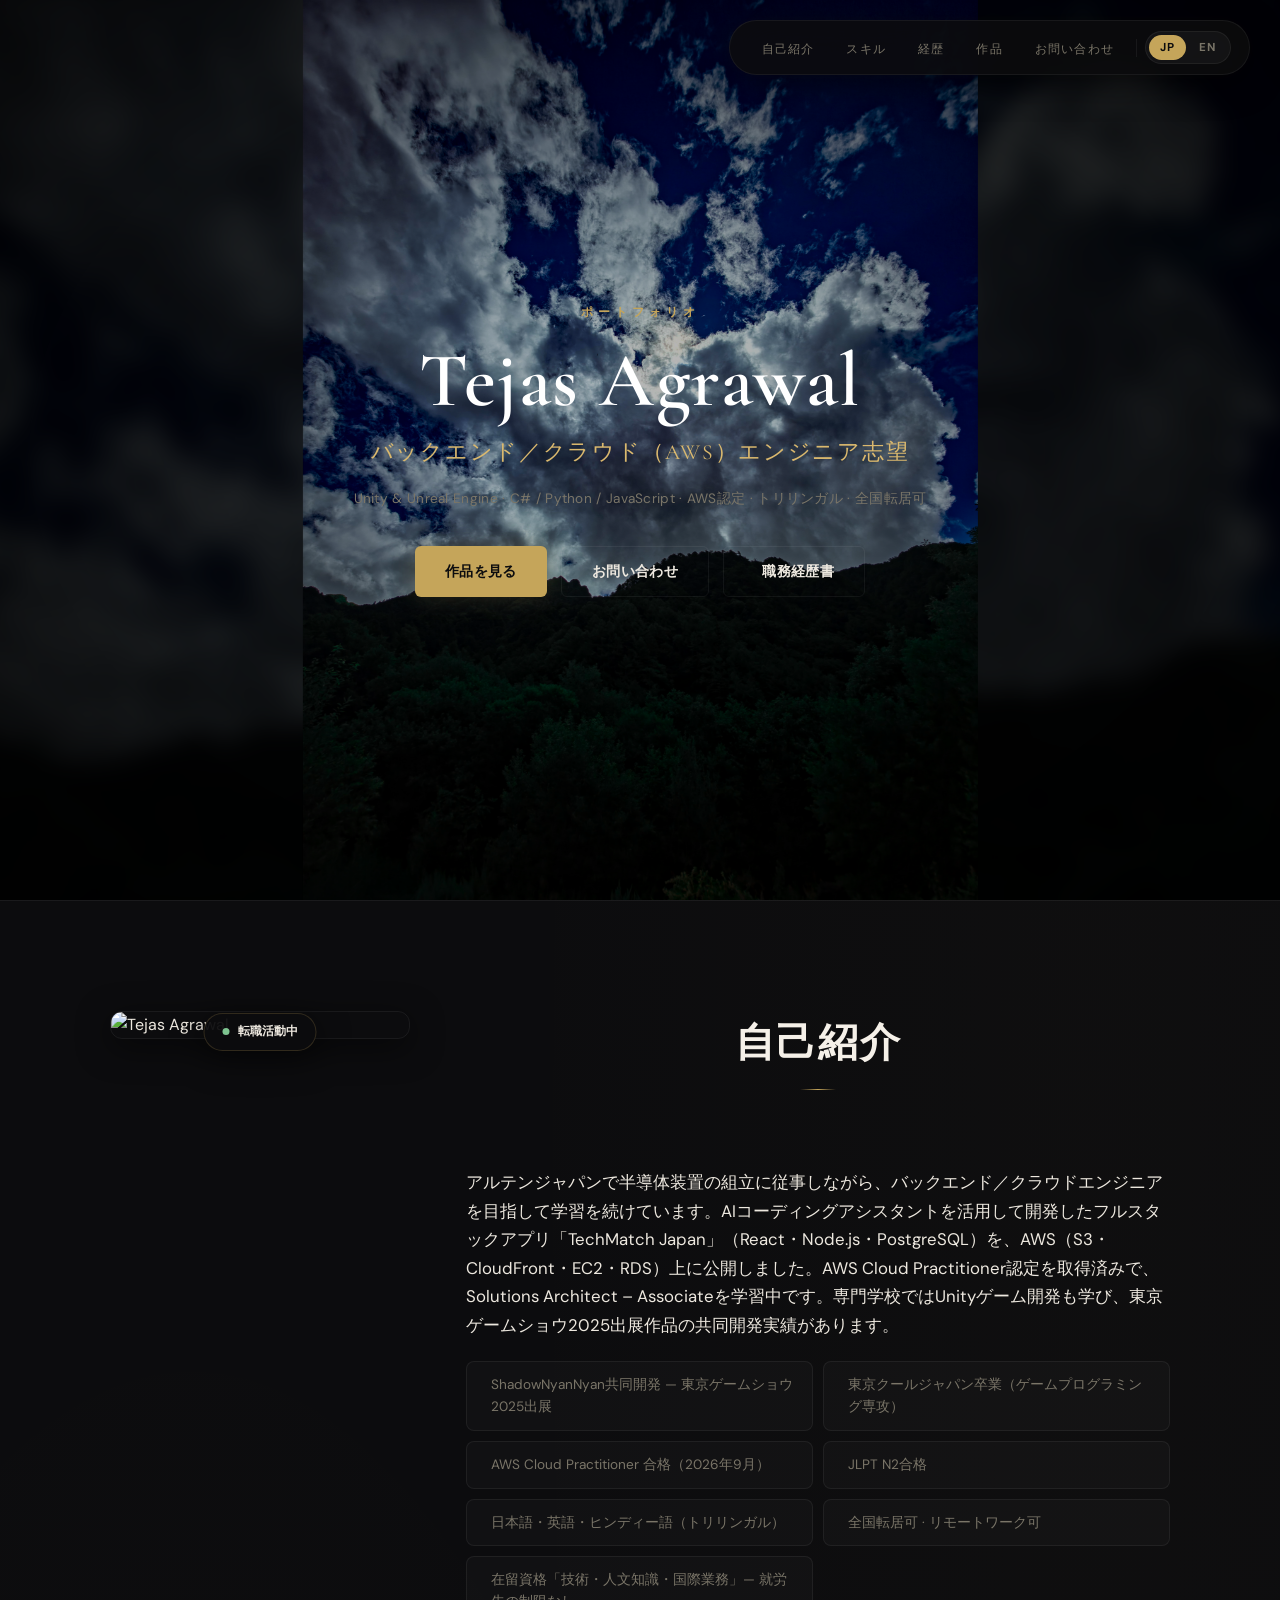
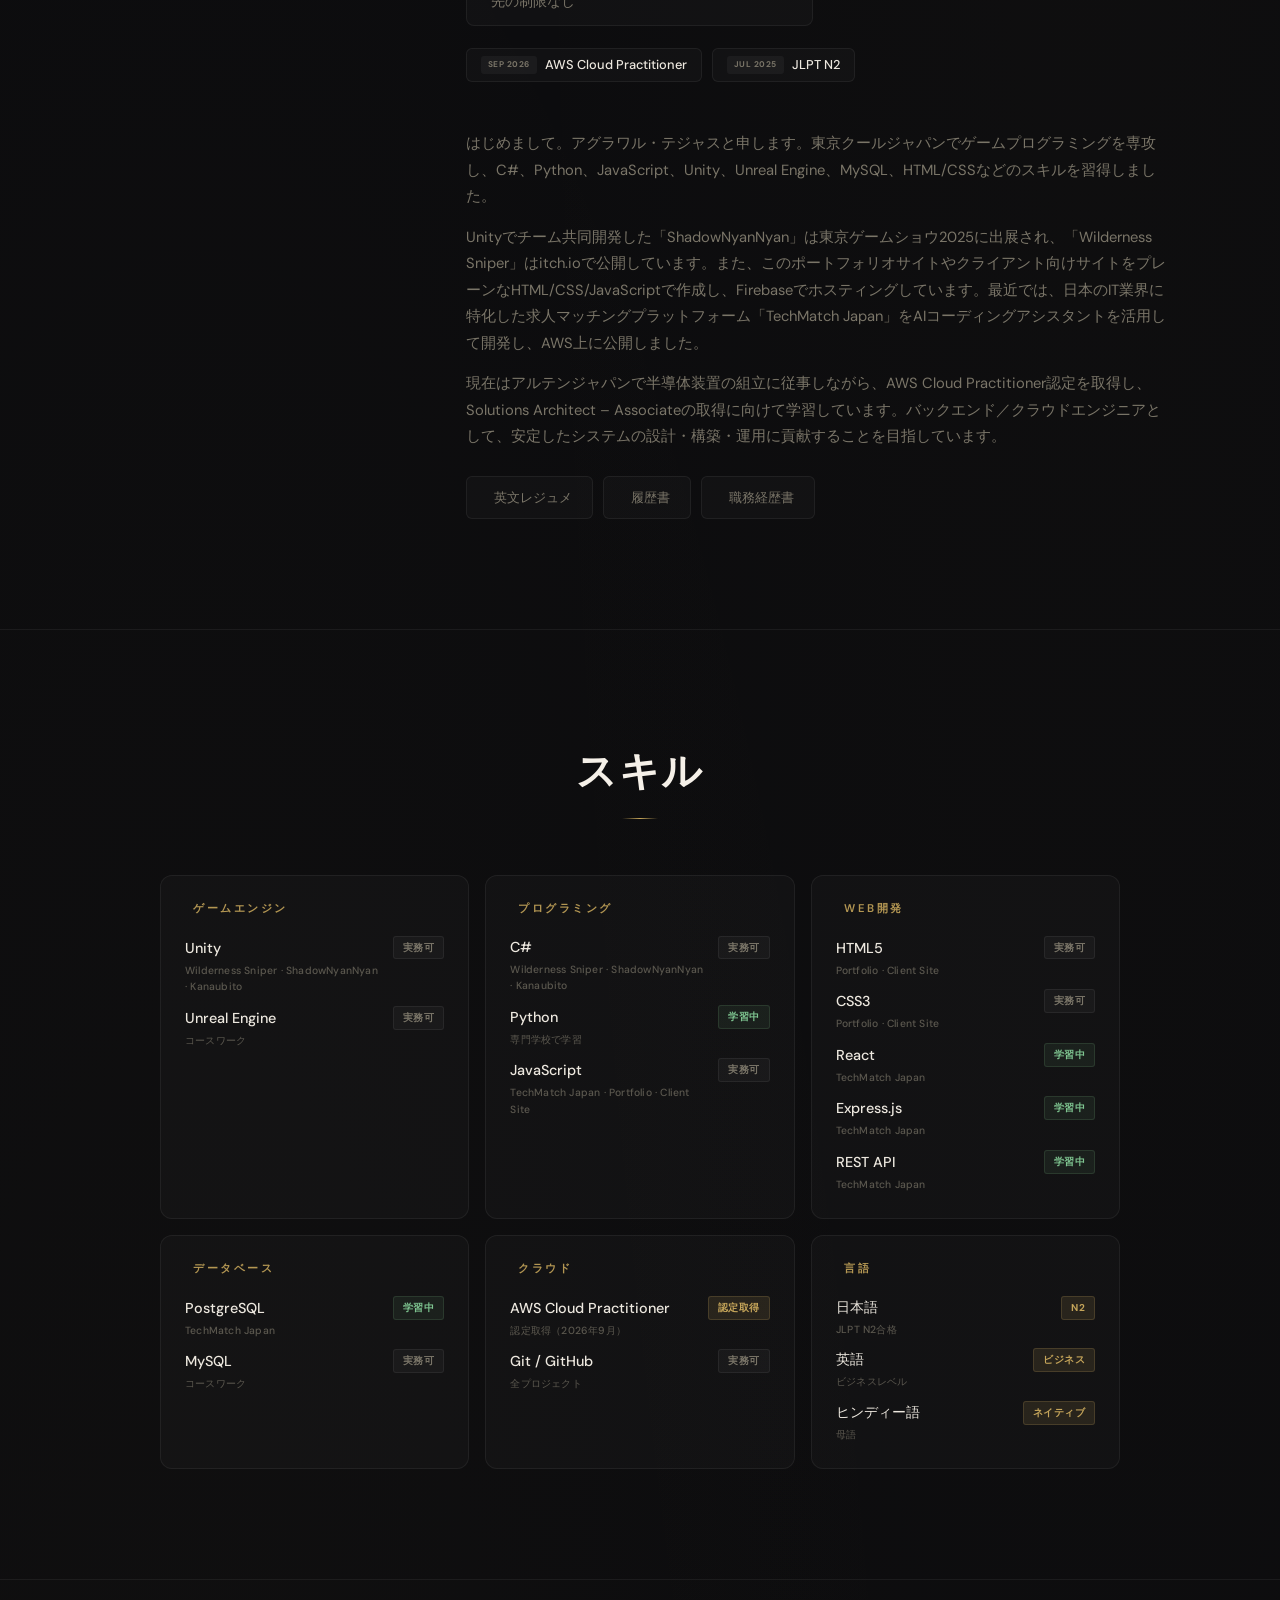
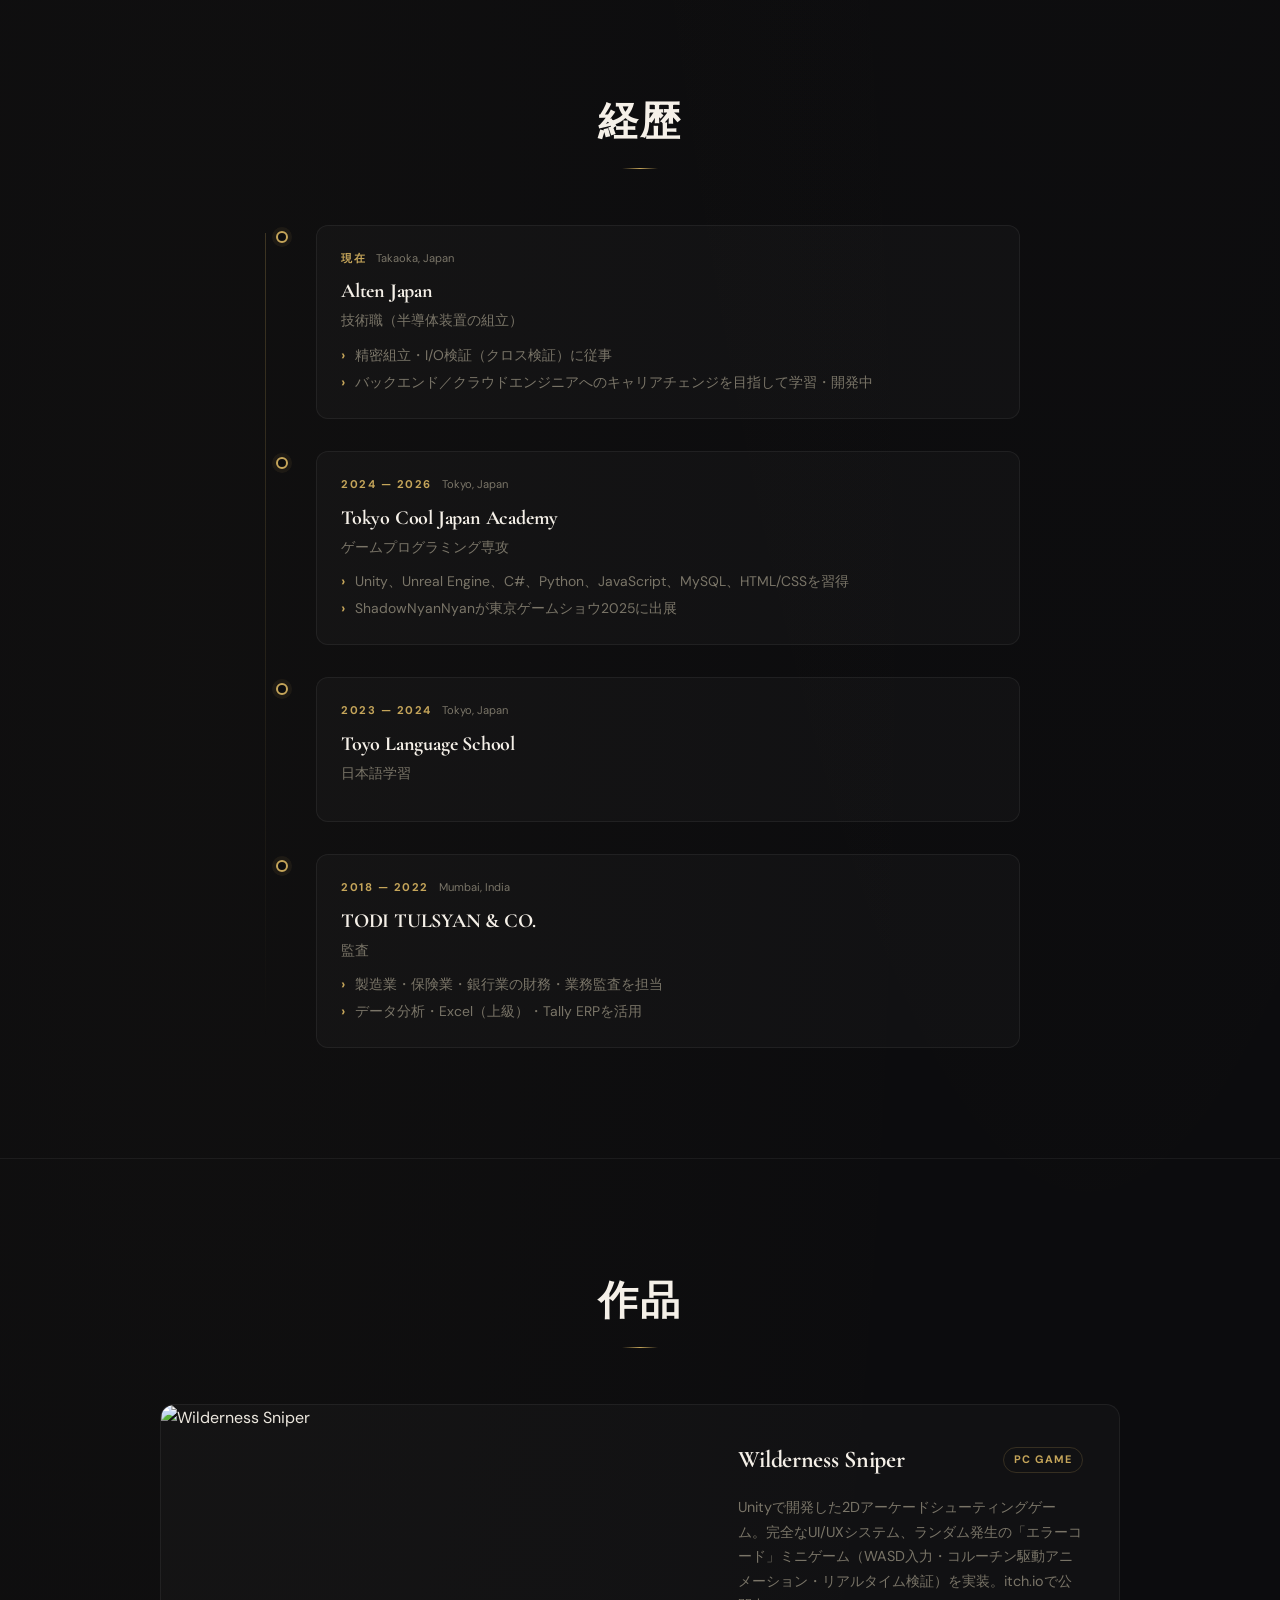
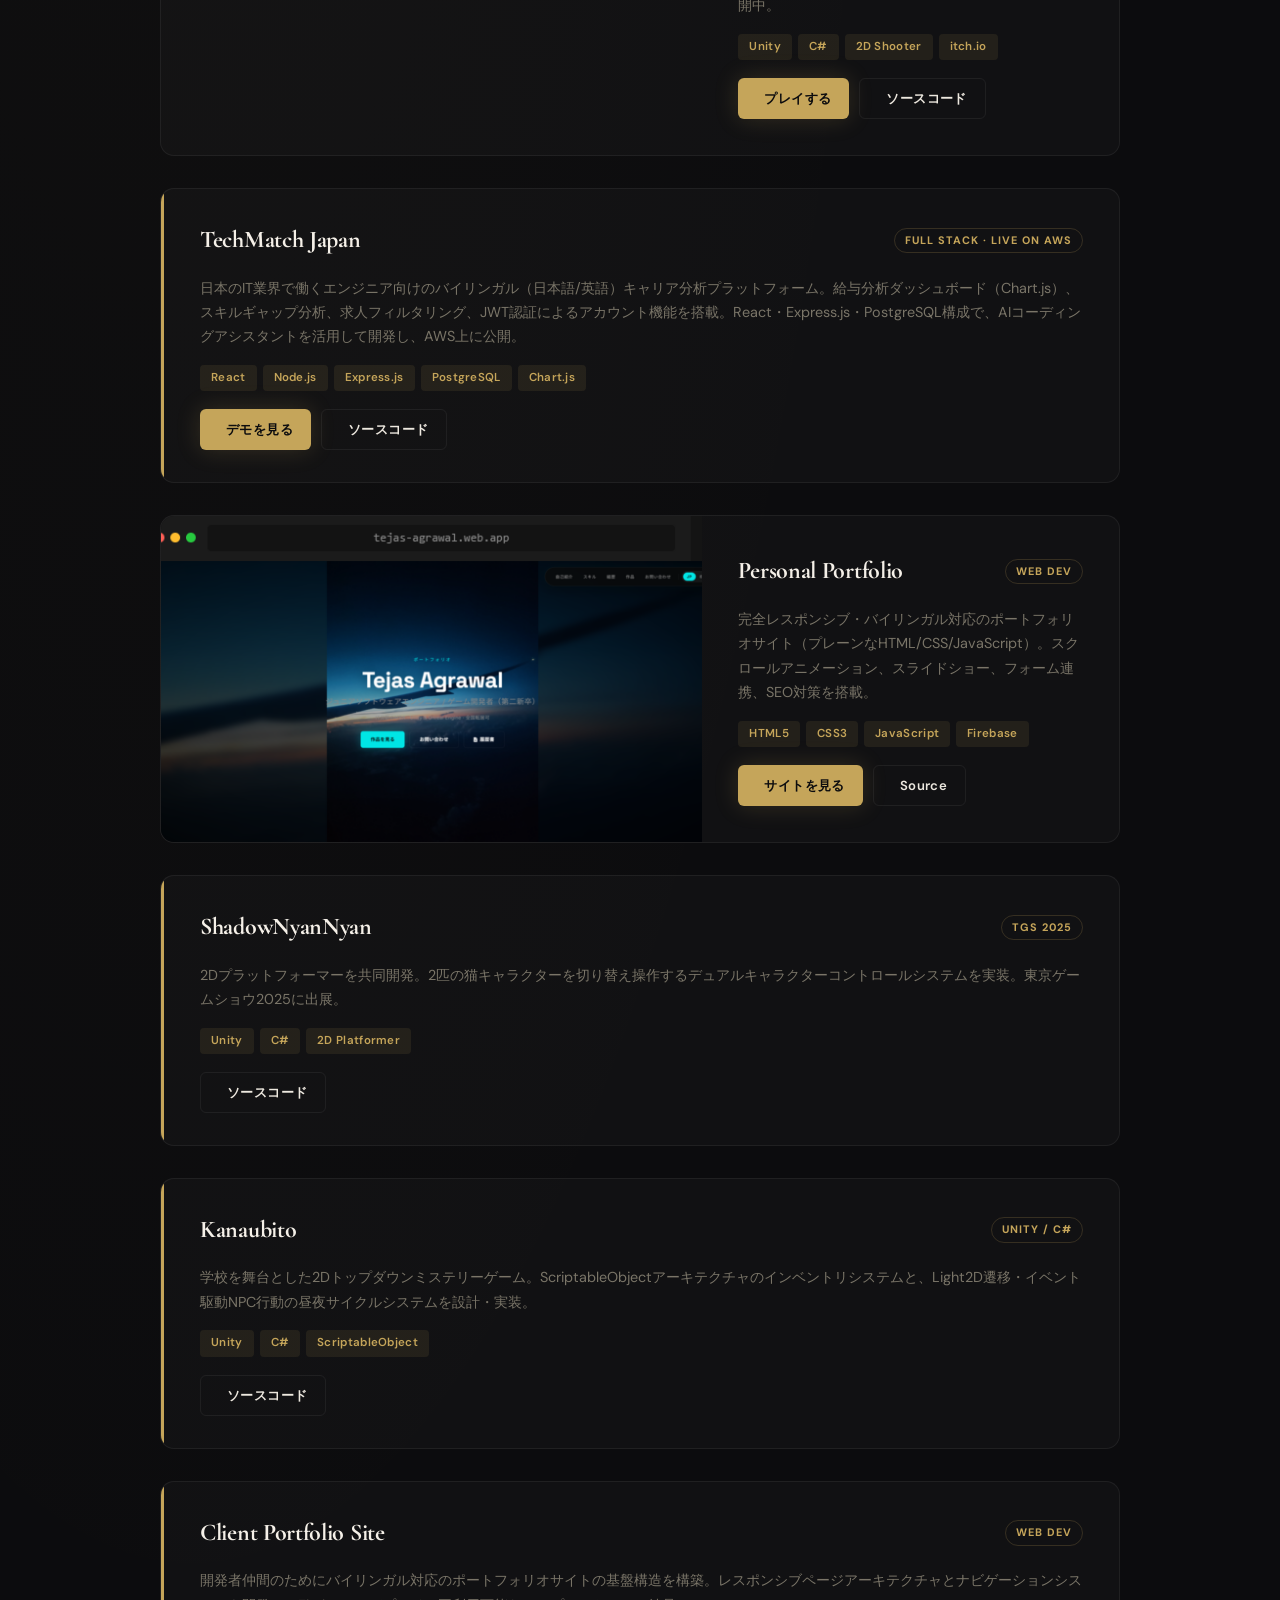
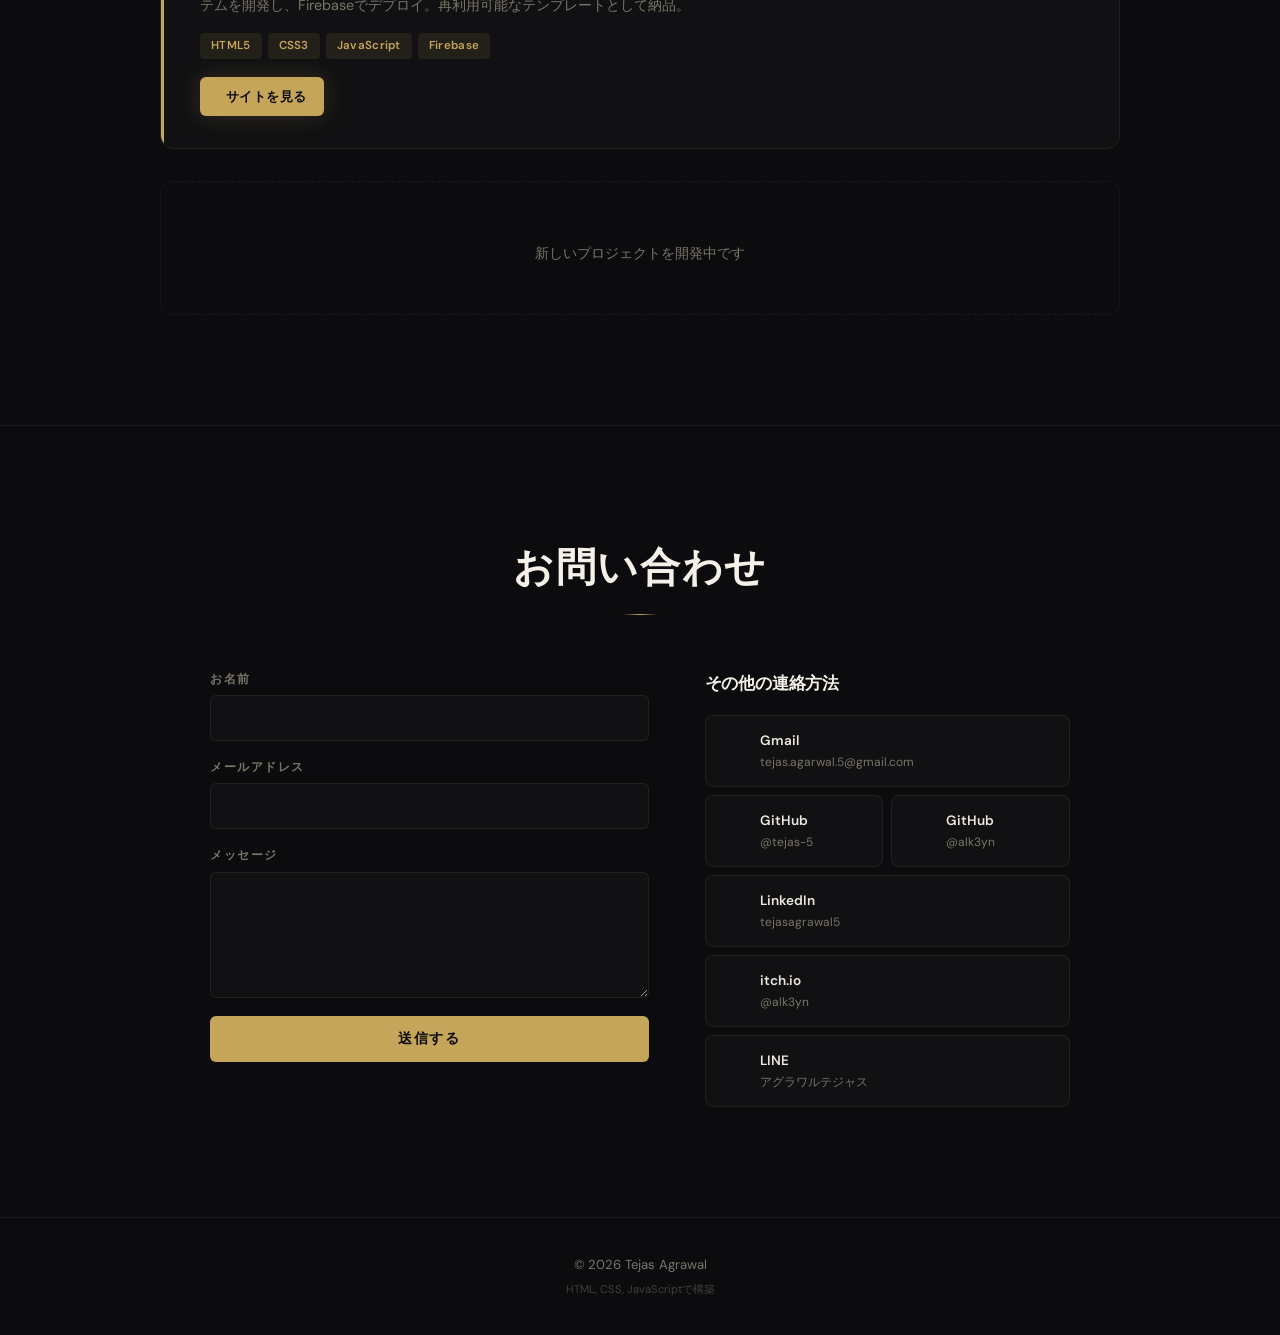
==== commit 517683dc: "updates" ====
--- a/index.html
+++ b/index.html
@@ -35,7 +35,7 @@
     "@type": "Person",
     "@id": "https://tejas-agrawal.web.app/#person",
     "name": "Tejas Agrawal",
-    "jobTitle": "Backend & Cloud (AWS) Engineer",
+    "jobTitle": "Aspiring Backend & Cloud (AWS) Engineer",
     "url": "https://tejas-agrawal.web.app/",
     "image": "https://tejas-agrawal.web.app/profile1.jpg",
     "address": {
@@ -94,7 +94,7 @@
       {
         "@type": "WebApplication",
         "name": "Personal Portfolio",
-        "description": "Fully responsive bilingual portfolio website built from scratch with HTML, CSS, and JavaScript.",
+        "description": "Fully responsive bilingual portfolio website in HTML, CSS, and JavaScript.",
         "url": "https://tejas-agrawal.web.app/",
         "applicationCategory": "WebApplication",
         "author": { "@id": "https://tejas-agrawal.web.app/#person" }
@@ -102,7 +102,7 @@
       {
         "@type": "WebApplication",
         "name": "TechMatch Japan",
-        "description": "Bilingual (JP/EN) IT career intelligence platform: salary analytics, job filtering, skill gap analyzer and JWT accounts, built solo with React, Express and PostgreSQL. Deployed on AWS.",
+        "description": "Bilingual (JP/EN) IT career intelligence platform: salary analytics, job filtering, skill gap analyzer and JWT accounts, built with AI coding assistants (React, Express, PostgreSQL). Deployed on AWS.",
         "url": "https://d3laf37ajd6nv0.cloudfront.net/",
         "sameAs": "https://github.com/alk3yn/techmatch-japan",
         "applicationCategory": "WebApplication",
@@ -120,7 +120,7 @@
   }
   </script>
 
-  <title>Tejas Agrawal | Backend &amp; Cloud (AWS) Engineer</title>
+  <title>Tejas Agrawal | Seeking Backend &amp; Cloud (AWS) Engineer Roles</title>
 
   <link rel="preconnect" href="https://fonts.googleapis.com">
   <link rel="preconnect" href="https://fonts.gstatic.com" crossorigin>
@@ -245,8 +245,8 @@
       </p>
       <h1 class="hero-title">Tejas Agrawal</h1>
       <h2 class="hero-subtitle">
-        <span class="lang-jp inline">バックエンド／クラウド（AWS）エンジニア志望 · ソフトウェア開発者</span>
-        <span class="lang-en inline">Backend &amp; Cloud (AWS) Engineer · Software Developer</span>
+        <span class="lang-jp inline">バックエンド／クラウド（AWS）エンジニア志望</span>
+        <span class="lang-en inline">Seeking a Backend &amp; Cloud (AWS) Engineer Role</span>
       </h2>
       <p class="hero-meta">
         <span class="lang-jp inline">Unity &amp; Unreal Engine · C# / Python / JavaScript · AWS認定 · トリリンガル ·
@@ -294,8 +294,8 @@
           </h2>
 
           <p class="about-hook">
-            <span class="lang-jp inline">アルテンジャパンで半導体装置エンジニアとして勤務しながら、バックエンド／クラウドエンジニアを目指して学習・開発を続けています。React・Node.js・PostgreSQLのフルスタックアプリ「TechMatch Japan」を設計・実装し、AWS（S3・CloudFront・EC2・RDS）上に公開しました。AWS Cloud Practitioner認定を取得済みで、Solutions Architect – Associateを学習中です。専門学校ではUnityゲーム開発も学び、東京ゲームショウ2025出展作品の共同開発実績があります。</span>
-            <span class="lang-en inline">Aspiring backend and cloud engineer, currently working as a semiconductor equipment engineer at Alten Japan. I designed, built, and deployed TechMatch Japan, a full-stack app (React, Node.js, PostgreSQL), on AWS using S3, CloudFront, EC2, and RDS. AWS Cloud Practitioner certified and studying for Solutions Architect – Associate. Also trained in Unity game development, with a title co-developed for Tokyo Game Show 2025.</span>
+            <span class="lang-jp inline">アルテンジャパンで半導体装置の組立に従事しながら、バックエンド／クラウドエンジニアを目指して学習を続けています。AIコーディングアシスタントを活用して開発したフルスタックアプリ「TechMatch Japan」（React・Node.js・PostgreSQL）を、AWS（S3・CloudFront・EC2・RDS）上に公開しました。AWS Cloud Practitioner認定を取得済みで、Solutions Architect – Associateを学習中です。専門学校ではUnityゲーム開発も学び、東京ゲームショウ2025出展作品の共同開発実績があります。</span>
+            <span class="lang-en inline">Aspiring backend and cloud engineer, currently working in semiconductor equipment assembly at Alten Japan. I deployed TechMatch Japan, a full-stack app (React, Node.js, PostgreSQL) built with AI coding assistants, on AWS using S3, CloudFront, EC2, and RDS. AWS Cloud Practitioner certified and studying for Solutions Architect – Associate. Also trained in Unity game development, with a title co-developed for Tokyo Game Show 2025.</span>
           </p>
 
           <ul class="about-highlights">
@@ -347,27 +347,30 @@
             </div>
           </div>
 
+          <div class="credly-badge" style="margin:4px 0 0;">
+            <div data-iframe-width="150" data-iframe-height="270" data-share-badge-id="47ffb704-64a2-4535-9fa1-e07cca59873f" data-share-badge-host="https://www.credly.com"></div><script type="text/javascript" async src="//cdn.credly.com/assets/utilities/embed.js"></script>
+          </div>
+
           <div class="about-bio">
             <div class="lang-jp">
               <p>
-                はじめまして。アグラワル・テジャスと申します。東京クールジャパンでゲームプログラミングを専攻し、C#、C++、Python、JavaScript、Unity、Unreal
+                はじめまして。アグラワル・テジャスと申します。東京クールジャパンでゲームプログラミングを専攻し、C#、Python、JavaScript、Unity、Unreal
                 Engine、MySQL、HTML/CSSなどのスキルを習得しました。
               </p>
               <p>Unityでチーム共同開発した「ShadowNyanNyan」は東京ゲームショウ2025に出展され、「Wilderness
-                Sniper」はitch.ioで公開しています。また、このポートフォリオサイトやクライアント向けサイトをプレーンなHTML/CSS/JavaScriptでゼロから構築し、Firebaseでホスティングしています。最近では、日本のIT業界に特化した求人マッチングプラットフォーム「TechMatch Japan」をフルスタックで開発し、AWS上に公開しました。
+                Sniper」はitch.ioで公開しています。また、このポートフォリオサイトやクライアント向けサイトをプレーンなHTML/CSS/JavaScriptで作成し、Firebaseでホスティングしています。最近では、日本のIT業界に特化した求人マッチングプラットフォーム「TechMatch Japan」をAIコーディングアシスタントを活用して開発し、AWS上に公開しました。
               </p>
               <p>
-                現在はアルテンジャパンで半導体装置エンジニアとして勤務しながら、AWS Cloud Practitioner認定を取得し、Solutions Architect – Associateの取得に向けて学習しています。バックエンド／クラウドエンジニアとして、安定したシステムの設計・構築・運用に貢献することを目指しています。
+                現在はアルテンジャパンで半導体装置の組立に従事しながら、AWS Cloud Practitioner認定を取得し、Solutions Architect – Associateの取得に向けて学習しています。バックエンド／クラウドエンジニアとして、安定したシステムの設計・構築・運用に貢献することを目指しています。
               </p>
             </div>
             <div class="lang-en">
               <p>Hi, I'm <span class="highlight">Tejas Agrawal</span>. I specialized in game programming at Tokyo Cool
-                Japan, acquiring skills in C#, C++, Python, JavaScript, Unity, Unreal Engine, MySQL, and HTML/CSS.</p>
+                Japan, acquiring skills in C#, Python, JavaScript, Unity, Unreal Engine, MySQL, and HTML/CSS.</p>
               <p>I co-developed <strong>ShadowNyanNyan</strong>, a Unity project exhibited at Tokyo Game Show 2025, and
                 I
-                published <strong>Wilderness Sniper</strong> on itch.io. I also built this portfolio and a client site
-                entirely from scratch using plain HTML, CSS, and JavaScript — deployed via Firebase. I built and deployed <strong>TechMatch Japan</strong> on AWS, a full-stack tech job matching platform for the Japanese IT industry.</p>
-              <p>I currently work as a semiconductor equipment engineer at Alten Japan. I hold the AWS Cloud Practitioner certification and am studying for Solutions Architect – Associate. I'm actively seeking a backend or cloud engineering role where I can design, build, and operate reliable systems.</p>
+                published <strong>Wilderness Sniper</strong> on itch.io. I also built this portfolio and a client site with plain HTML, CSS, and JavaScript, deployed via Firebase. I deployed <strong>TechMatch Japan</strong> on AWS, a full-stack tech job matching platform for the Japanese IT industry that I built with AI coding assistants.</p>
+              <p>I currently work in semiconductor equipment assembly at Alten Japan. I hold the AWS Cloud Practitioner certification and am studying for Solutions Architect – Associate. I'm actively seeking a backend or cloud engineering role where I can design, build, and operate reliable systems.</p>
             </div>
           </div>
 
@@ -415,8 +418,8 @@
                     <span class="lang-en inline">Wilderness Sniper · ShadowNyanNyan · Kanaubito</span>
                   </span>
                 </span>
-                <span class="skill-level proficient">
-                  <span class="lang-jp inline">習熟</span><span class="lang-en inline">Proficient</span>
+                <span class="skill-level comfortable">
+                  <span class="lang-jp inline">実務可</span><span class="lang-en inline">Comfortable</span>
                 </span>
               </div>
               <div class="skill-row">
@@ -448,18 +451,6 @@
                     <span class="lang-en inline">Wilderness Sniper · ShadowNyanNyan · Kanaubito</span>
                   </span>
                 </span>
-                <span class="skill-level proficient">
-                  <span class="lang-jp inline">習熟</span><span class="lang-en inline">Proficient</span>
-                </span>
-              </div>
-              <div class="skill-row">
-                <span class="skill-name">
-                  <span class="skill-name-text">C++</span>
-                  <span class="skill-used-in">
-                    <span class="lang-jp inline">Unreal Engine基礎</span>
-                    <span class="lang-en inline">Unreal Engine fundamentals</span>
-                  </span>
-                </span>
                 <span class="skill-level comfortable">
                   <span class="lang-jp inline">実務可</span><span class="lang-en inline">Comfortable</span>
                 </span>
@@ -469,12 +460,12 @@
                   <i class="fab fa-python" aria-hidden="true"></i>
                   <span class="skill-name-text">Python</span>
                   <span class="skill-used-in">
-                    <span class="lang-jp inline">学習・スクリプト開発</span>
-                    <span class="lang-en inline">Learning &amp; scripting</span>
-                  </span>
-                </span>
-                <span class="skill-level comfortable">
-                  <span class="lang-jp inline">実務可</span><span class="lang-en inline">Comfortable</span>
+                    <span class="lang-jp inline">専門学校で学習</span>
+                    <span class="lang-en inline">Studied at vocational school</span>
+                  </span>
+                </span>
+                <span class="skill-level studying">
+                  <span class="lang-jp inline">学習中</span><span class="lang-en inline">Studying</span>
                 </span>
               </div>
               <div class="skill-row">
@@ -507,8 +498,8 @@
                     <span class="lang-en inline">Portfolio · Client Site</span>
                   </span>
                 </span>
-                <span class="skill-level proficient">
-                  <span class="lang-jp inline">習熟</span><span class="lang-en inline">Proficient</span>
+                <span class="skill-level comfortable">
+                  <span class="lang-jp inline">実務可</span><span class="lang-en inline">Comfortable</span>
                 </span>
               </div>
               <div class="skill-row">
@@ -520,8 +511,8 @@
                     <span class="lang-en inline">Portfolio · Client Site</span>
                   </span>
                 </span>
-                <span class="skill-level proficient">
-                  <span class="lang-jp inline">習熟</span><span class="lang-en inline">Proficient</span>
+                <span class="skill-level comfortable">
+                  <span class="lang-jp inline">実務可</span><span class="lang-en inline">Comfortable</span>
                 </span>
               </div>
               <div class="skill-row">
@@ -533,8 +524,8 @@
                     <span class="lang-en inline">TechMatch Japan</span>
                   </span>
                 </span>
-                <span class="skill-level comfortable">
-                  <span class="lang-jp inline">実務可</span><span class="lang-en inline">Comfortable</span>
+                <span class="skill-level studying">
+                  <span class="lang-jp inline">学習中</span><span class="lang-en inline">Studying</span>
                 </span>
               </div>
               <div class="skill-row">
@@ -546,8 +537,8 @@
                     <span class="lang-en inline">TechMatch Japan</span>
                   </span>
                 </span>
-                <span class="skill-level comfortable">
-                  <span class="lang-jp inline">実務可</span><span class="lang-en inline">Comfortable</span>
+                <span class="skill-level studying">
+                  <span class="lang-jp inline">学習中</span><span class="lang-en inline">Studying</span>
                 </span>
               </div>
               <div class="skill-row">
@@ -559,8 +550,8 @@
                     <span class="lang-en inline">TechMatch Japan</span>
                   </span>
                 </span>
-                <span class="skill-level comfortable">
-                  <span class="lang-jp inline">実務可</span><span class="lang-en inline">Comfortable</span>
+                <span class="skill-level studying">
+                  <span class="lang-jp inline">学習中</span><span class="lang-en inline">Studying</span>
                 </span>
               </div>
             </div>
@@ -580,8 +571,8 @@
                     <span class="lang-en inline">TechMatch Japan</span>
                   </span>
                 </span>
-                <span class="skill-level comfortable">
-                  <span class="lang-jp inline">実務可</span><span class="lang-en inline">Comfortable</span>
+                <span class="skill-level studying">
+                  <span class="lang-jp inline">学習中</span><span class="lang-en inline">Studying</span>
                 </span>
               </div>
               <div class="skill-row">
@@ -627,8 +618,8 @@
                     <span class="lang-en inline">All projects</span>
                   </span>
                 </span>
-                <span class="skill-level proficient">
-                  <span class="lang-jp inline">習熟</span><span class="lang-en inline">Proficient</span>
+                <span class="skill-level comfortable">
+                  <span class="lang-jp inline">実務可</span><span class="lang-en inline">Comfortable</span>
                 </span>
               </div>
             </div>
@@ -707,13 +698,12 @@
               </div>
               <h3>Alten Japan</h3>
               <p class="timeline-role">
-                <span class="lang-jp inline">半導体装置エンジニア</span>
-                <span class="lang-en inline">Semiconductor Equipment Engineer</span>
+                <span class="lang-jp inline">技術職（半導体装置の組立）</span> <span class="lang-en inline">Technical Staff – Semiconductor Equipment Assembly</span>
               </p>
               <ul class="timeline-details">
                 <li>
-                  <span class="lang-jp inline">精密組立・I/O検証・技術文書管理に従事</span>
-                  <span class="lang-en inline">Precision assembly, I/O verification, and technical documentation</span>
+                  <span class="lang-jp inline">精密組立・I/O検証（クロス検証）に従事</span>
+                  <span class="lang-en inline">Precision assembly and I/O verification (cross-checks)</span>
                 </li>
                 <li>
                   <span class="lang-jp inline">バックエンド／クラウドエンジニアへのキャリアチェンジを目指して学習・開発中</span>
@@ -737,8 +727,8 @@
               </p>
               <ul class="timeline-details">
                 <li>
-                  <span class="lang-jp inline">Unity、Unreal Engine、C#、C++、Python、JavaScript、MySQL、HTML/CSSを習得</span>
-                  <span class="lang-en inline">Acquired Unity, Unreal Engine, C#, C++, Python, JavaScript, MySQL,
+                  <span class="lang-jp inline">Unity、Unreal Engine、C#、Python、JavaScript、MySQL、HTML/CSSを習得</span>
+                  <span class="lang-en inline">Acquired Unity, Unreal Engine, C#, Python, JavaScript, MySQL,
                     HTML/CSS</span>
                 </li>
                 <li>
@@ -773,8 +763,7 @@
               </div>
               <h3>TODI TULSYAN &amp; CO.</h3>
               <p class="timeline-role">
-                <span class="lang-jp inline">監査・マネジメント</span>
-                <span class="lang-en inline">Audit &amp; Management</span>
+                <span class="lang-jp inline">監査</span> <span class="lang-en inline">Auditor</span>
               </p>
               <ul class="timeline-details">
                 <li>
@@ -783,7 +772,7 @@
                     banking</span>
                 </li>
                 <li>
-                  <span class="lang-jp inline">データ分析・Excel高度関数・Tally ERPを活用</span>
+                  <span class="lang-jp inline">データ分析・Excel（上級）・Tally ERPを活用</span>
                   <span class="lang-en inline">Data analysis with advanced Excel and Tally ERP</span>
                 </li>
               </ul>
@@ -858,9 +847,9 @@
               </div>
               <p class="project-desc">
                 <span
-                  class="lang-jp inline">日本のIT業界で働くエンジニア向けのバイリンガル（日本語/英語）キャリア分析プラットフォーム。給与分析ダッシュボード（Chart.js）、スキルギャップ分析、求人フィルタリング、JWT認証によるアカウント機能を、React・Express.js・PostgreSQLで個人開発し、AWS上に公開。</span>
+                  class="lang-jp inline">日本のIT業界で働くエンジニア向けのバイリンガル（日本語/英語）キャリア分析プラットフォーム。給与分析ダッシュボード（Chart.js）、スキルギャップ分析、求人フィルタリング、JWT認証によるアカウント機能を搭載。React・Express.js・PostgreSQL構成で、AIコーディングアシスタントを活用して開発し、AWS上に公開。</span>
                 <span class="lang-en inline">A bilingual (JP/EN) career intelligence platform for IT engineers in Japan:
-                  salary analytics (Chart.js), a skill gap analyzer, job filtering, and JWT-based accounts. Built solo with React, Express.js and PostgreSQL, and deployed on AWS (S3, CloudFront, EC2, RDS).</span>
+                  salary analytics (Chart.js), a skill gap analyzer, job filtering, and JWT-based accounts. Built with AI coding assistants (React, Express.js, PostgreSQL) as a hands-on project to learn AWS, and deployed on AWS (S3, CloudFront, EC2, RDS).</span>
               </p>
               <div class="project-tags">
                 <span class="project-tag">React</span>
@@ -904,9 +893,8 @@
               </div>
               <p class="project-desc">
                 <span
-                  class="lang-jp inline">プレーンなHTML/CSS/JavaScriptでゼロから構築した完全レスポンシブ・バイリンガル対応ポートフォリオ。スクロールアニメーション、スライドショー、フォーム連携、SEO対策を実装。</span>
-                <span class="lang-en inline">Fully responsive bilingual portfolio built from scratch with plain HTML,
-                  CSS, and JavaScript. Scroll animations, slideshow, Formspree integration, and SEO optimization.</span>
+                  class="lang-jp inline">完全レスポンシブ・バイリンガル対応のポートフォリオサイト（プレーンなHTML/CSS/JavaScript）。スクロールアニメーション、スライドショー、フォーム連携、SEO対策を搭載。</span>
+                <span class="lang-en inline">Fully responsive bilingual portfolio site in plain HTML, CSS, and JavaScript, with scroll animations, a slideshow, Formspree contact integration, and SEO.</span>
               </p>
               <div class="project-tags">
                 <span class="project-tag">HTML5</span>
@@ -1142,8 +1130,8 @@
   <footer class="site-footer">
     <p>&copy; 2026 Tejas Agrawal</p>
     <p class="footer-built">
-      <span class="lang-jp inline">HTML, CSS, JavaScriptでゼロから構築</span>
-      <span class="lang-en inline">Built from scratch with HTML, CSS &amp; JavaScript</span>
+      <span class="lang-jp inline">HTML, CSS, JavaScriptで構築</span>
+      <span class="lang-en inline">Built with HTML, CSS &amp; JavaScript</span>
     </p>
   </footer>
 
